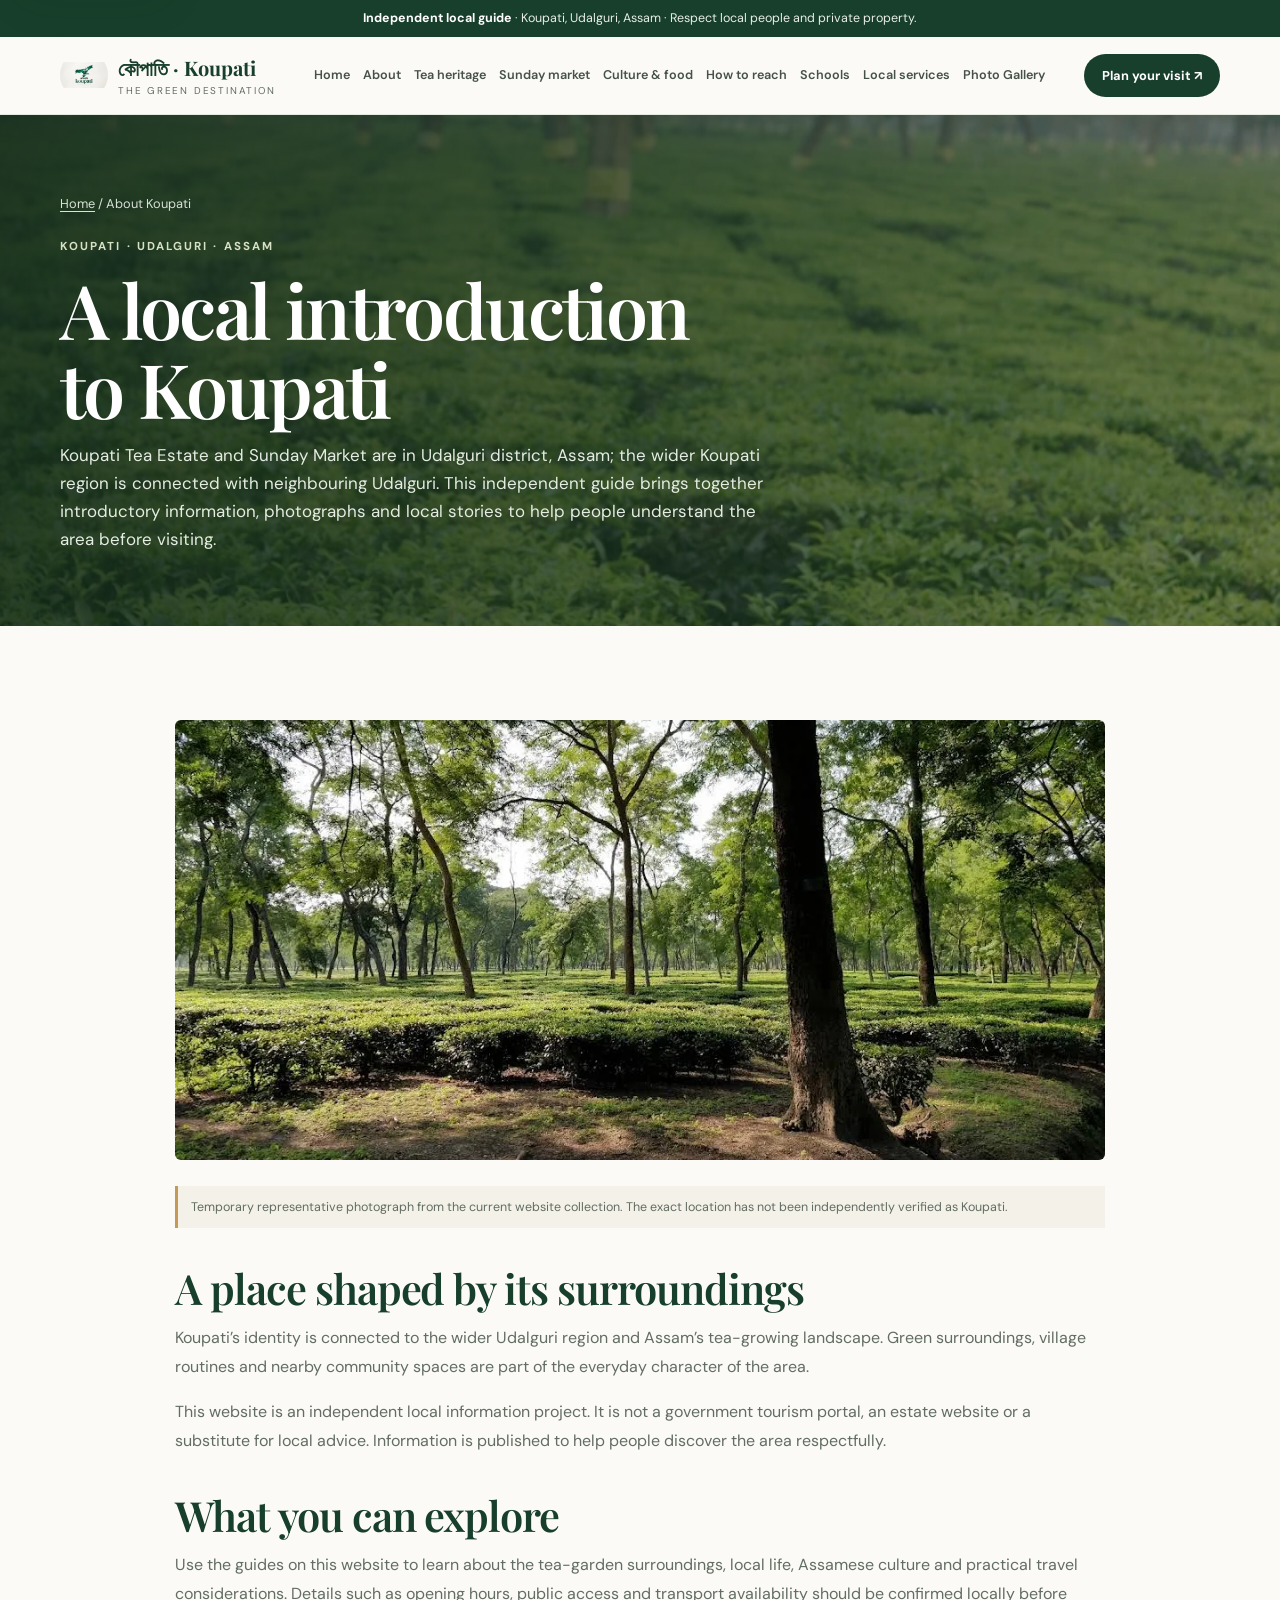
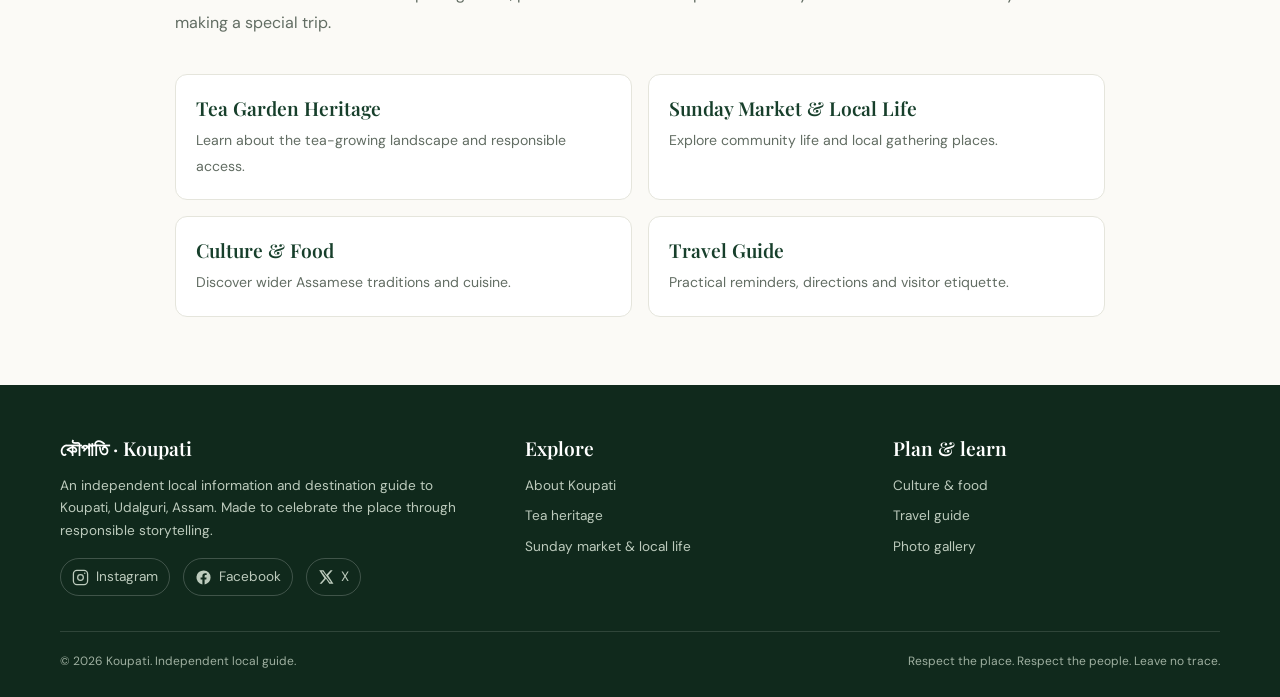
==== about-koupati.html @ e292c375 "Fix gallery footer destination" ====
<!doctype html><html lang="en" class="scroll-smooth"><head><meta charset="utf-8"><meta name="viewport" content="width=device-width, initial-scale=1"><meta name="theme-color" content="#173f2b"><title>About Koupati, Udalguri, Assam</title><meta name="description" content="Learn about Koupati in Udalguri, Assam, its tea-garden surroundings, community life and connections to nearby communities."><meta name="robots" content="index,follow"><link rel="canonical" href="https://koupati.vercel.app/about-koupati.html"><meta property="og:type" content="website"><meta property="og:url" content="https://koupati.vercel.app/about-koupati.html"><meta property="og:title" content="About Koupati, Udalguri, Assam"><meta property="og:description" content="Learn about Koupati in Udalguri, Assam, its tea-garden surroundings, community life and connections to the wider Udalguri district."><meta property="og:image" content="https://koupati.vercel.app/7.webp"><link rel="preconnect" href="https://fonts.googleapis.com"><link rel="preconnect" href="https://fonts.gstatic.com" crossorigin><link href="https://fonts.googleapis.com/css2?family=DM+Sans:wght@400;500;600;700&family=Playfair+Display:wght@500;600;700&family=Noto+Sans+Assamese:wght@400;500;600;700&display=swap" rel="stylesheet"><style>
    :root{--forest:#173f2b;--forest2:#24583c;--leaf:#6f8f61;--cream:#f4f1e8;--paper:#fbfaf6;--gold:#c49a56;--ink:#202820;--muted:#687269;--line:#e5e5dc;--white:#fff;--shadow:0 18px 55px rgba(25,48,33,.10)}
    *{box-sizing:border-box}html{scroll-behavior:smooth;scroll-padding-top:88px}body{margin:0;background:var(--paper);color:var(--ink);font-family:'DM Sans','Noto Sans Assamese',sans-serif;line-height:1.65}img{display:block;max-width:100%}a{color:inherit;text-decoration:none}button{font:inherit}.container{width:min(1160px,calc(100% - 40px));margin-inline:auto}.eyebrow{font-size:.72rem;text-transform:uppercase;letter-spacing:.18em;font-weight:700;color:var(--leaf)}.section{padding:92px 0}.section-head{max-width:700px;margin:0 auto 42px;text-align:center}.section-head h2{font:600 clamp(2rem,4vw,3.15rem)/1.13 'Playfair Display',serif;color:var(--forest);margin:10px 0 14px}.section-head p{color:var(--muted);margin:0}.btn{display:inline-flex;align-items:center;justify-content:center;gap:9px;border-radius:999px;padding:13px 21px;font-size:.9rem;font-weight:700;transition:.2s ease;border:1px solid transparent}.btn-primary{background:var(--forest);color:#fff}.btn-primary:hover{background:var(--forest2);transform:translateY(-2px)}.btn-light{background:rgba(255,255,255,.12);border-color:rgba(255,255,255,.55);color:#fff;backdrop-filter:blur(8px)}.btn-light:hover{background:#fff;color:var(--forest)}.topline{background:var(--forest);color:#e8eee6;font-size:.78rem;text-align:center;padding:8px 16px}.topline strong{color:#fff}.site-header{height:78px;position:sticky;top:0;z-index:1000;background:rgba(251,250,246,.94);backdrop-filter:blur(14px);border-bottom:1px solid rgba(23,63,43,.1)}.nav-wrap{height:100%;display:flex;align-items:center;justify-content:space-between;gap:24px}.brand{display:flex;align-items:center;gap:10px;min-width:160px}.brand img{width:48px;height:48px;object-fit:contain;border-radius:50%}.brand-name{display:flex;flex-direction:column;line-height:1.05}.brand-name strong{font:700 1.25rem 'Playfair Display',serif;color:var(--forest)}.brand-name span{font-size:.62rem;letter-spacing:.18em;text-transform:uppercase;color:var(--muted);margin-top:5px}.nav-links{display:flex;align-items:center;gap:22px;font-size:.83rem;font-weight:600;color:#465249}.nav-links a:hover,.nav-links button:hover{color:var(--leaf)}.nav-links button{border:0;background:none;color:inherit;cursor:pointer;font-weight:600}.nav-cta{white-space:nowrap;padding:10px 17px;font-size:.8rem}.menu-toggle{display:none;background:none;border:1px solid var(--line);border-radius:12px;padding:9px;color:var(--forest);font-size:1.25rem}.mobile-nav{display:none;background:var(--paper);border-top:1px solid var(--line);padding:12px 20px 20px;box-shadow:var(--shadow)}.mobile-nav.open{display:grid;gap:3px}.mobile-nav a,.mobile-nav button{padding:11px 4px;border:0;border-bottom:1px solid var(--line);background:none;text-align:left;font-weight:600;color:var(--forest)}
    .hero{min-height:690px;position:relative;display:flex;align-items:center;overflow:hidden;background:#14291e;color:white}.hero:before{content:"";position:absolute;inset:0;background:linear-gradient(90deg,rgba(9,28,17,.82),rgba(9,28,17,.47) 55%,rgba(9,28,17,.12)),linear-gradient(0deg,rgba(9,28,17,.35),transparent 55%);z-index:1}.hero-bg{position:absolute;inset:0;width:100%;height:100%;object-fit:cover;object-position:center 48%;animation:slowzoom 18s ease-in-out infinite alternate}.hero-content{position:relative;z-index:2;padding:100px 0 110px;max-width:760px}.hero-kicker{display:inline-flex;align-items:center;gap:9px;padding:7px 13px;border:1px solid rgba(255,255,255,.35);border-radius:999px;background:rgba(255,255,255,.1);font-size:.75rem;letter-spacing:.06em;color:#f1f3eb}.hero-kicker i{width:7px;height:7px;border-radius:50%;background:#c7d7a2}.hero h1{font:600 clamp(3.1rem,7.4vw,6.4rem)/.99 'Playfair Display',serif;letter-spacing:-.035em;margin:25px 0 10px}.hero h1 span{display:block;color:#e4d6b7;font:500 clamp(1.65rem,3vw,2.45rem)/1.3 'Noto Sans Assamese','Playfair Display',serif;letter-spacing:0;margin-top:14px}.hero-copy{font-size:clamp(1rem,1.7vw,1.17rem);color:#e7ece5;max-width:620px;margin:23px 0 30px}.hero-actions{display:flex;flex-wrap:wrap;gap:12px}.hero-note{margin-top:48px;color:#e4e9e1;font-size:.8rem;display:flex;align-items:center;gap:12px}.hero-note:before{content:"";width:42px;height:1px;background:var(--gold)}@keyframes slowzoom{to{transform:scale(1.06)}}
    .intro{background:var(--cream);padding:30px 0}.intro-grid{display:grid;grid-template-columns:repeat(3,1fr);gap:24px}.intro-item{padding:12px 20px;border-right:1px solid #d8d9ce}.intro-item:last-child{border:0}.intro-item b{display:block;color:var(--forest);font:600 1.25rem 'Playfair Display',serif}.intro-item span{font-size:.82rem;color:var(--muted)}
    .about-grid{display:grid;grid-template-columns:1fr 1fr;gap:62px;align-items:center}.about-photo{position:relative}.about-photo img{width:100%;height:470px;object-fit:cover;border-radius:5px 90px 5px 5px;box-shadow:var(--shadow)}.photo-label{position:absolute;right:-18px;bottom:25px;background:var(--forest);color:white;padding:18px 22px;max-width:210px;font:500 1.05rem 'Playfair Display',serif;box-shadow:var(--shadow)}.about-copy h2{font:600 clamp(2.1rem,4vw,3.4rem)/1.12 'Playfair Display',serif;color:var(--forest);margin:12px 0 20px}.about-copy p{color:var(--muted);margin:0 0 15px}.text-link{display:inline-flex;align-items:center;gap:8px;color:var(--forest);font-weight:700;margin-top:12px;border-bottom:1px solid var(--gold);padding-bottom:5px}
    .highlights{background:#eef0e8}.cards{display:grid;grid-template-columns:repeat(3,1fr);gap:22px}.feature-card{background:white;border-radius:6px;overflow:hidden;box-shadow:0 8px 30px rgba(28,54,36,.06);transition:.25s}.feature-card:hover{transform:translateY(-5px);box-shadow:var(--shadow)}.feature-card img{width:100%;height:235px;object-fit:cover}.feature-card .card-body{padding:22px}.feature-card h3{font:600 1.35rem 'Playfair Display',serif;color:var(--forest);margin:0 0 8px}.feature-card p{font-size:.9rem;color:var(--muted);margin:0}.heritage{background:var(--forest);color:#fff;position:relative;overflow:hidden}.heritage:after{content:"কৌপাতি";position:absolute;right:-20px;bottom:-75px;font:700 13rem 'Noto Sans Assamese',sans-serif;color:rgba(255,255,255,.035);pointer-events:none}.heritage .section-head h2{color:#fff}.heritage .section-head p{color:#d0ddcf}.heritage-grid{display:grid;grid-template-columns:1.05fr .95fr;gap:44px;align-items:center;position:relative;z-index:1}.heritage-grid img{width:100%;height:430px;object-fit:cover;border-radius:5px 70px 5px 5px}.heritage-copy h3{font:600 2rem 'Playfair Display',serif;margin:0 0 16px}.heritage-copy p{color:#d7e2d6}.heritage-note{border-left:3px solid var(--gold);padding:12px 16px;margin-top:24px;background:rgba(255,255,255,.07);font-size:.86rem;color:#e3eadf}
    .local{background:var(--paper)}.local-grid{display:grid;grid-template-columns:repeat(2,1fr);gap:22px}.local-card{display:grid;grid-template-columns:42% 1fr;background:white;border:1px solid var(--line);min-height:210px}.local-card img{width:100%;height:100%;min-height:210px;object-fit:cover}.local-card div{padding:24px}.local-card h3{font:600 1.3rem 'Playfair Display',serif;color:var(--forest);margin:0 0 8px}.local-card p{color:var(--muted);font-size:.88rem;margin:0}
    .travel{background:var(--cream)}.travel-grid{display:grid;grid-template-columns:repeat(3,1fr);gap:18px}.travel-card{padding:27px;background:#fff;border:1px solid #e7e5db}.travel-icon{width:44px;height:44px;border-radius:50%;display:grid;place-items:center;background:#eaf0e6;color:var(--forest);font-size:1.2rem;margin-bottom:17px}.travel-card h3{font:600 1.25rem 'Playfair Display',serif;color:var(--forest);margin:0 0 8px}.travel-card p{font-size:.88rem;color:var(--muted);margin:0}.travel-disclaimer{font-size:.8rem;color:#687269;background:#fff;border-left:3px solid var(--gold);padding:13px 16px;margin-top:20px}
    .gallery{background:var(--paper)}.gallery-grid{display:grid;grid-template-columns:repeat(4,1fr);grid-auto-rows:210px;gap:12px}.gallery-item{border:0;padding:0;position:relative;overflow:hidden;cursor:zoom-in;background:#dfe5da}.gallery-item:first-child{grid-column:span 2;grid-row:span 2}.gallery-item:nth-child(6){grid-column:span 2}.gallery-item img{width:100%;height:100%;object-fit:cover;transition:transform .5s}.gallery-item:hover img{transform:scale(1.06)}.gallery-item:after{content:"View photo ↗";position:absolute;left:14px;bottom:13px;background:rgba(17,45,29,.78);color:#fff;font-size:.72rem;padding:6px 10px;border-radius:99px;opacity:0;transition:.2s}.gallery-item:hover:after,.gallery-item:focus-visible:after{opacity:1}.gallery-caption{text-align:center;color:var(--muted);font-size:.78rem;margin-top:17px}
    .map-section{background:#eef0e8}.map-layout{display:grid;grid-template-columns:.8fr 1.2fr;gap:34px;align-items:stretch}.map-copy{padding:24px 0}.map-copy h2{font:600 2.7rem/1.1 'Playfair Display',serif;color:var(--forest);margin:10px 0 18px}.map-copy p{color:var(--muted)}#leafletMap{height:390px;border-radius:5px;z-index:1;box-shadow:var(--shadow);border:5px solid #fff}.map-actions{display:flex;flex-wrap:wrap;gap:10px;margin-top:22px}.map-actions .btn{font-size:.8rem;padding:11px 15px}.map-caveat{font-size:.76rem;color:#6b746b;margin-top:14px}
    .faq{background:var(--paper)}.faq-list{max-width:820px;margin:auto}.faq details{background:#fff;border:1px solid var(--line);margin:10px 0;padding:0 20px}.faq summary{cursor:pointer;list-style:none;padding:18px 30px 18px 0;font-weight:700;color:var(--forest);position:relative}.faq summary::-webkit-details-marker{display:none}.faq summary:after{content:"+";position:absolute;right:0;top:15px;font-size:1.4rem;color:var(--leaf)}.faq details[open] summary:after{content:"−"}.faq details p{color:var(--muted);font-size:.9rem;margin:0;padding:0 0 18px}
    .cta-band{background:var(--forest);color:#fff;padding:68px 0;text-align:center}.cta-band h2{font:600 clamp(2.1rem,4vw,3.3rem) 'Playfair Display',serif;margin:0 0 12px}.cta-band p{color:#dce5d9;margin:0 auto 24px;max-width:600px}.cta-band .btn{background:var(--cream);color:var(--forest)}.footer{background:#10291c;color:#d9e2d7;padding:50px 0 25px}.footer-grid{display:grid;grid-template-columns:1.3fr 1fr 1fr;gap:40px}.footer h3{font:600 1.2rem 'Playfair Display',serif;color:#fff;margin:0 0 14px}.footer p,.footer a{font-size:.85rem;color:#bdcbbd}.footer a:hover{color:#fff}.footer-links{display:grid;gap:8px}.footer-bottom{border-top:1px solid rgba(255,255,255,.13);margin-top:35px;padding-top:20px;display:flex;justify-content:space-between;gap:15px;font-size:.75rem;color:#9eafa0}.socials{display:flex;gap:13px;margin-top:16px}.socials a{border:1px solid rgba(255,255,255,.2);padding:7px 11px;border-radius:99px}.modal{position:fixed;inset:0;z-index:2000;background:rgba(7,20,12,.86);display:none;align-items:center;justify-content:center;padding:20px}.modal.open{display:flex}.modal img{max-width:min(100%,1100px);max-height:85vh;object-fit:contain;box-shadow:0 20px 80px #000}.modal-close{position:absolute;top:20px;right:22px;background:#fff;color:#173f2b;border:0;border-radius:50%;width:42px;height:42px;font-size:1.5rem;cursor:pointer}.about-modal-card{background:#fff;color:var(--ink);max-width:480px;padding:34px;border-radius:8px;text-align:center;position:relative}.about-modal-card img{width:116px;height:116px;object-fit:cover;border-radius:50%;margin:0 auto 18px}.about-modal-card h2{font:600 1.8rem 'Playfair Display',serif;color:var(--forest);margin:0}.about-modal-card p{color:var(--muted);font-size:.9rem}.to-top{position:fixed;right:18px;bottom:18px;z-index:900;background:var(--forest);color:white;width:44px;height:44px;border-radius:50%;display:grid;place-items:center;box-shadow:var(--shadow);opacity:0;pointer-events:none;transition:.2s}.to-top.show{opacity:1;pointer-events:auto}
    @media(max-width:980px){.nav-links{gap:13px;font-size:.77rem}.nav-cta{display:none}.about-grid{gap:35px}.gallery-grid{grid-template-columns:repeat(3,1fr)}}
    @media(max-width:760px){.container{width:min(100% - 32px,600px)}.section{padding:68px 0}.site-header{height:70px}.nav-links,.nav-wrap>.nav-cta{display:none}.menu-toggle{display:block}.brand img{width:42px;height:42px}.hero{min-height:650px}.hero-content{padding:90px 0}.hero:before{background:linear-gradient(90deg,rgba(9,28,17,.78),rgba(9,28,17,.34)),linear-gradient(0deg,rgba(9,28,17,.4),transparent)}.intro-grid{grid-template-columns:1fr;gap:8px}.intro-item{border-right:0;border-bottom:1px solid #d8d9ce;padding:12px 5px}.intro-item:last-child{border:0}.about-grid,.heritage-grid,.map-layout{grid-template-columns:1fr;gap:30px}.about-photo img{height:360px}.photo-label{right:0}.cards,.travel-grid{grid-template-columns:1fr}.feature-card img{height:220px}.heritage-grid img{height:310px}.local-grid{grid-template-columns:1fr}.local-card{grid-template-columns:38% 1fr;min-height:175px}.local-card img{min-height:175px}.local-card div{padding:17px}.gallery-grid{grid-template-columns:repeat(2,1fr);grid-auto-rows:165px;gap:8px}.gallery-item:first-child{grid-column:span 2;grid-row:span 2}.gallery-item:nth-child(6){grid-column:span 1}.map-copy{padding:0}#leafletMap{height:330px}.footer-grid{grid-template-columns:1fr 1fr;gap:28px}.footer-grid>div:first-child{grid-column:span 2}.footer-bottom{flex-direction:column}.section-head{margin-bottom:32px}}
    @media(max-width:390px){.hero h1{font-size:2.8rem}.local-card{grid-template-columns:1fr}.local-card img{height:170px}.footer-grid{grid-template-columns:1fr}.footer-grid>div:first-child{grid-column:auto}}
    @media(prefers-reduced-motion:reduce){*,*:before,*:after{scroll-behavior:auto!important;animation:none!important;transition:none!important}}
  

.page-hero{background:linear-gradient(110deg,rgba(12,37,23,.88),rgba(12,37,23,.48)),url('7.webp') center/cover;color:#fff;padding:78px 0 72px}.page-hero .container{max-width:1160px}.page-hero h1{font:600 clamp(2.6rem,6vw,4.7rem)/1.05 'Playfair Display',serif;margin:12px 0 14px;max-width:850px}.page-hero p{max-width:720px;color:#e5ece3;font-size:1.06rem;margin:0}.breadcrumb{font-size:.8rem;color:#d8e2d6;margin-bottom:18px}.breadcrumb a{text-decoration:underline;text-underline-offset:3px}.page-content{padding:68px 0}.content-wrap{max-width:900px;margin:auto}.content-wrap h2{font:600 clamp(1.8rem,3.5vw,2.6rem)/1.15 'Playfair Display',serif;color:var(--forest);margin:36px 0 12px}.content-wrap h3{font:600 1.35rem 'Playfair Display',serif;color:var(--forest);margin:24px 0 8px}.content-wrap p,.content-wrap li{color:var(--muted)}.content-wrap p{margin:0 0 16px}.content-wrap ul{padding-left:22px}.content-image{width:100%;max-height:440px;object-fit:cover;margin:26px 0;border-radius:6px}.note-box{padding:18px 20px;background:var(--cream);border-left:3px solid var(--gold);margin:24px 0;color:#526052}.page-links{display:grid;grid-template-columns:repeat(2,1fr);gap:16px;margin-top:36px}.page-link{background:#fff;border:1px solid var(--line);padding:20px}.page-link strong{display:block;color:var(--forest);font:600 1.2rem 'Playfair Display',serif;margin-bottom:6px}.page-link span{color:var(--muted);font-size:.88rem}.page-nav-active{color:var(--leaf)!important}.page-content .btn{margin-top:8px}.site-header{z-index:1000}.nav-links{gap:15px}.nav-links a{white-space:nowrap}@media(max-width:980px){.nav-links,.nav-cta{display:none}.menu-toggle{display:block}.page-links{grid-template-columns:1fr}}@media(max-width:640px){.page-hero{padding:58px 0}.page-content{padding:48px 0}.container{width:min(100% - 32px,1160px)}}
.skip-link{position:absolute;left:16px;top:-60px;z-index:3000;background:#fff;color:var(--forest);padding:10px 16px;border-radius:0 0 10px 10px;font-weight:700;box-shadow:var(--shadow)}.skip-link:focus{top:0}:focus-visible{outline:3px solid var(--gold);outline-offset:3px}.image-note{font-size:.78rem;color:var(--muted);margin:-14px 0 28px;padding:10px 13px;background:var(--cream);border-left:3px solid var(--gold)}

/* Koupati Premium Nature & Heritage design system */
:root{--forest:#173f2b;--forest2:#24583c;--leaf:#71906b;--gold:#c49a56;--paper:#fbfaf6;--cream:#f4f1e8;--ink:#252b25;--muted:#626d63;--line:#e5e5dc;--shadow:0 16px 44px rgba(25,48,33,.09)}
body{background:#fbfaf6;color:#252b25;-webkit-font-smoothing:antialiased}a,button{touch-action:manipulation}a:focus-visible,button:focus-visible{outline:3px solid #c49a56;outline-offset:3px}img{max-width:100%;height:auto}h1,h2,h3{text-wrap:balance}.site-header{background:rgba(251,250,246,.97);backdrop-filter:blur(12px);-webkit-backdrop-filter:blur(12px);border-bottom:1px solid #e4e9de}.nav-wrap{gap:14px}.nav-links{gap:13px!important}.nav-links a{font-size:.79rem;white-space:nowrap}.nav-links a:hover,.nav-links a:focus-visible{color:#176b45}.brand-name strong{color:#173f2b}.btn,.page-link,.feature-card,.local-card,.card{transition:transform .2s ease,box-shadow .2s ease}.btn:hover{transform:translateY(-2px)}.section-head{max-width:780px}.section-head h2,.content-wrap h2{letter-spacing:-.025em}.page-hero{background-position:center;position:relative}.page-hero h1{letter-spacing:-.035em}.content-wrap{max-width:930px}.content-wrap p{line-height:1.8}.page-link,.feature-card{border-radius:12px;overflow:hidden}.page-link:hover,.feature-card:hover{box-shadow:0 16px 40px rgba(23,63,43,.1);transform:translateY(-3px)}.mobile-nav{max-height:calc(100dvh - 70px);overflow-y:auto}.mobile-nav a{min-height:44px;display:flex;align-items:center}.menu-toggle{min-width:44px;min-height:44px}@media(max-width:1180px){.nav-links,.nav-cta{display:none!important}.menu-toggle{display:block!important}}@media(max-width:760px){.container{width:min(100% - 32px,600px)}.page-hero h1{font-size:clamp(2.4rem,10vw,4rem)}.section{padding:64px 0}.btn{min-height:44px}}@media(prefers-reduced-motion:reduce){.btn,.page-link,.feature-card,.local-card,.card{transition:none!important}}

/* Phase 2: stable image geometry, keyboard focus and reduced motion */
.content-image{aspect-ratio:16/10;height:auto;object-fit:cover}
.gallery-item{aspect-ratio:4/3}
.gallery-item img{display:block}
:where(a,button,[role="button"],[tabindex]):focus-visible{outline:3px solid #d8c89b;outline-offset:3px}
@media(prefers-reduced-motion:reduce){html{scroll-behavior:auto!important}*,*::before,*::after{animation-duration:.01ms!important;animation-iteration-count:1!important;transition-duration:.01ms!important}}

</style><script type="application/ld+json">{"@context":"https://schema.org","@type":"WebPage","name":"About Koupati, Udalguri, Assam","description":"Learn about Koupati in Udalguri, Assam, its tea-garden surroundings, community life and connections to the wider Udalguri region.","url":"https://koupati.vercel.app/about-koupati.html","isPartOf":{"@type":"WebSite","name":"Koupati","url":"https://koupati.vercel.app/"}}</script><meta name="twitter:card" content="summary_large_image"><meta name="twitter:title" content="About Koupati, Udalguri, Assam"><meta name="twitter:description" content="Learn about Koupati in Udalguri, Assam, its tea-garden surroundings, community life and connections to the wider Udalguri region."><meta name="twitter:image" content="https://koupati.vercel.app/7.webp"></head><body><a class="skip-link" href="#main-content">Skip to content</a><div class="topline"><strong>Independent local guide</strong> · Koupati, Udalguri, Assam · Respect local people and private property.</div>
<header class="site-header"><div class="container nav-wrap"><a class="brand" href="/" aria-label="Koupati home"><img src="images/koupati_logo-optimized.webp" alt="Koupati logo" decoding="async" fetchpriority="high" width="320" height="175"><span class="brand-name"><strong>কৌপাতি · Koupati</strong><span>The green destination</span></span></a><nav class="nav-links" aria-label="Main navigation"><a href="/">Home</a><a href="about-koupati.html">About</a><a href="tea-garden.html">Tea heritage</a><a href="local-life.html">Sunday market</a><a href="culture-food.html">Culture & food</a><a href="travel-guide.html#transport-options">How to reach</a><a href="education.html">Schools</a><a href="nearby-villages-hospitals.html">Local services</a><a href="gallery.html">Photo Gallery</a></nav><a class="btn btn-primary nav-cta" href="travel-guide.html">Plan your visit ↗</a><button class="menu-toggle" id="menuToggle" aria-label="Open navigation" aria-expanded="false" aria-controls="mobileNav">☰</button></div><nav class="mobile-nav" id="mobileNav" aria-label="Mobile navigation"><a href="/">Home</a><a href="about-koupati.html">About</a><a href="tea-garden.html">Tea heritage</a><a href="local-life.html">Sunday market</a><a href="culture-food.html">Culture & food</a><a href="travel-guide.html#transport-options">How to reach</a><a href="education.html">Schools</a><a href="nearby-villages-hospitals.html">Local services</a><a href="gallery.html">Photo Gallery</a></nav></header><main id="main-content"><section class="page-hero"><div class="container"><div class="breadcrumb"><a href="/">Home</a> / About Koupati</div><span class="eyebrow" style="color:#d7e2c5">Koupati · Udalguri · Assam</span><h1>A local introduction to Koupati</h1><p>Koupati Tea Estate and Sunday Market are in Udalguri district, Assam; the wider Koupati region is connected with neighbouring Udalguri. This independent guide brings together introductory information, photographs and local stories to help people understand the area before visiting.</p></div></section><section class="page-content"><div class="container content-wrap"><img class="content-image" src="12-optimized.webp" alt="Representative green rural landscape; exact location not verified" loading="lazy" decoding="async" fetchpriority="low" width="1045" height="608"><p class="image-note">Temporary representative photograph from the current website collection. The exact location has not been independently verified as Koupati.</p><h2>A place shaped by its surroundings</h2><p>Koupati’s identity is connected to the wider Udalguri region and Assam’s tea-growing landscape. Green surroundings, village routines and nearby community spaces are part of the everyday character of the area.</p><p>This website is an independent local information project. It is not a government tourism portal, an estate website or a substitute for local advice. Information is published to help people discover the area respectfully.</p><h2>What you can explore</h2><p>Use the guides on this website to learn about the tea-garden surroundings, local life, Assamese culture and practical travel considerations. Details such as opening hours, public access and transport availability should be confirmed locally before making a special trip.</p><div class="page-links"><a class="page-link" href="tea-garden.html"><strong>Tea Garden Heritage</strong><span>Learn about the tea-growing landscape and responsible access.</span></a><a class="page-link" href="local-life.html"><strong>Sunday Market & Local Life</strong><span>Explore community life and local gathering places.</span></a><a class="page-link" href="culture-food.html"><strong>Culture & Food</strong><span>Discover wider Assamese traditions and cuisine.</span></a><a class="page-link" href="travel-guide.html"><strong>Travel Guide</strong><span>Practical reminders, directions and visitor etiquette.</span></a></div></div></section></main><footer class="footer"><div class="container"><div class="footer-grid"><div><h3>কৌপাতি · Koupati</h3><p>An independent local information and destination guide to Koupati, Udalguri, Assam. Made to celebrate the place through responsible storytelling.</p><div class="socials" style="flex-wrap:wrap"><a href="https://www.instagram.com/koupati_official/" target="_blank" rel="noopener noreferrer" aria-label="Koupati on Instagram" style="display:inline-flex;align-items:center;gap:7px"><svg aria-hidden="true" width="17" height="17" viewBox="0 0 24 24" fill="none" stroke="currentColor" stroke-width="1.8" stroke-linecap="round" stroke-linejoin="round"><rect x="2" y="2" width="20" height="20" rx="5"/><circle cx="12" cy="12" r="4"/><circle cx="18" cy="6" r="1" fill="currentColor" stroke="none"/></svg><span>Instagram</span></a><a href="https://www.facebook.com/infokoupati" target="_blank" rel="noopener noreferrer" aria-label="Koupati on Facebook" style="display:inline-flex;align-items:center;gap:7px"><svg aria-hidden="true" width="17" height="17" viewBox="0 0 24 24" fill="currentColor"><path d="M22 12a10 10 0 1 0-11.56 9.88v-6.99H7.9V12h2.54V9.8c0-2.5 1.49-3.89 3.78-3.89 1.09 0 2.23.2 2.23.2v2.46H15.2c-1.24 0-1.63.77-1.63 1.56V12h2.77l-.44 2.89h-2.33v6.99A10 10 0 0 0 22 12Z"/></svg><span>Facebook</span></a><a href="https://x.com/KoupatiOfficial" target="_blank" rel="noopener noreferrer" aria-label="Koupati on X" style="display:inline-flex;align-items:center;gap:7px"><svg aria-hidden="true" width="16" height="16" viewBox="0 0 24 24" fill="currentColor"><path d="M18.9 2H22l-6.8 7.77L23.2 22h-6.26l-4.9-7.43L5.54 22H2.4l7.27-8.31L1.8 2h6.42l4.43 6.77L18.9 2Zm-1.1 18h1.73L7.28 3.89H5.42L17.8 20Z"/></svg><span>X</span></a></div></div><div><h3>Explore</h3><div class="footer-links"><a href="about-koupati.html">About Koupati</a><a href="tea-garden.html">Tea heritage</a><a href="local-life.html">Sunday market & local life</a></div></div><div><h3>Plan & learn</h3><div class="footer-links"><a href="culture-food.html">Culture & food</a><a href="travel-guide.html">Travel guide</a><a href="gallery.html">Photo gallery</a></div></div></div><div class="footer-bottom"><span>© <span id="year"></span> Koupati. Independent local guide.</span><span>Respect the place. Respect the people. Leave no trace.</span></div></div></footer>
<script>const t=document.getElementById('menuToggle'),m=document.getElementById('mobileNav');if(t&&m){t.addEventListener('click',()=>{const o=m.classList.toggle('open');t.setAttribute('aria-expanded',String(o));t.setAttribute('aria-label',o?'Close navigation':'Open navigation')});m.querySelectorAll('a').forEach(a=>a.addEventListener('click',()=>{m.classList.remove('open');t.setAttribute('aria-expanded','false');t.setAttribute('aria-label','Open navigation')}))}document.getElementById('year').textContent=new Date().getFullYear();</script></body></html>
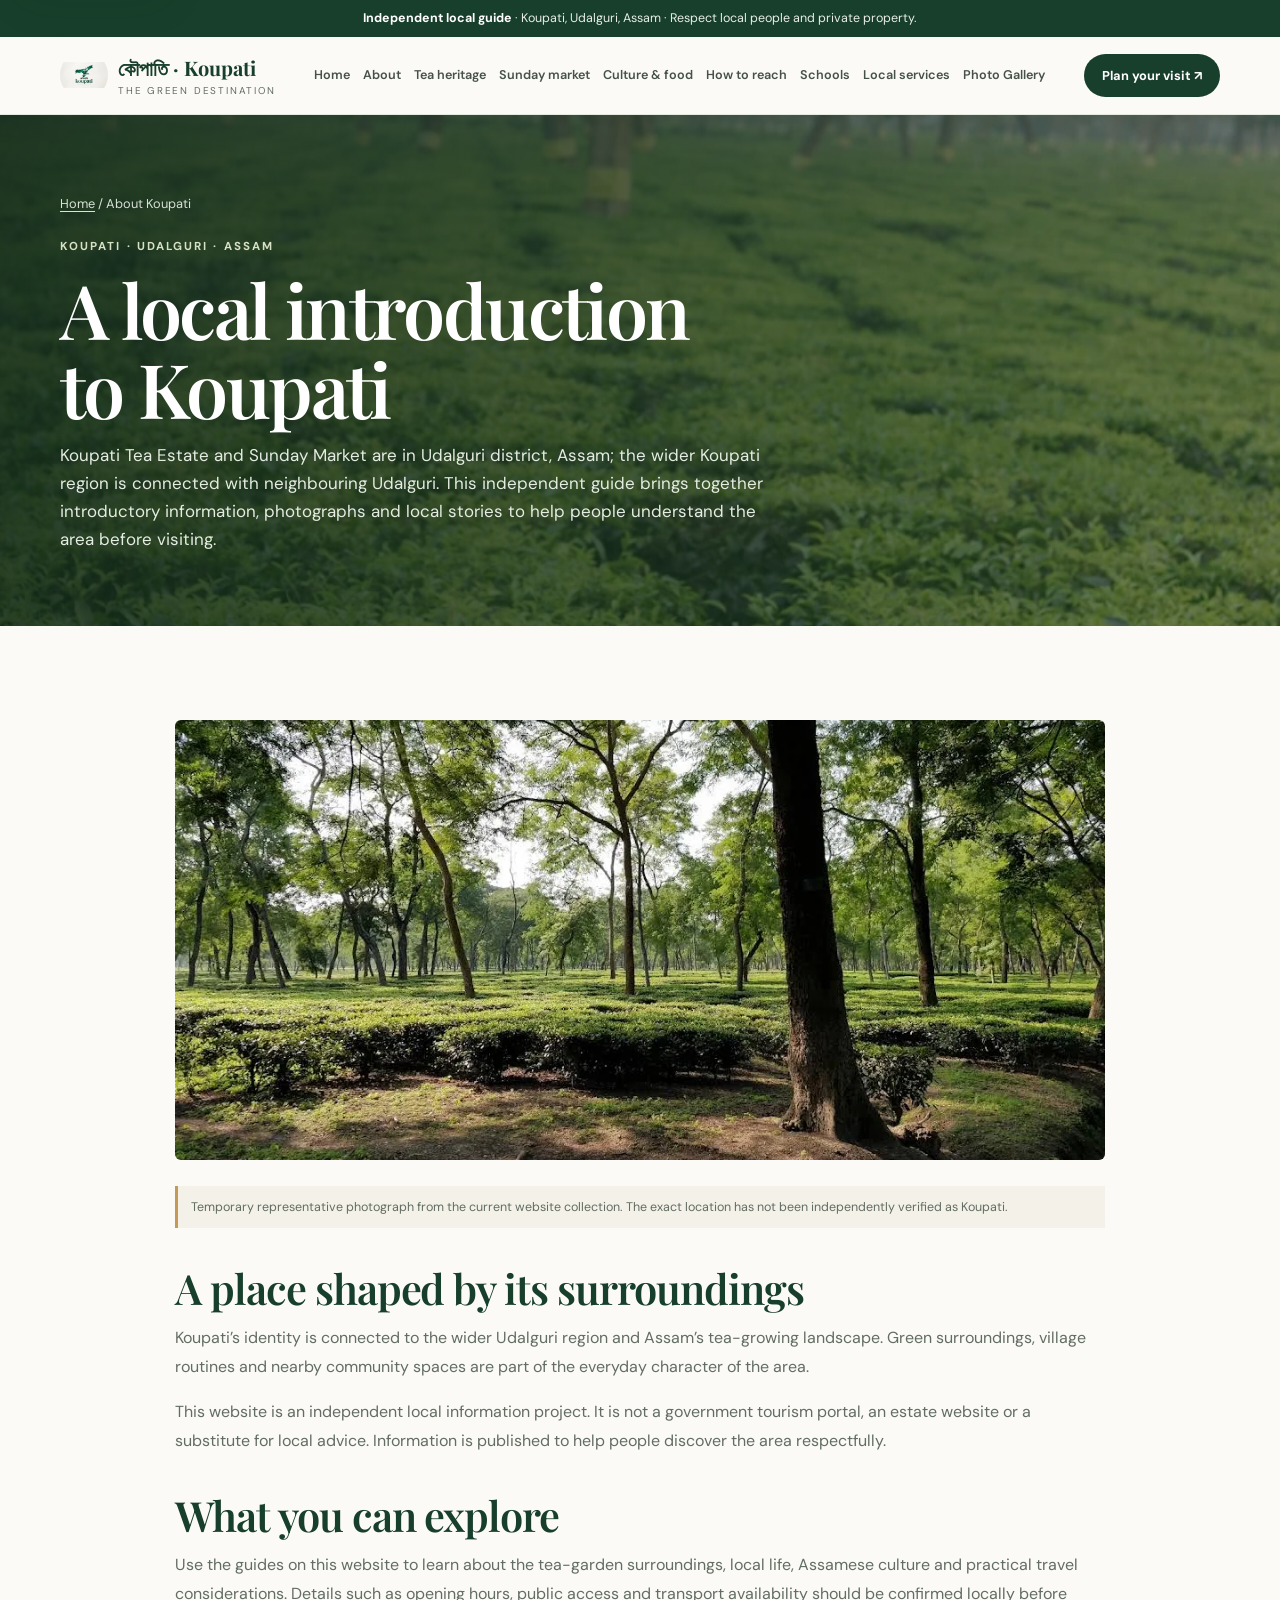
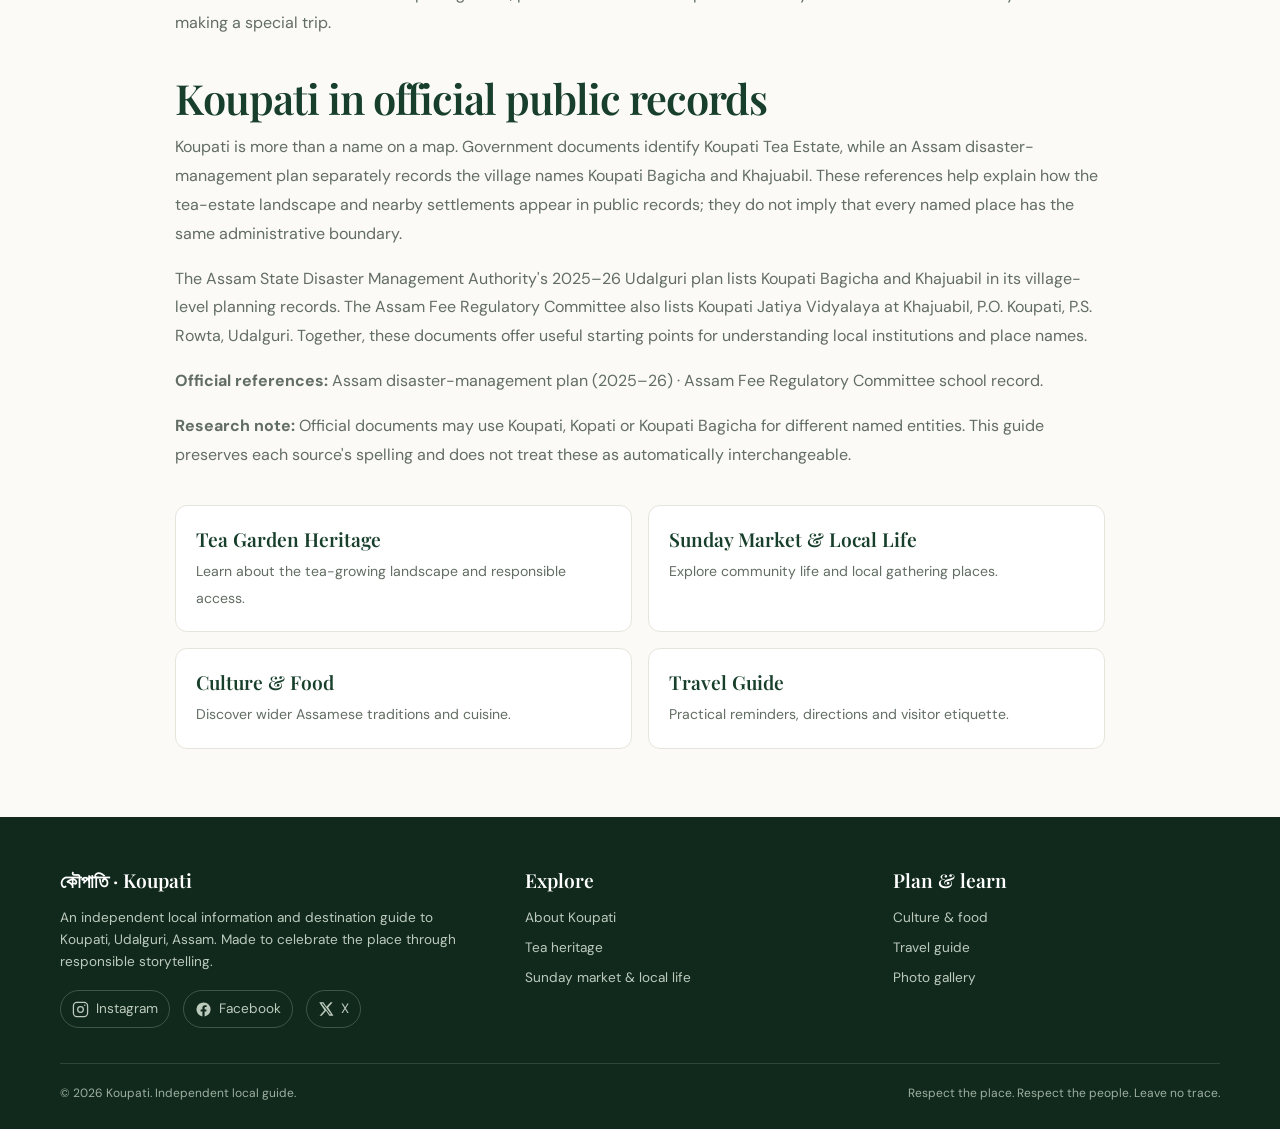
==== commit 2f7dbdab: "Add independently sourced Koupati public-record context" ====
--- a/about-koupati.html
+++ b/about-koupati.html
@@ -32,5 +32,5 @@
 @media(prefers-reduced-motion:reduce){html{scroll-behavior:auto!important}*,*::before,*::after{animation-duration:.01ms!important;animation-iteration-count:1!important;transition-duration:.01ms!important}}
 
 </style><script type="application/ld+json">{"@context":"https://schema.org","@type":"WebPage","name":"About Koupati, Udalguri, Assam","description":"Learn about Koupati in Udalguri, Assam, its tea-garden surroundings, community life and connections to the wider Udalguri region.","url":"https://koupati.vercel.app/about-koupati.html","isPartOf":{"@type":"WebSite","name":"Koupati","url":"https://koupati.vercel.app/"}}</script><meta name="twitter:card" content="summary_large_image"><meta name="twitter:title" content="About Koupati, Udalguri, Assam"><meta name="twitter:description" content="Learn about Koupati in Udalguri, Assam, its tea-garden surroundings, community life and connections to the wider Udalguri region."><meta name="twitter:image" content="https://koupati.vercel.app/7.webp"></head><body><a class="skip-link" href="#main-content">Skip to content</a><div class="topline"><strong>Independent local guide</strong> · Koupati, Udalguri, Assam · Respect local people and private property.</div>
-<header class="site-header"><div class="container nav-wrap"><a class="brand" href="/" aria-label="Koupati home"><img src="images/koupati_logo-optimized.webp" alt="Koupati logo" decoding="async" fetchpriority="high" width="320" height="175"><span class="brand-name"><strong>কৌপাতি · Koupati</strong><span>The green destination</span></span></a><nav class="nav-links" aria-label="Main navigation"><a href="/">Home</a><a href="about-koupati.html">About</a><a href="tea-garden.html">Tea heritage</a><a href="local-life.html">Sunday market</a><a href="culture-food.html">Culture & food</a><a href="travel-guide.html#transport-options">How to reach</a><a href="education.html">Schools</a><a href="nearby-villages-hospitals.html">Local services</a><a href="gallery.html">Photo Gallery</a></nav><a class="btn btn-primary nav-cta" href="travel-guide.html">Plan your visit ↗</a><button class="menu-toggle" id="menuToggle" aria-label="Open navigation" aria-expanded="false" aria-controls="mobileNav">☰</button></div><nav class="mobile-nav" id="mobileNav" aria-label="Mobile navigation"><a href="/">Home</a><a href="about-koupati.html">About</a><a href="tea-garden.html">Tea heritage</a><a href="local-life.html">Sunday market</a><a href="culture-food.html">Culture & food</a><a href="travel-guide.html#transport-options">How to reach</a><a href="education.html">Schools</a><a href="nearby-villages-hospitals.html">Local services</a><a href="gallery.html">Photo Gallery</a></nav></header><main id="main-content"><section class="page-hero"><div class="container"><div class="breadcrumb"><a href="/">Home</a> / About Koupati</div><span class="eyebrow" style="color:#d7e2c5">Koupati · Udalguri · Assam</span><h1>A local introduction to Koupati</h1><p>Koupati Tea Estate and Sunday Market are in Udalguri district, Assam; the wider Koupati region is connected with neighbouring Udalguri. This independent guide brings together introductory information, photographs and local stories to help people understand the area before visiting.</p></div></section><section class="page-content"><div class="container content-wrap"><img class="content-image" src="12-optimized.webp" alt="Representative green rural landscape; exact location not verified" loading="lazy" decoding="async" fetchpriority="low" width="1045" height="608"><p class="image-note">Temporary representative photograph from the current website collection. The exact location has not been independently verified as Koupati.</p><h2>A place shaped by its surroundings</h2><p>Koupati’s identity is connected to the wider Udalguri region and Assam’s tea-growing landscape. Green surroundings, village routines and nearby community spaces are part of the everyday character of the area.</p><p>This website is an independent local information project. It is not a government tourism portal, an estate website or a substitute for local advice. Information is published to help people discover the area respectfully.</p><h2>What you can explore</h2><p>Use the guides on this website to learn about the tea-garden surroundings, local life, Assamese culture and practical travel considerations. Details such as opening hours, public access and transport availability should be confirmed locally before making a special trip.</p><div class="page-links"><a class="page-link" href="tea-garden.html"><strong>Tea Garden Heritage</strong><span>Learn about the tea-growing landscape and responsible access.</span></a><a class="page-link" href="local-life.html"><strong>Sunday Market & Local Life</strong><span>Explore community life and local gathering places.</span></a><a class="page-link" href="culture-food.html"><strong>Culture & Food</strong><span>Discover wider Assamese traditions and cuisine.</span></a><a class="page-link" href="travel-guide.html"><strong>Travel Guide</strong><span>Practical reminders, directions and visitor etiquette.</span></a></div></div></section></main><footer class="footer"><div class="container"><div class="footer-grid"><div><h3>কৌপাতি · Koupati</h3><p>An independent local information and destination guide to Koupati, Udalguri, Assam. Made to celebrate the place through responsible storytelling.</p><div class="socials" style="flex-wrap:wrap"><a href="https://www.instagram.com/koupati_official/" target="_blank" rel="noopener noreferrer" aria-label="Koupati on Instagram" style="display:inline-flex;align-items:center;gap:7px"><svg aria-hidden="true" width="17" height="17" viewBox="0 0 24 24" fill="none" stroke="currentColor" stroke-width="1.8" stroke-linecap="round" stroke-linejoin="round"><rect x="2" y="2" width="20" height="20" rx="5"/><circle cx="12" cy="12" r="4"/><circle cx="18" cy="6" r="1" fill="currentColor" stroke="none"/></svg><span>Instagram</span></a><a href="https://www.facebook.com/infokoupati" target="_blank" rel="noopener noreferrer" aria-label="Koupati on Facebook" style="display:inline-flex;align-items:center;gap:7px"><svg aria-hidden="true" width="17" height="17" viewBox="0 0 24 24" fill="currentColor"><path d="M22 12a10 10 0 1 0-11.56 9.88v-6.99H7.9V12h2.54V9.8c0-2.5 1.49-3.89 3.78-3.89 1.09 0 2.23.2 2.23.2v2.46H15.2c-1.24 0-1.63.77-1.63 1.56V12h2.77l-.44 2.89h-2.33v6.99A10 10 0 0 0 22 12Z"/></svg><span>Facebook</span></a><a href="https://x.com/KoupatiOfficial" target="_blank" rel="noopener noreferrer" aria-label="Koupati on X" style="display:inline-flex;align-items:center;gap:7px"><svg aria-hidden="true" width="16" height="16" viewBox="0 0 24 24" fill="currentColor"><path d="M18.9 2H22l-6.8 7.77L23.2 22h-6.26l-4.9-7.43L5.54 22H2.4l7.27-8.31L1.8 2h6.42l4.43 6.77L18.9 2Zm-1.1 18h1.73L7.28 3.89H5.42L17.8 20Z"/></svg><span>X</span></a></div></div><div><h3>Explore</h3><div class="footer-links"><a href="about-koupati.html">About Koupati</a><a href="tea-garden.html">Tea heritage</a><a href="local-life.html">Sunday market & local life</a></div></div><div><h3>Plan & learn</h3><div class="footer-links"><a href="culture-food.html">Culture & food</a><a href="travel-guide.html">Travel guide</a><a href="gallery.html">Photo gallery</a></div></div></div><div class="footer-bottom"><span>© <span id="year"></span> Koupati. Independent local guide.</span><span>Respect the place. Respect the people. Leave no trace.</span></div></div></footer>
+<header class="site-header"><div class="container nav-wrap"><a class="brand" href="/" aria-label="Koupati home"><img src="images/koupati_logo-optimized.webp" alt="Koupati logo" decoding="async" fetchpriority="high" width="320" height="175"><span class="brand-name"><strong>কৌপাতি · Koupati</strong><span>The green destination</span></span></a><nav class="nav-links" aria-label="Main navigation"><a href="/">Home</a><a href="about-koupati.html">About</a><a href="tea-garden.html">Tea heritage</a><a href="local-life.html">Sunday market</a><a href="culture-food.html">Culture & food</a><a href="travel-guide.html#transport-options">How to reach</a><a href="education.html">Schools</a><a href="nearby-villages-hospitals.html">Local services</a><a href="gallery.html">Photo Gallery</a></nav><a class="btn btn-primary nav-cta" href="travel-guide.html">Plan your visit ↗</a><button class="menu-toggle" id="menuToggle" aria-label="Open navigation" aria-expanded="false" aria-controls="mobileNav">☰</button></div><nav class="mobile-nav" id="mobileNav" aria-label="Mobile navigation"><a href="/">Home</a><a href="about-koupati.html">About</a><a href="tea-garden.html">Tea heritage</a><a href="local-life.html">Sunday market</a><a href="culture-food.html">Culture & food</a><a href="travel-guide.html#transport-options">How to reach</a><a href="education.html">Schools</a><a href="nearby-villages-hospitals.html">Local services</a><a href="gallery.html">Photo Gallery</a></nav></header><main id="main-content"><section class="page-hero"><div class="container"><div class="breadcrumb"><a href="/">Home</a> / About Koupati</div><span class="eyebrow" style="color:#d7e2c5">Koupati · Udalguri · Assam</span><h1>A local introduction to Koupati</h1><p>Koupati Tea Estate and Sunday Market are in Udalguri district, Assam; the wider Koupati region is connected with neighbouring Udalguri. This independent guide brings together introductory information, photographs and local stories to help people understand the area before visiting.</p></div></section><section class="page-content"><div class="container content-wrap"><img class="content-image" src="12-optimized.webp" alt="Representative green rural landscape; exact location not verified" loading="lazy" decoding="async" fetchpriority="low" width="1045" height="608"><p class="image-note">Temporary representative photograph from the current website collection. The exact location has not been independently verified as Koupati.</p><h2>A place shaped by its surroundings</h2><p>Koupati’s identity is connected to the wider Udalguri region and Assam’s tea-growing landscape. Green surroundings, village routines and nearby community spaces are part of the everyday character of the area.</p><p>This website is an independent local information project. It is not a government tourism portal, an estate website or a substitute for local advice. Information is published to help people discover the area respectfully.</p><h2>What you can explore</h2><p>Use the guides on this website to learn about the tea-garden surroundings, local life, Assamese culture and practical travel considerations. Details such as opening hours, public access and transport availability should be confirmed locally before making a special trip.</p><h2>Koupati in official public records</h2><p>Koupati is more than a name on a map. Government documents identify Koupati Tea Estate, while an Assam disaster-management plan separately records the village names Koupati Bagicha and Khajuabil. These references help explain how the tea-estate landscape and nearby settlements appear in public records; they do not imply that every named place has the same administrative boundary.</p><p>The Assam State Disaster Management Authority's 2025–26 Udalguri plan lists Koupati Bagicha and Khajuabil in its village-level planning records. The Assam Fee Regulatory Committee also lists Koupati Jatiya Vidyalaya at Khajuabil, P.O. Koupati, P.S. Rowta, Udalguri. Together, these documents offer useful starting points for understanding local institutions and place names.</p><p><strong>Official references:</strong> <a href="https://asdma.assam.gov.in/sites/default/files/swf_utility_folder/departments/asdma_revenue_uneecopscloud_com_oid_70/menu/document/udalguri_2025_26.pdf" target="_blank" rel="noopener noreferrer">Assam disaster-management plan (2025–26)</a> · <a href="https://www.feeregulatoryassam.com/schools/koupati-jatiya-vidyalaya-udalguri" target="_blank" rel="noopener noreferrer">Assam Fee Regulatory Committee school record</a>.</p><p><strong>Research note:</strong> Official documents may use Koupati, Kopati or Koupati Bagicha for different named entities. This guide preserves each source's spelling and does not treat these as automatically interchangeable.</p><div class="page-links"><a class="page-link" href="tea-garden.html"><strong>Tea Garden Heritage</strong><span>Learn about the tea-growing landscape and responsible access.</span></a><a class="page-link" href="local-life.html"><strong>Sunday Market & Local Life</strong><span>Explore community life and local gathering places.</span></a><a class="page-link" href="culture-food.html"><strong>Culture & Food</strong><span>Discover wider Assamese traditions and cuisine.</span></a><a class="page-link" href="travel-guide.html"><strong>Travel Guide</strong><span>Practical reminders, directions and visitor etiquette.</span></a></div></div></section></main><footer class="footer"><div class="container"><div class="footer-grid"><div><h3>কৌপাতি · Koupati</h3><p>An independent local information and destination guide to Koupati, Udalguri, Assam. Made to celebrate the place through responsible storytelling.</p><div class="socials" style="flex-wrap:wrap"><a href="https://www.instagram.com/koupati_official/" target="_blank" rel="noopener noreferrer" aria-label="Koupati on Instagram" style="display:inline-flex;align-items:center;gap:7px"><svg aria-hidden="true" width="17" height="17" viewBox="0 0 24 24" fill="none" stroke="currentColor" stroke-width="1.8" stroke-linecap="round" stroke-linejoin="round"><rect x="2" y="2" width="20" height="20" rx="5"/><circle cx="12" cy="12" r="4"/><circle cx="18" cy="6" r="1" fill="currentColor" stroke="none"/></svg><span>Instagram</span></a><a href="https://www.facebook.com/infokoupati" target="_blank" rel="noopener noreferrer" aria-label="Koupati on Facebook" style="display:inline-flex;align-items:center;gap:7px"><svg aria-hidden="true" width="17" height="17" viewBox="0 0 24 24" fill="currentColor"><path d="M22 12a10 10 0 1 0-11.56 9.88v-6.99H7.9V12h2.54V9.8c0-2.5 1.49-3.89 3.78-3.89 1.09 0 2.23.2 2.23.2v2.46H15.2c-1.24 0-1.63.77-1.63 1.56V12h2.77l-.44 2.89h-2.33v6.99A10 10 0 0 0 22 12Z"/></svg><span>Facebook</span></a><a href="https://x.com/KoupatiOfficial" target="_blank" rel="noopener noreferrer" aria-label="Koupati on X" style="display:inline-flex;align-items:center;gap:7px"><svg aria-hidden="true" width="16" height="16" viewBox="0 0 24 24" fill="currentColor"><path d="M18.9 2H22l-6.8 7.77L23.2 22h-6.26l-4.9-7.43L5.54 22H2.4l7.27-8.31L1.8 2h6.42l4.43 6.77L18.9 2Zm-1.1 18h1.73L7.28 3.89H5.42L17.8 20Z"/></svg><span>X</span></a></div></div><div><h3>Explore</h3><div class="footer-links"><a href="about-koupati.html">About Koupati</a><a href="tea-garden.html">Tea heritage</a><a href="local-life.html">Sunday market & local life</a></div></div><div><h3>Plan & learn</h3><div class="footer-links"><a href="culture-food.html">Culture & food</a><a href="travel-guide.html">Travel guide</a><a href="gallery.html">Photo gallery</a></div></div></div><div class="footer-bottom"><span>© <span id="year"></span> Koupati. Independent local guide.</span><span>Respect the place. Respect the people. Leave no trace.</span></div></div></footer>
 <script>const t=document.getElementById('menuToggle'),m=document.getElementById('mobileNav');if(t&&m){t.addEventListener('click',()=>{const o=m.classList.toggle('open');t.setAttribute('aria-expanded',String(o));t.setAttribute('aria-label',o?'Close navigation':'Open navigation')});m.querySelectorAll('a').forEach(a=>a.addEventListener('click',()=>{m.classList.remove('open');t.setAttribute('aria-expanded','false');t.setAttribute('aria-label','Open navigation')}))}document.getElementById('year').textContent=new Date().getFullYear();</script></body></html>
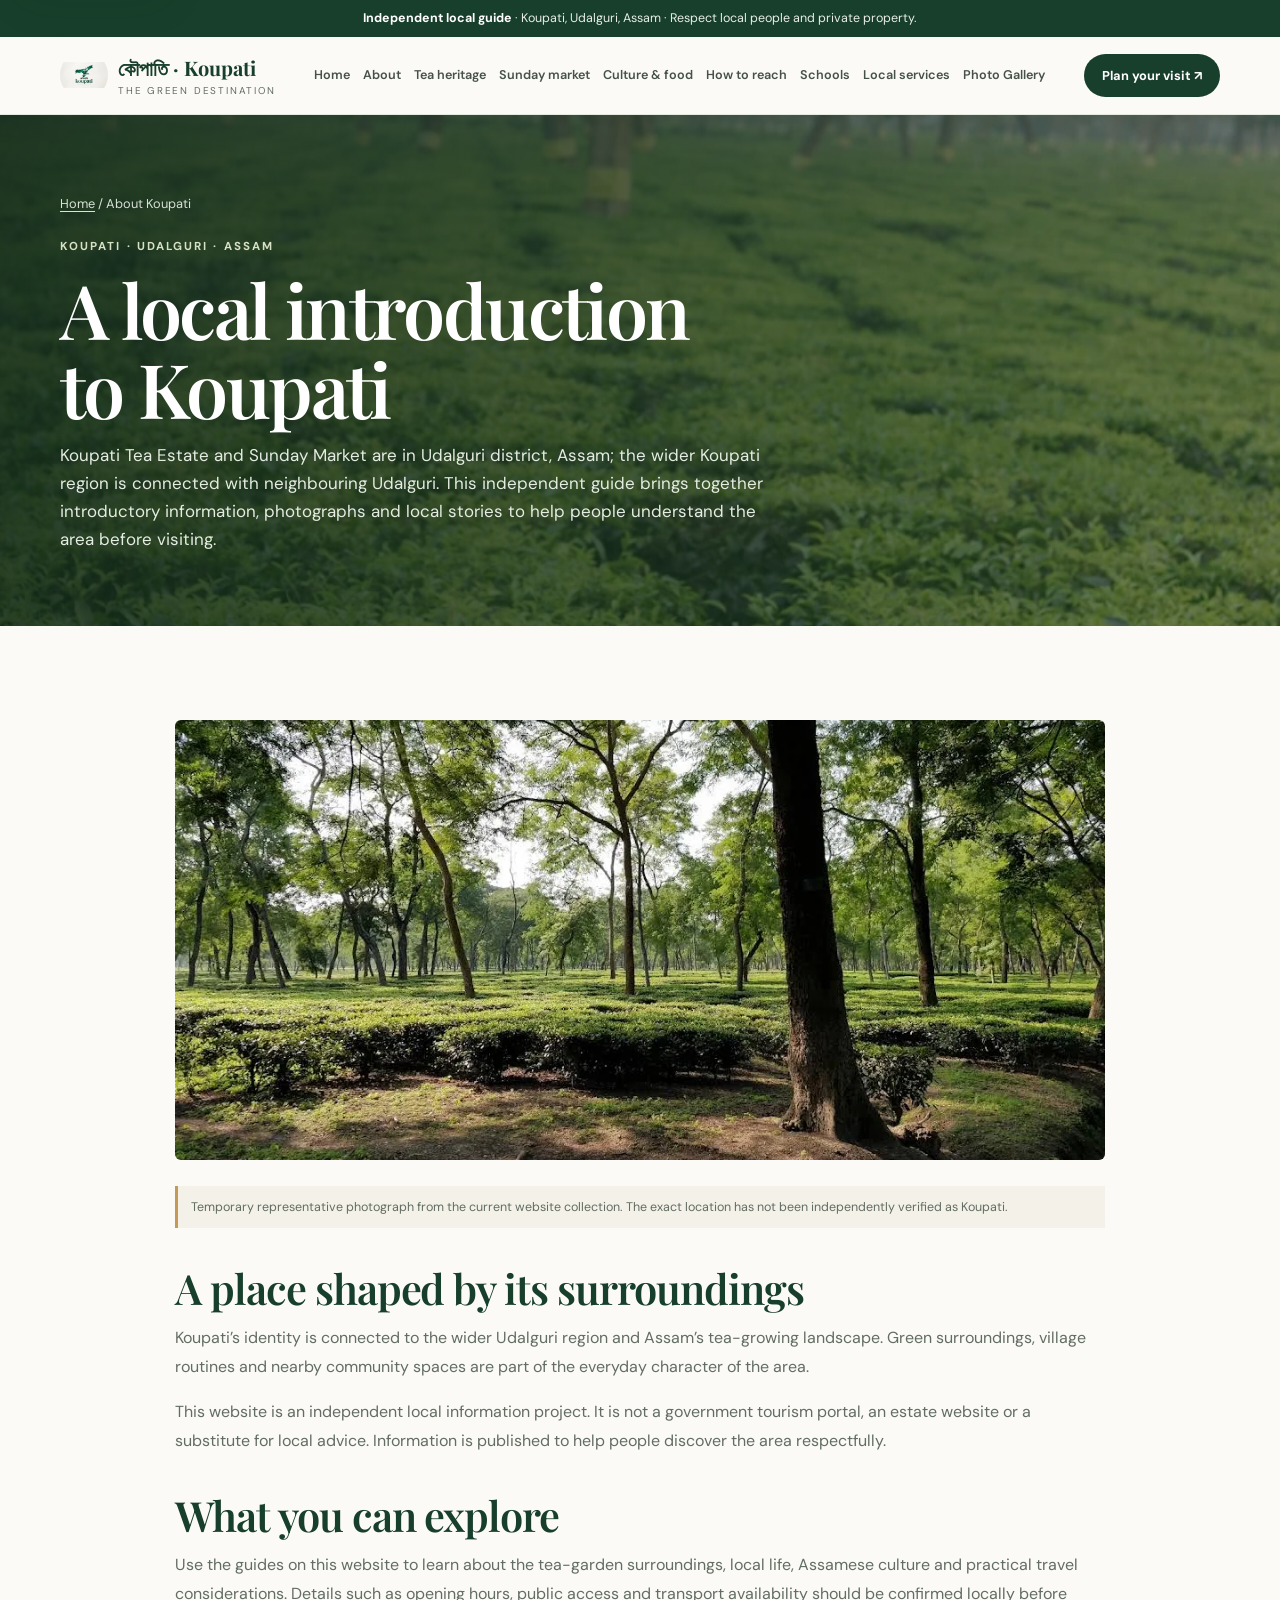
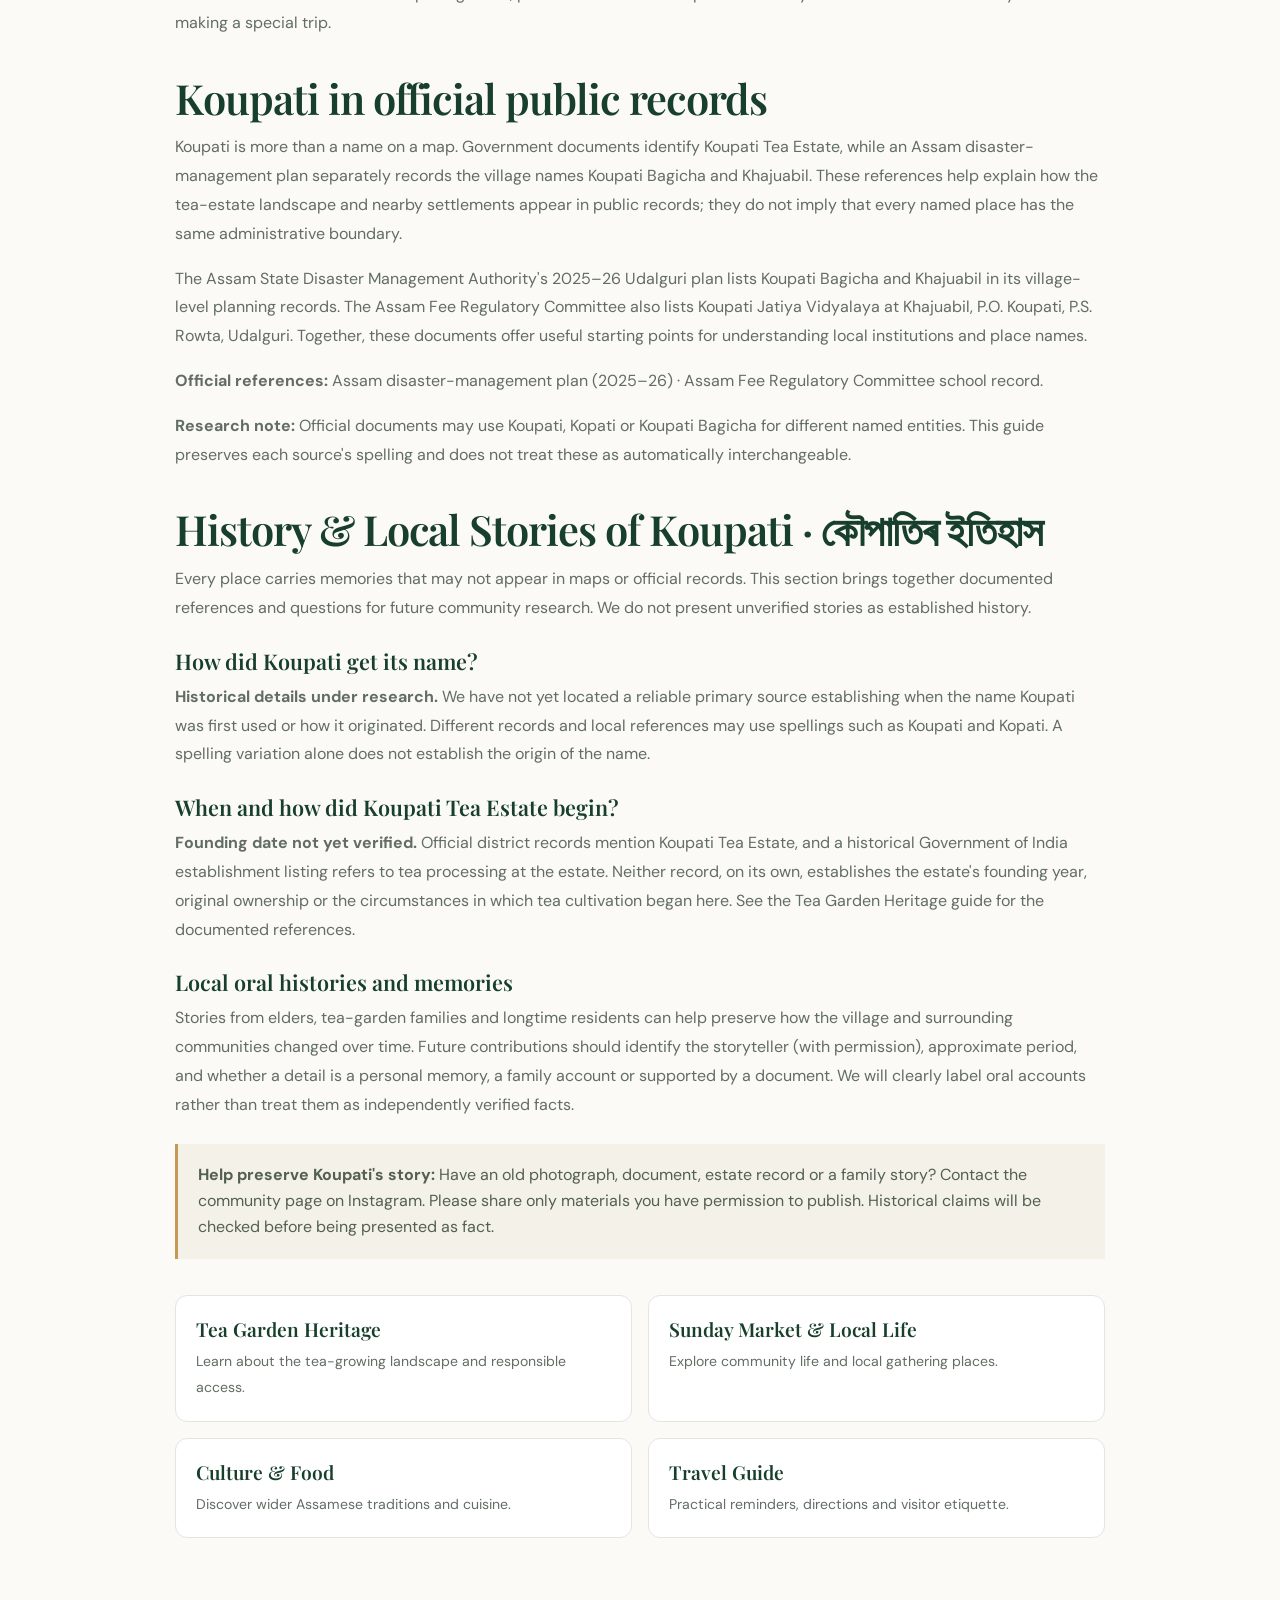
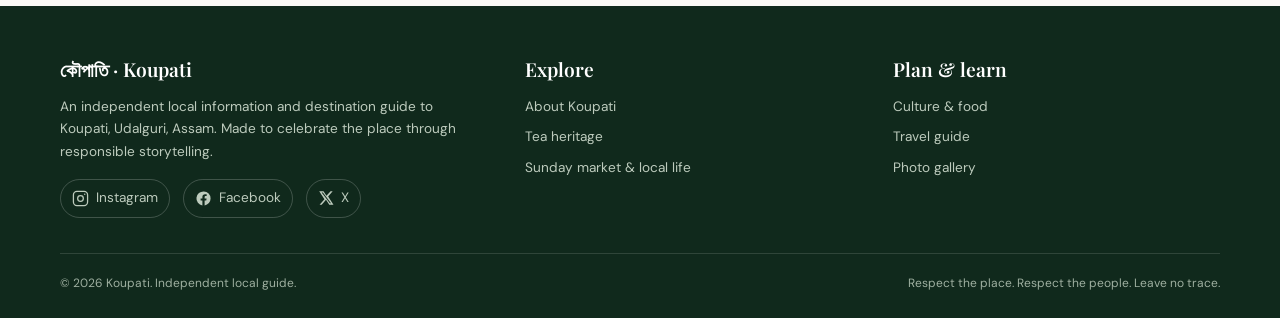
==== commit 925c9569: "Add careful Koupati history and oral stories section" ====
--- a/about-koupati.html
+++ b/about-koupati.html
@@ -32,5 +32,5 @@
 @media(prefers-reduced-motion:reduce){html{scroll-behavior:auto!important}*,*::before,*::after{animation-duration:.01ms!important;animation-iteration-count:1!important;transition-duration:.01ms!important}}
 
 </style><script type="application/ld+json">{"@context":"https://schema.org","@type":"WebPage","name":"About Koupati, Udalguri, Assam","description":"Learn about Koupati in Udalguri, Assam, its tea-garden surroundings, community life and connections to the wider Udalguri region.","url":"https://koupati.vercel.app/about-koupati.html","isPartOf":{"@type":"WebSite","name":"Koupati","url":"https://koupati.vercel.app/"}}</script><meta name="twitter:card" content="summary_large_image"><meta name="twitter:title" content="About Koupati, Udalguri, Assam"><meta name="twitter:description" content="Learn about Koupati in Udalguri, Assam, its tea-garden surroundings, community life and connections to the wider Udalguri region."><meta name="twitter:image" content="https://koupati.vercel.app/7.webp"></head><body><a class="skip-link" href="#main-content">Skip to content</a><div class="topline"><strong>Independent local guide</strong> · Koupati, Udalguri, Assam · Respect local people and private property.</div>
-<header class="site-header"><div class="container nav-wrap"><a class="brand" href="/" aria-label="Koupati home"><img src="images/koupati_logo-optimized.webp" alt="Koupati logo" decoding="async" fetchpriority="high" width="320" height="175"><span class="brand-name"><strong>কৌপাতি · Koupati</strong><span>The green destination</span></span></a><nav class="nav-links" aria-label="Main navigation"><a href="/">Home</a><a href="about-koupati.html">About</a><a href="tea-garden.html">Tea heritage</a><a href="local-life.html">Sunday market</a><a href="culture-food.html">Culture & food</a><a href="travel-guide.html#transport-options">How to reach</a><a href="education.html">Schools</a><a href="nearby-villages-hospitals.html">Local services</a><a href="gallery.html">Photo Gallery</a></nav><a class="btn btn-primary nav-cta" href="travel-guide.html">Plan your visit ↗</a><button class="menu-toggle" id="menuToggle" aria-label="Open navigation" aria-expanded="false" aria-controls="mobileNav">☰</button></div><nav class="mobile-nav" id="mobileNav" aria-label="Mobile navigation"><a href="/">Home</a><a href="about-koupati.html">About</a><a href="tea-garden.html">Tea heritage</a><a href="local-life.html">Sunday market</a><a href="culture-food.html">Culture & food</a><a href="travel-guide.html#transport-options">How to reach</a><a href="education.html">Schools</a><a href="nearby-villages-hospitals.html">Local services</a><a href="gallery.html">Photo Gallery</a></nav></header><main id="main-content"><section class="page-hero"><div class="container"><div class="breadcrumb"><a href="/">Home</a> / About Koupati</div><span class="eyebrow" style="color:#d7e2c5">Koupati · Udalguri · Assam</span><h1>A local introduction to Koupati</h1><p>Koupati Tea Estate and Sunday Market are in Udalguri district, Assam; the wider Koupati region is connected with neighbouring Udalguri. This independent guide brings together introductory information, photographs and local stories to help people understand the area before visiting.</p></div></section><section class="page-content"><div class="container content-wrap"><img class="content-image" src="12-optimized.webp" alt="Representative green rural landscape; exact location not verified" loading="lazy" decoding="async" fetchpriority="low" width="1045" height="608"><p class="image-note">Temporary representative photograph from the current website collection. The exact location has not been independently verified as Koupati.</p><h2>A place shaped by its surroundings</h2><p>Koupati’s identity is connected to the wider Udalguri region and Assam’s tea-growing landscape. Green surroundings, village routines and nearby community spaces are part of the everyday character of the area.</p><p>This website is an independent local information project. It is not a government tourism portal, an estate website or a substitute for local advice. Information is published to help people discover the area respectfully.</p><h2>What you can explore</h2><p>Use the guides on this website to learn about the tea-garden surroundings, local life, Assamese culture and practical travel considerations. Details such as opening hours, public access and transport availability should be confirmed locally before making a special trip.</p><h2>Koupati in official public records</h2><p>Koupati is more than a name on a map. Government documents identify Koupati Tea Estate, while an Assam disaster-management plan separately records the village names Koupati Bagicha and Khajuabil. These references help explain how the tea-estate landscape and nearby settlements appear in public records; they do not imply that every named place has the same administrative boundary.</p><p>The Assam State Disaster Management Authority's 2025–26 Udalguri plan lists Koupati Bagicha and Khajuabil in its village-level planning records. The Assam Fee Regulatory Committee also lists Koupati Jatiya Vidyalaya at Khajuabil, P.O. Koupati, P.S. Rowta, Udalguri. Together, these documents offer useful starting points for understanding local institutions and place names.</p><p><strong>Official references:</strong> <a href="https://asdma.assam.gov.in/sites/default/files/swf_utility_folder/departments/asdma_revenue_uneecopscloud_com_oid_70/menu/document/udalguri_2025_26.pdf" target="_blank" rel="noopener noreferrer">Assam disaster-management plan (2025–26)</a> · <a href="https://www.feeregulatoryassam.com/schools/koupati-jatiya-vidyalaya-udalguri" target="_blank" rel="noopener noreferrer">Assam Fee Regulatory Committee school record</a>.</p><p><strong>Research note:</strong> Official documents may use Koupati, Kopati or Koupati Bagicha for different named entities. This guide preserves each source's spelling and does not treat these as automatically interchangeable.</p><div class="page-links"><a class="page-link" href="tea-garden.html"><strong>Tea Garden Heritage</strong><span>Learn about the tea-growing landscape and responsible access.</span></a><a class="page-link" href="local-life.html"><strong>Sunday Market & Local Life</strong><span>Explore community life and local gathering places.</span></a><a class="page-link" href="culture-food.html"><strong>Culture & Food</strong><span>Discover wider Assamese traditions and cuisine.</span></a><a class="page-link" href="travel-guide.html"><strong>Travel Guide</strong><span>Practical reminders, directions and visitor etiquette.</span></a></div></div></section></main><footer class="footer"><div class="container"><div class="footer-grid"><div><h3>কৌপাতি · Koupati</h3><p>An independent local information and destination guide to Koupati, Udalguri, Assam. Made to celebrate the place through responsible storytelling.</p><div class="socials" style="flex-wrap:wrap"><a href="https://www.instagram.com/koupati_official/" target="_blank" rel="noopener noreferrer" aria-label="Koupati on Instagram" style="display:inline-flex;align-items:center;gap:7px"><svg aria-hidden="true" width="17" height="17" viewBox="0 0 24 24" fill="none" stroke="currentColor" stroke-width="1.8" stroke-linecap="round" stroke-linejoin="round"><rect x="2" y="2" width="20" height="20" rx="5"/><circle cx="12" cy="12" r="4"/><circle cx="18" cy="6" r="1" fill="currentColor" stroke="none"/></svg><span>Instagram</span></a><a href="https://www.facebook.com/infokoupati" target="_blank" rel="noopener noreferrer" aria-label="Koupati on Facebook" style="display:inline-flex;align-items:center;gap:7px"><svg aria-hidden="true" width="17" height="17" viewBox="0 0 24 24" fill="currentColor"><path d="M22 12a10 10 0 1 0-11.56 9.88v-6.99H7.9V12h2.54V9.8c0-2.5 1.49-3.89 3.78-3.89 1.09 0 2.23.2 2.23.2v2.46H15.2c-1.24 0-1.63.77-1.63 1.56V12h2.77l-.44 2.89h-2.33v6.99A10 10 0 0 0 22 12Z"/></svg><span>Facebook</span></a><a href="https://x.com/KoupatiOfficial" target="_blank" rel="noopener noreferrer" aria-label="Koupati on X" style="display:inline-flex;align-items:center;gap:7px"><svg aria-hidden="true" width="16" height="16" viewBox="0 0 24 24" fill="currentColor"><path d="M18.9 2H22l-6.8 7.77L23.2 22h-6.26l-4.9-7.43L5.54 22H2.4l7.27-8.31L1.8 2h6.42l4.43 6.77L18.9 2Zm-1.1 18h1.73L7.28 3.89H5.42L17.8 20Z"/></svg><span>X</span></a></div></div><div><h3>Explore</h3><div class="footer-links"><a href="about-koupati.html">About Koupati</a><a href="tea-garden.html">Tea heritage</a><a href="local-life.html">Sunday market & local life</a></div></div><div><h3>Plan & learn</h3><div class="footer-links"><a href="culture-food.html">Culture & food</a><a href="travel-guide.html">Travel guide</a><a href="gallery.html">Photo gallery</a></div></div></div><div class="footer-bottom"><span>© <span id="year"></span> Koupati. Independent local guide.</span><span>Respect the place. Respect the people. Leave no trace.</span></div></div></footer>
+<header class="site-header"><div class="container nav-wrap"><a class="brand" href="/" aria-label="Koupati home"><img src="images/koupati_logo-optimized.webp" alt="Koupati logo" decoding="async" fetchpriority="high" width="320" height="175"><span class="brand-name"><strong>কৌপাতি · Koupati</strong><span>The green destination</span></span></a><nav class="nav-links" aria-label="Main navigation"><a href="/">Home</a><a href="about-koupati.html">About</a><a href="tea-garden.html">Tea heritage</a><a href="local-life.html">Sunday market</a><a href="culture-food.html">Culture & food</a><a href="travel-guide.html#transport-options">How to reach</a><a href="education.html">Schools</a><a href="nearby-villages-hospitals.html">Local services</a><a href="gallery.html">Photo Gallery</a></nav><a class="btn btn-primary nav-cta" href="travel-guide.html">Plan your visit ↗</a><button class="menu-toggle" id="menuToggle" aria-label="Open navigation" aria-expanded="false" aria-controls="mobileNav">☰</button></div><nav class="mobile-nav" id="mobileNav" aria-label="Mobile navigation"><a href="/">Home</a><a href="about-koupati.html">About</a><a href="tea-garden.html">Tea heritage</a><a href="local-life.html">Sunday market</a><a href="culture-food.html">Culture & food</a><a href="travel-guide.html#transport-options">How to reach</a><a href="education.html">Schools</a><a href="nearby-villages-hospitals.html">Local services</a><a href="gallery.html">Photo Gallery</a></nav></header><main id="main-content"><section class="page-hero"><div class="container"><div class="breadcrumb"><a href="/">Home</a> / About Koupati</div><span class="eyebrow" style="color:#d7e2c5">Koupati · Udalguri · Assam</span><h1>A local introduction to Koupati</h1><p>Koupati Tea Estate and Sunday Market are in Udalguri district, Assam; the wider Koupati region is connected with neighbouring Udalguri. This independent guide brings together introductory information, photographs and local stories to help people understand the area before visiting.</p></div></section><section class="page-content"><div class="container content-wrap"><img class="content-image" src="12-optimized.webp" alt="Representative green rural landscape; exact location not verified" loading="lazy" decoding="async" fetchpriority="low" width="1045" height="608"><p class="image-note">Temporary representative photograph from the current website collection. The exact location has not been independently verified as Koupati.</p><h2>A place shaped by its surroundings</h2><p>Koupati’s identity is connected to the wider Udalguri region and Assam’s tea-growing landscape. Green surroundings, village routines and nearby community spaces are part of the everyday character of the area.</p><p>This website is an independent local information project. It is not a government tourism portal, an estate website or a substitute for local advice. Information is published to help people discover the area respectfully.</p><h2>What you can explore</h2><p>Use the guides on this website to learn about the tea-garden surroundings, local life, Assamese culture and practical travel considerations. Details such as opening hours, public access and transport availability should be confirmed locally before making a special trip.</p><h2>Koupati in official public records</h2><p>Koupati is more than a name on a map. Government documents identify Koupati Tea Estate, while an Assam disaster-management plan separately records the village names Koupati Bagicha and Khajuabil. These references help explain how the tea-estate landscape and nearby settlements appear in public records; they do not imply that every named place has the same administrative boundary.</p><p>The Assam State Disaster Management Authority's 2025–26 Udalguri plan lists Koupati Bagicha and Khajuabil in its village-level planning records. The Assam Fee Regulatory Committee also lists Koupati Jatiya Vidyalaya at Khajuabil, P.O. Koupati, P.S. Rowta, Udalguri. Together, these documents offer useful starting points for understanding local institutions and place names.</p><p><strong>Official references:</strong> <a href="https://asdma.assam.gov.in/sites/default/files/swf_utility_folder/departments/asdma_revenue_uneecopscloud_com_oid_70/menu/document/udalguri_2025_26.pdf" target="_blank" rel="noopener noreferrer">Assam disaster-management plan (2025–26)</a> · <a href="https://www.feeregulatoryassam.com/schools/koupati-jatiya-vidyalaya-udalguri" target="_blank" rel="noopener noreferrer">Assam Fee Regulatory Committee school record</a>.</p><p><strong>Research note:</strong> Official documents may use Koupati, Kopati or Koupati Bagicha for different named entities. This guide preserves each source's spelling and does not treat these as automatically interchangeable.</p><section aria-labelledby="history-stories-title"><h2 id="history-stories-title">History &amp; Local Stories of Koupati · কৌপাতিৰ ইতিহাস</h2><p>Every place carries memories that may not appear in maps or official records. This section brings together documented references and questions for future community research. We do not present unverified stories as established history.</p><h3>How did Koupati get its name?</h3><p><strong>Historical details under research.</strong> We have not yet located a reliable primary source establishing when the name Koupati was first used or how it originated. Different records and local references may use spellings such as Koupati and Kopati. A spelling variation alone does not establish the origin of the name.</p><h3>When and how did Koupati Tea Estate begin?</h3><p><strong>Founding date not yet verified.</strong> Official district records mention Koupati Tea Estate, and a historical Government of India establishment listing refers to tea processing at the estate. Neither record, on its own, establishes the estate's founding year, original ownership or the circumstances in which tea cultivation began here. See the <a href="tea-garden.html">Tea Garden Heritage guide</a> for the documented references.</p><h3>Local oral histories and memories</h3><p>Stories from elders, tea-garden families and longtime residents can help preserve how the village and surrounding communities changed over time. Future contributions should identify the storyteller (with permission), approximate period, and whether a detail is a personal memory, a family account or supported by a document. We will clearly label oral accounts rather than treat them as independently verified facts.</p><div class="note-box"><strong>Help preserve Koupati's story:</strong> Have an old photograph, document, estate record or a family story? Contact the community page on <a href="https://www.instagram.com/koupati_official/" target="_blank" rel="noopener noreferrer">Instagram</a>. Please share only materials you have permission to publish. Historical claims will be checked before being presented as fact.</div></section><div class="page-links"><a class="page-link" href="tea-garden.html"><strong>Tea Garden Heritage</strong><span>Learn about the tea-growing landscape and responsible access.</span></a><a class="page-link" href="local-life.html"><strong>Sunday Market & Local Life</strong><span>Explore community life and local gathering places.</span></a><a class="page-link" href="culture-food.html"><strong>Culture & Food</strong><span>Discover wider Assamese traditions and cuisine.</span></a><a class="page-link" href="travel-guide.html"><strong>Travel Guide</strong><span>Practical reminders, directions and visitor etiquette.</span></a></div></div></section></main><footer class="footer"><div class="container"><div class="footer-grid"><div><h3>কৌপাতি · Koupati</h3><p>An independent local information and destination guide to Koupati, Udalguri, Assam. Made to celebrate the place through responsible storytelling.</p><div class="socials" style="flex-wrap:wrap"><a href="https://www.instagram.com/koupati_official/" target="_blank" rel="noopener noreferrer" aria-label="Koupati on Instagram" style="display:inline-flex;align-items:center;gap:7px"><svg aria-hidden="true" width="17" height="17" viewBox="0 0 24 24" fill="none" stroke="currentColor" stroke-width="1.8" stroke-linecap="round" stroke-linejoin="round"><rect x="2" y="2" width="20" height="20" rx="5"/><circle cx="12" cy="12" r="4"/><circle cx="18" cy="6" r="1" fill="currentColor" stroke="none"/></svg><span>Instagram</span></a><a href="https://www.facebook.com/infokoupati" target="_blank" rel="noopener noreferrer" aria-label="Koupati on Facebook" style="display:inline-flex;align-items:center;gap:7px"><svg aria-hidden="true" width="17" height="17" viewBox="0 0 24 24" fill="currentColor"><path d="M22 12a10 10 0 1 0-11.56 9.88v-6.99H7.9V12h2.54V9.8c0-2.5 1.49-3.89 3.78-3.89 1.09 0 2.23.2 2.23.2v2.46H15.2c-1.24 0-1.63.77-1.63 1.56V12h2.77l-.44 2.89h-2.33v6.99A10 10 0 0 0 22 12Z"/></svg><span>Facebook</span></a><a href="https://x.com/KoupatiOfficial" target="_blank" rel="noopener noreferrer" aria-label="Koupati on X" style="display:inline-flex;align-items:center;gap:7px"><svg aria-hidden="true" width="16" height="16" viewBox="0 0 24 24" fill="currentColor"><path d="M18.9 2H22l-6.8 7.77L23.2 22h-6.26l-4.9-7.43L5.54 22H2.4l7.27-8.31L1.8 2h6.42l4.43 6.77L18.9 2Zm-1.1 18h1.73L7.28 3.89H5.42L17.8 20Z"/></svg><span>X</span></a></div></div><div><h3>Explore</h3><div class="footer-links"><a href="about-koupati.html">About Koupati</a><a href="tea-garden.html">Tea heritage</a><a href="local-life.html">Sunday market & local life</a></div></div><div><h3>Plan & learn</h3><div class="footer-links"><a href="culture-food.html">Culture & food</a><a href="travel-guide.html">Travel guide</a><a href="gallery.html">Photo gallery</a></div></div></div><div class="footer-bottom"><span>© <span id="year"></span> Koupati. Independent local guide.</span><span>Respect the place. Respect the people. Leave no trace.</span></div></div></footer>
 <script>const t=document.getElementById('menuToggle'),m=document.getElementById('mobileNav');if(t&&m){t.addEventListener('click',()=>{const o=m.classList.toggle('open');t.setAttribute('aria-expanded',String(o));t.setAttribute('aria-label',o?'Close navigation':'Open navigation')});m.querySelectorAll('a').forEach(a=>a.addEventListener('click',()=>{m.classList.remove('open');t.setAttribute('aria-expanded','false');t.setAttribute('aria-label','Open navigation')}))}document.getElementById('year').textContent=new Date().getFullYear();</script></body></html>
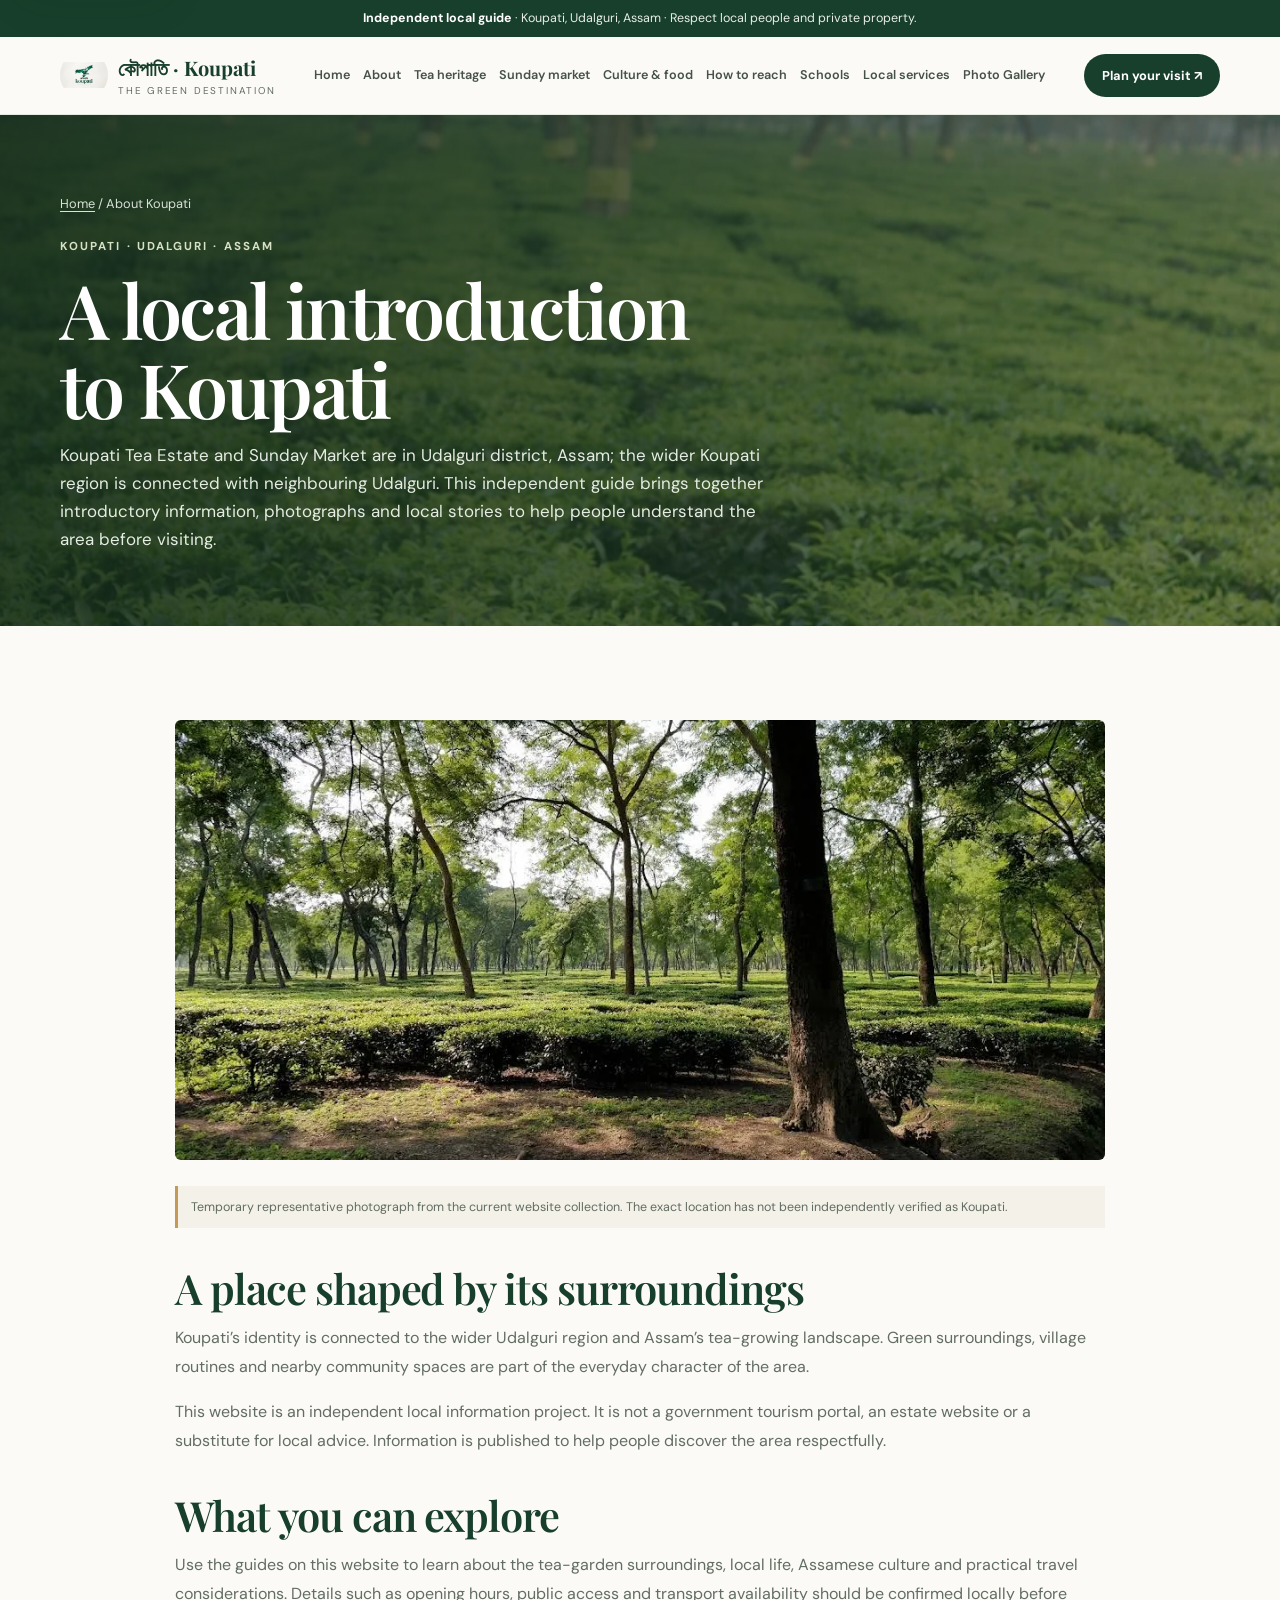
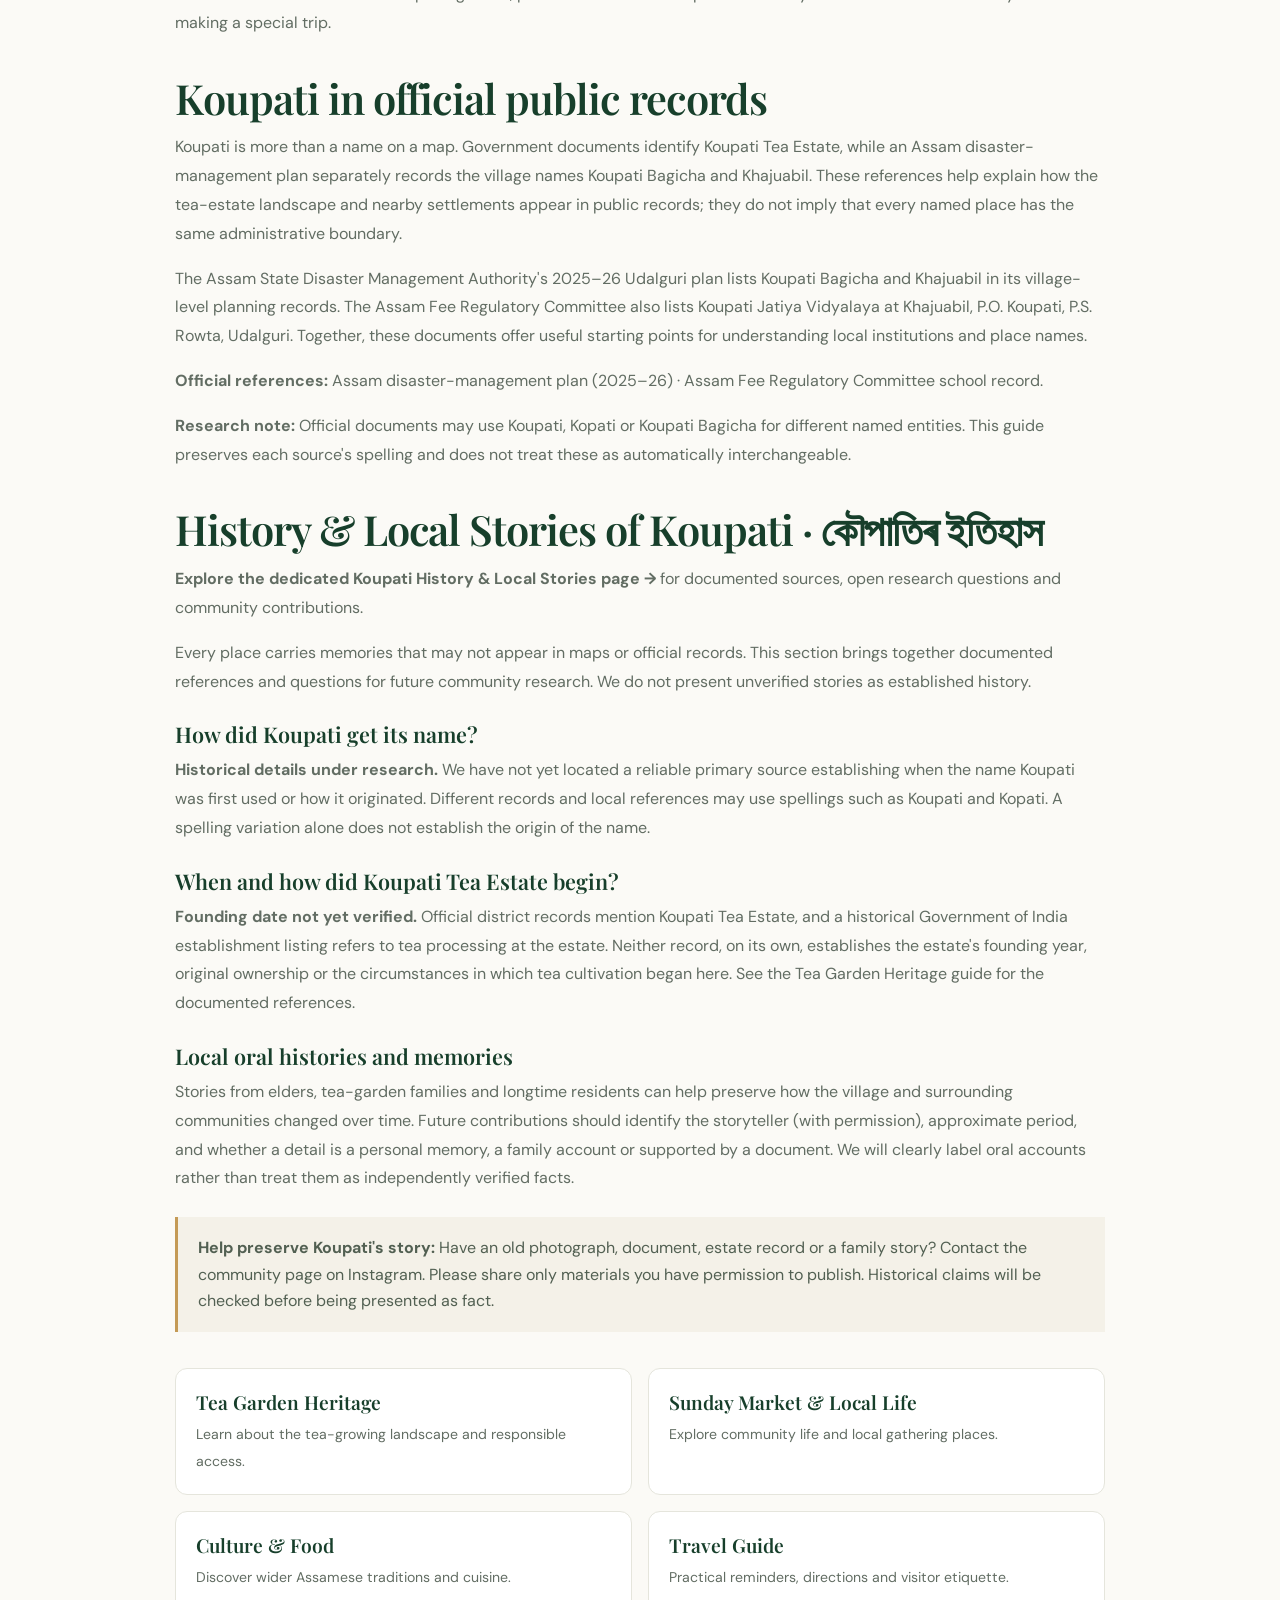
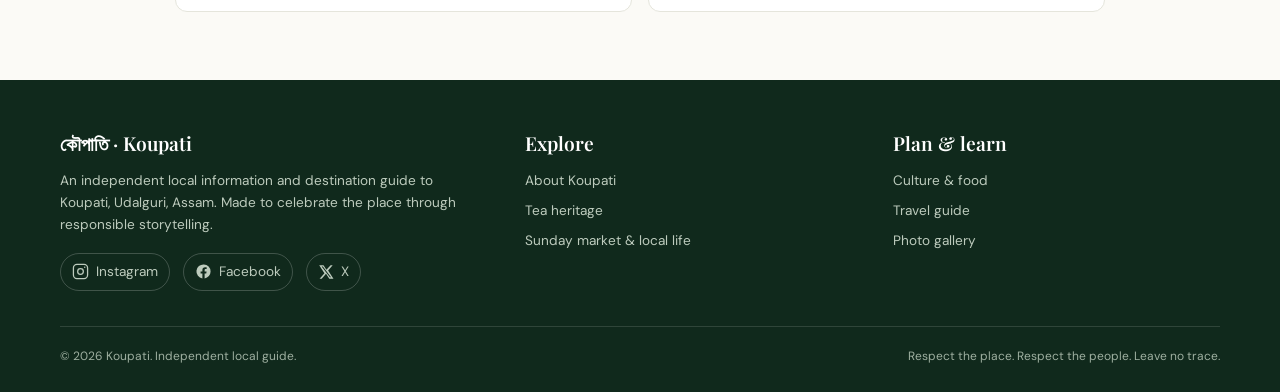
==== commit ff68d194: "Link About page to dedicated history archive" ====
--- a/about-koupati.html
+++ b/about-koupati.html
@@ -32,5 +32,5 @@
 @media(prefers-reduced-motion:reduce){html{scroll-behavior:auto!important}*,*::before,*::after{animation-duration:.01ms!important;animation-iteration-count:1!important;transition-duration:.01ms!important}}
 
 </style><script type="application/ld+json">{"@context":"https://schema.org","@type":"WebPage","name":"About Koupati, Udalguri, Assam","description":"Learn about Koupati in Udalguri, Assam, its tea-garden surroundings, community life and connections to the wider Udalguri region.","url":"https://koupati.vercel.app/about-koupati.html","isPartOf":{"@type":"WebSite","name":"Koupati","url":"https://koupati.vercel.app/"}}</script><meta name="twitter:card" content="summary_large_image"><meta name="twitter:title" content="About Koupati, Udalguri, Assam"><meta name="twitter:description" content="Learn about Koupati in Udalguri, Assam, its tea-garden surroundings, community life and connections to the wider Udalguri region."><meta name="twitter:image" content="https://koupati.vercel.app/7.webp"></head><body><a class="skip-link" href="#main-content">Skip to content</a><div class="topline"><strong>Independent local guide</strong> · Koupati, Udalguri, Assam · Respect local people and private property.</div>
-<header class="site-header"><div class="container nav-wrap"><a class="brand" href="/" aria-label="Koupati home"><img src="images/koupati_logo-optimized.webp" alt="Koupati logo" decoding="async" fetchpriority="high" width="320" height="175"><span class="brand-name"><strong>কৌপাতি · Koupati</strong><span>The green destination</span></span></a><nav class="nav-links" aria-label="Main navigation"><a href="/">Home</a><a href="about-koupati.html">About</a><a href="tea-garden.html">Tea heritage</a><a href="local-life.html">Sunday market</a><a href="culture-food.html">Culture & food</a><a href="travel-guide.html#transport-options">How to reach</a><a href="education.html">Schools</a><a href="nearby-villages-hospitals.html">Local services</a><a href="gallery.html">Photo Gallery</a></nav><a class="btn btn-primary nav-cta" href="travel-guide.html">Plan your visit ↗</a><button class="menu-toggle" id="menuToggle" aria-label="Open navigation" aria-expanded="false" aria-controls="mobileNav">☰</button></div><nav class="mobile-nav" id="mobileNav" aria-label="Mobile navigation"><a href="/">Home</a><a href="about-koupati.html">About</a><a href="tea-garden.html">Tea heritage</a><a href="local-life.html">Sunday market</a><a href="culture-food.html">Culture & food</a><a href="travel-guide.html#transport-options">How to reach</a><a href="education.html">Schools</a><a href="nearby-villages-hospitals.html">Local services</a><a href="gallery.html">Photo Gallery</a></nav></header><main id="main-content"><section class="page-hero"><div class="container"><div class="breadcrumb"><a href="/">Home</a> / About Koupati</div><span class="eyebrow" style="color:#d7e2c5">Koupati · Udalguri · Assam</span><h1>A local introduction to Koupati</h1><p>Koupati Tea Estate and Sunday Market are in Udalguri district, Assam; the wider Koupati region is connected with neighbouring Udalguri. This independent guide brings together introductory information, photographs and local stories to help people understand the area before visiting.</p></div></section><section class="page-content"><div class="container content-wrap"><img class="content-image" src="12-optimized.webp" alt="Representative green rural landscape; exact location not verified" loading="lazy" decoding="async" fetchpriority="low" width="1045" height="608"><p class="image-note">Temporary representative photograph from the current website collection. The exact location has not been independently verified as Koupati.</p><h2>A place shaped by its surroundings</h2><p>Koupati’s identity is connected to the wider Udalguri region and Assam’s tea-growing landscape. Green surroundings, village routines and nearby community spaces are part of the everyday character of the area.</p><p>This website is an independent local information project. It is not a government tourism portal, an estate website or a substitute for local advice. Information is published to help people discover the area respectfully.</p><h2>What you can explore</h2><p>Use the guides on this website to learn about the tea-garden surroundings, local life, Assamese culture and practical travel considerations. Details such as opening hours, public access and transport availability should be confirmed locally before making a special trip.</p><h2>Koupati in official public records</h2><p>Koupati is more than a name on a map. Government documents identify Koupati Tea Estate, while an Assam disaster-management plan separately records the village names Koupati Bagicha and Khajuabil. These references help explain how the tea-estate landscape and nearby settlements appear in public records; they do not imply that every named place has the same administrative boundary.</p><p>The Assam State Disaster Management Authority's 2025–26 Udalguri plan lists Koupati Bagicha and Khajuabil in its village-level planning records. The Assam Fee Regulatory Committee also lists Koupati Jatiya Vidyalaya at Khajuabil, P.O. Koupati, P.S. Rowta, Udalguri. Together, these documents offer useful starting points for understanding local institutions and place names.</p><p><strong>Official references:</strong> <a href="https://asdma.assam.gov.in/sites/default/files/swf_utility_folder/departments/asdma_revenue_uneecopscloud_com_oid_70/menu/document/udalguri_2025_26.pdf" target="_blank" rel="noopener noreferrer">Assam disaster-management plan (2025–26)</a> · <a href="https://www.feeregulatoryassam.com/schools/koupati-jatiya-vidyalaya-udalguri" target="_blank" rel="noopener noreferrer">Assam Fee Regulatory Committee school record</a>.</p><p><strong>Research note:</strong> Official documents may use Koupati, Kopati or Koupati Bagicha for different named entities. This guide preserves each source's spelling and does not treat these as automatically interchangeable.</p><section aria-labelledby="history-stories-title"><h2 id="history-stories-title">History &amp; Local Stories of Koupati · কৌপাতিৰ ইতিহাস</h2><p>Every place carries memories that may not appear in maps or official records. This section brings together documented references and questions for future community research. We do not present unverified stories as established history.</p><h3>How did Koupati get its name?</h3><p><strong>Historical details under research.</strong> We have not yet located a reliable primary source establishing when the name Koupati was first used or how it originated. Different records and local references may use spellings such as Koupati and Kopati. A spelling variation alone does not establish the origin of the name.</p><h3>When and how did Koupati Tea Estate begin?</h3><p><strong>Founding date not yet verified.</strong> Official district records mention Koupati Tea Estate, and a historical Government of India establishment listing refers to tea processing at the estate. Neither record, on its own, establishes the estate's founding year, original ownership or the circumstances in which tea cultivation began here. See the <a href="tea-garden.html">Tea Garden Heritage guide</a> for the documented references.</p><h3>Local oral histories and memories</h3><p>Stories from elders, tea-garden families and longtime residents can help preserve how the village and surrounding communities changed over time. Future contributions should identify the storyteller (with permission), approximate period, and whether a detail is a personal memory, a family account or supported by a document. We will clearly label oral accounts rather than treat them as independently verified facts.</p><div class="note-box"><strong>Help preserve Koupati's story:</strong> Have an old photograph, document, estate record or a family story? Contact the community page on <a href="https://www.instagram.com/koupati_official/" target="_blank" rel="noopener noreferrer">Instagram</a>. Please share only materials you have permission to publish. Historical claims will be checked before being presented as fact.</div></section><div class="page-links"><a class="page-link" href="tea-garden.html"><strong>Tea Garden Heritage</strong><span>Learn about the tea-growing landscape and responsible access.</span></a><a class="page-link" href="local-life.html"><strong>Sunday Market & Local Life</strong><span>Explore community life and local gathering places.</span></a><a class="page-link" href="culture-food.html"><strong>Culture & Food</strong><span>Discover wider Assamese traditions and cuisine.</span></a><a class="page-link" href="travel-guide.html"><strong>Travel Guide</strong><span>Practical reminders, directions and visitor etiquette.</span></a></div></div></section></main><footer class="footer"><div class="container"><div class="footer-grid"><div><h3>কৌপাতি · Koupati</h3><p>An independent local information and destination guide to Koupati, Udalguri, Assam. Made to celebrate the place through responsible storytelling.</p><div class="socials" style="flex-wrap:wrap"><a href="https://www.instagram.com/koupati_official/" target="_blank" rel="noopener noreferrer" aria-label="Koupati on Instagram" style="display:inline-flex;align-items:center;gap:7px"><svg aria-hidden="true" width="17" height="17" viewBox="0 0 24 24" fill="none" stroke="currentColor" stroke-width="1.8" stroke-linecap="round" stroke-linejoin="round"><rect x="2" y="2" width="20" height="20" rx="5"/><circle cx="12" cy="12" r="4"/><circle cx="18" cy="6" r="1" fill="currentColor" stroke="none"/></svg><span>Instagram</span></a><a href="https://www.facebook.com/infokoupati" target="_blank" rel="noopener noreferrer" aria-label="Koupati on Facebook" style="display:inline-flex;align-items:center;gap:7px"><svg aria-hidden="true" width="17" height="17" viewBox="0 0 24 24" fill="currentColor"><path d="M22 12a10 10 0 1 0-11.56 9.88v-6.99H7.9V12h2.54V9.8c0-2.5 1.49-3.89 3.78-3.89 1.09 0 2.23.2 2.23.2v2.46H15.2c-1.24 0-1.63.77-1.63 1.56V12h2.77l-.44 2.89h-2.33v6.99A10 10 0 0 0 22 12Z"/></svg><span>Facebook</span></a><a href="https://x.com/KoupatiOfficial" target="_blank" rel="noopener noreferrer" aria-label="Koupati on X" style="display:inline-flex;align-items:center;gap:7px"><svg aria-hidden="true" width="16" height="16" viewBox="0 0 24 24" fill="currentColor"><path d="M18.9 2H22l-6.8 7.77L23.2 22h-6.26l-4.9-7.43L5.54 22H2.4l7.27-8.31L1.8 2h6.42l4.43 6.77L18.9 2Zm-1.1 18h1.73L7.28 3.89H5.42L17.8 20Z"/></svg><span>X</span></a></div></div><div><h3>Explore</h3><div class="footer-links"><a href="about-koupati.html">About Koupati</a><a href="tea-garden.html">Tea heritage</a><a href="local-life.html">Sunday market & local life</a></div></div><div><h3>Plan & learn</h3><div class="footer-links"><a href="culture-food.html">Culture & food</a><a href="travel-guide.html">Travel guide</a><a href="gallery.html">Photo gallery</a></div></div></div><div class="footer-bottom"><span>© <span id="year"></span> Koupati. Independent local guide.</span><span>Respect the place. Respect the people. Leave no trace.</span></div></div></footer>
+<header class="site-header"><div class="container nav-wrap"><a class="brand" href="/" aria-label="Koupati home"><img src="images/koupati_logo-optimized.webp" alt="Koupati logo" decoding="async" fetchpriority="high" width="320" height="175"><span class="brand-name"><strong>কৌপাতি · Koupati</strong><span>The green destination</span></span></a><nav class="nav-links" aria-label="Main navigation"><a href="/">Home</a><a href="about-koupati.html">About</a><a href="tea-garden.html">Tea heritage</a><a href="local-life.html">Sunday market</a><a href="culture-food.html">Culture & food</a><a href="travel-guide.html#transport-options">How to reach</a><a href="education.html">Schools</a><a href="nearby-villages-hospitals.html">Local services</a><a href="gallery.html">Photo Gallery</a></nav><a class="btn btn-primary nav-cta" href="travel-guide.html">Plan your visit ↗</a><button class="menu-toggle" id="menuToggle" aria-label="Open navigation" aria-expanded="false" aria-controls="mobileNav">☰</button></div><nav class="mobile-nav" id="mobileNav" aria-label="Mobile navigation"><a href="/">Home</a><a href="about-koupati.html">About</a><a href="tea-garden.html">Tea heritage</a><a href="local-life.html">Sunday market</a><a href="culture-food.html">Culture & food</a><a href="travel-guide.html#transport-options">How to reach</a><a href="education.html">Schools</a><a href="nearby-villages-hospitals.html">Local services</a><a href="gallery.html">Photo Gallery</a></nav></header><main id="main-content"><section class="page-hero"><div class="container"><div class="breadcrumb"><a href="/">Home</a> / About Koupati</div><span class="eyebrow" style="color:#d7e2c5">Koupati · Udalguri · Assam</span><h1>A local introduction to Koupati</h1><p>Koupati Tea Estate and Sunday Market are in Udalguri district, Assam; the wider Koupati region is connected with neighbouring Udalguri. This independent guide brings together introductory information, photographs and local stories to help people understand the area before visiting.</p></div></section><section class="page-content"><div class="container content-wrap"><img class="content-image" src="12-optimized.webp" alt="Representative green rural landscape; exact location not verified" loading="lazy" decoding="async" fetchpriority="low" width="1045" height="608"><p class="image-note">Temporary representative photograph from the current website collection. The exact location has not been independently verified as Koupati.</p><h2>A place shaped by its surroundings</h2><p>Koupati’s identity is connected to the wider Udalguri region and Assam’s tea-growing landscape. Green surroundings, village routines and nearby community spaces are part of the everyday character of the area.</p><p>This website is an independent local information project. It is not a government tourism portal, an estate website or a substitute for local advice. Information is published to help people discover the area respectfully.</p><h2>What you can explore</h2><p>Use the guides on this website to learn about the tea-garden surroundings, local life, Assamese culture and practical travel considerations. Details such as opening hours, public access and transport availability should be confirmed locally before making a special trip.</p><h2>Koupati in official public records</h2><p>Koupati is more than a name on a map. Government documents identify Koupati Tea Estate, while an Assam disaster-management plan separately records the village names Koupati Bagicha and Khajuabil. These references help explain how the tea-estate landscape and nearby settlements appear in public records; they do not imply that every named place has the same administrative boundary.</p><p>The Assam State Disaster Management Authority's 2025–26 Udalguri plan lists Koupati Bagicha and Khajuabil in its village-level planning records. The Assam Fee Regulatory Committee also lists Koupati Jatiya Vidyalaya at Khajuabil, P.O. Koupati, P.S. Rowta, Udalguri. Together, these documents offer useful starting points for understanding local institutions and place names.</p><p><strong>Official references:</strong> <a href="https://asdma.assam.gov.in/sites/default/files/swf_utility_folder/departments/asdma_revenue_uneecopscloud_com_oid_70/menu/document/udalguri_2025_26.pdf" target="_blank" rel="noopener noreferrer">Assam disaster-management plan (2025–26)</a> · <a href="https://www.feeregulatoryassam.com/schools/koupati-jatiya-vidyalaya-udalguri" target="_blank" rel="noopener noreferrer">Assam Fee Regulatory Committee school record</a>.</p><p><strong>Research note:</strong> Official documents may use Koupati, Kopati or Koupati Bagicha for different named entities. This guide preserves each source's spelling and does not treat these as automatically interchangeable.</p><section aria-labelledby="history-stories-title"><h2 id="history-stories-title">History &amp; Local Stories of Koupati · কৌপাতিৰ ইতিহাস</h2><p><a href="history-local-stories.html"><strong>Explore the dedicated Koupati History &amp; Local Stories page →</strong></a> for documented sources, open research questions and community contributions.</p><p>Every place carries memories that may not appear in maps or official records. This section brings together documented references and questions for future community research. We do not present unverified stories as established history.</p><h3>How did Koupati get its name?</h3><p><strong>Historical details under research.</strong> We have not yet located a reliable primary source establishing when the name Koupati was first used or how it originated. Different records and local references may use spellings such as Koupati and Kopati. A spelling variation alone does not establish the origin of the name.</p><h3>When and how did Koupati Tea Estate begin?</h3><p><strong>Founding date not yet verified.</strong> Official district records mention Koupati Tea Estate, and a historical Government of India establishment listing refers to tea processing at the estate. Neither record, on its own, establishes the estate's founding year, original ownership or the circumstances in which tea cultivation began here. See the <a href="tea-garden.html">Tea Garden Heritage guide</a> for the documented references.</p><h3>Local oral histories and memories</h3><p>Stories from elders, tea-garden families and longtime residents can help preserve how the village and surrounding communities changed over time. Future contributions should identify the storyteller (with permission), approximate period, and whether a detail is a personal memory, a family account or supported by a document. We will clearly label oral accounts rather than treat them as independently verified facts.</p><div class="note-box"><strong>Help preserve Koupati's story:</strong> Have an old photograph, document, estate record or a family story? Contact the community page on <a href="https://www.instagram.com/koupati_official/" target="_blank" rel="noopener noreferrer">Instagram</a>. Please share only materials you have permission to publish. Historical claims will be checked before being presented as fact.</div></section><div class="page-links"><a class="page-link" href="tea-garden.html"><strong>Tea Garden Heritage</strong><span>Learn about the tea-growing landscape and responsible access.</span></a><a class="page-link" href="local-life.html"><strong>Sunday Market & Local Life</strong><span>Explore community life and local gathering places.</span></a><a class="page-link" href="culture-food.html"><strong>Culture & Food</strong><span>Discover wider Assamese traditions and cuisine.</span></a><a class="page-link" href="travel-guide.html"><strong>Travel Guide</strong><span>Practical reminders, directions and visitor etiquette.</span></a></div></div></section></main><footer class="footer"><div class="container"><div class="footer-grid"><div><h3>কৌপাতি · Koupati</h3><p>An independent local information and destination guide to Koupati, Udalguri, Assam. Made to celebrate the place through responsible storytelling.</p><div class="socials" style="flex-wrap:wrap"><a href="https://www.instagram.com/koupati_official/" target="_blank" rel="noopener noreferrer" aria-label="Koupati on Instagram" style="display:inline-flex;align-items:center;gap:7px"><svg aria-hidden="true" width="17" height="17" viewBox="0 0 24 24" fill="none" stroke="currentColor" stroke-width="1.8" stroke-linecap="round" stroke-linejoin="round"><rect x="2" y="2" width="20" height="20" rx="5"/><circle cx="12" cy="12" r="4"/><circle cx="18" cy="6" r="1" fill="currentColor" stroke="none"/></svg><span>Instagram</span></a><a href="https://www.facebook.com/infokoupati" target="_blank" rel="noopener noreferrer" aria-label="Koupati on Facebook" style="display:inline-flex;align-items:center;gap:7px"><svg aria-hidden="true" width="17" height="17" viewBox="0 0 24 24" fill="currentColor"><path d="M22 12a10 10 0 1 0-11.56 9.88v-6.99H7.9V12h2.54V9.8c0-2.5 1.49-3.89 3.78-3.89 1.09 0 2.23.2 2.23.2v2.46H15.2c-1.24 0-1.63.77-1.63 1.56V12h2.77l-.44 2.89h-2.33v6.99A10 10 0 0 0 22 12Z"/></svg><span>Facebook</span></a><a href="https://x.com/KoupatiOfficial" target="_blank" rel="noopener noreferrer" aria-label="Koupati on X" style="display:inline-flex;align-items:center;gap:7px"><svg aria-hidden="true" width="16" height="16" viewBox="0 0 24 24" fill="currentColor"><path d="M18.9 2H22l-6.8 7.77L23.2 22h-6.26l-4.9-7.43L5.54 22H2.4l7.27-8.31L1.8 2h6.42l4.43 6.77L18.9 2Zm-1.1 18h1.73L7.28 3.89H5.42L17.8 20Z"/></svg><span>X</span></a></div></div><div><h3>Explore</h3><div class="footer-links"><a href="about-koupati.html">About Koupati</a><a href="tea-garden.html">Tea heritage</a><a href="local-life.html">Sunday market & local life</a></div></div><div><h3>Plan & learn</h3><div class="footer-links"><a href="culture-food.html">Culture & food</a><a href="travel-guide.html">Travel guide</a><a href="gallery.html">Photo gallery</a></div></div></div><div class="footer-bottom"><span>© <span id="year"></span> Koupati. Independent local guide.</span><span>Respect the place. Respect the people. Leave no trace.</span></div></div></footer>
 <script>const t=document.getElementById('menuToggle'),m=document.getElementById('mobileNav');if(t&&m){t.addEventListener('click',()=>{const o=m.classList.toggle('open');t.setAttribute('aria-expanded',String(o));t.setAttribute('aria-label',o?'Close navigation':'Open navigation')});m.querySelectorAll('a').forEach(a=>a.addEventListener('click',()=>{m.classList.remove('open');t.setAttribute('aria-expanded','false');t.setAttribute('aria-label','Open navigation')}))}document.getElementById('year').textContent=new Date().getFullYear();</script></body></html>
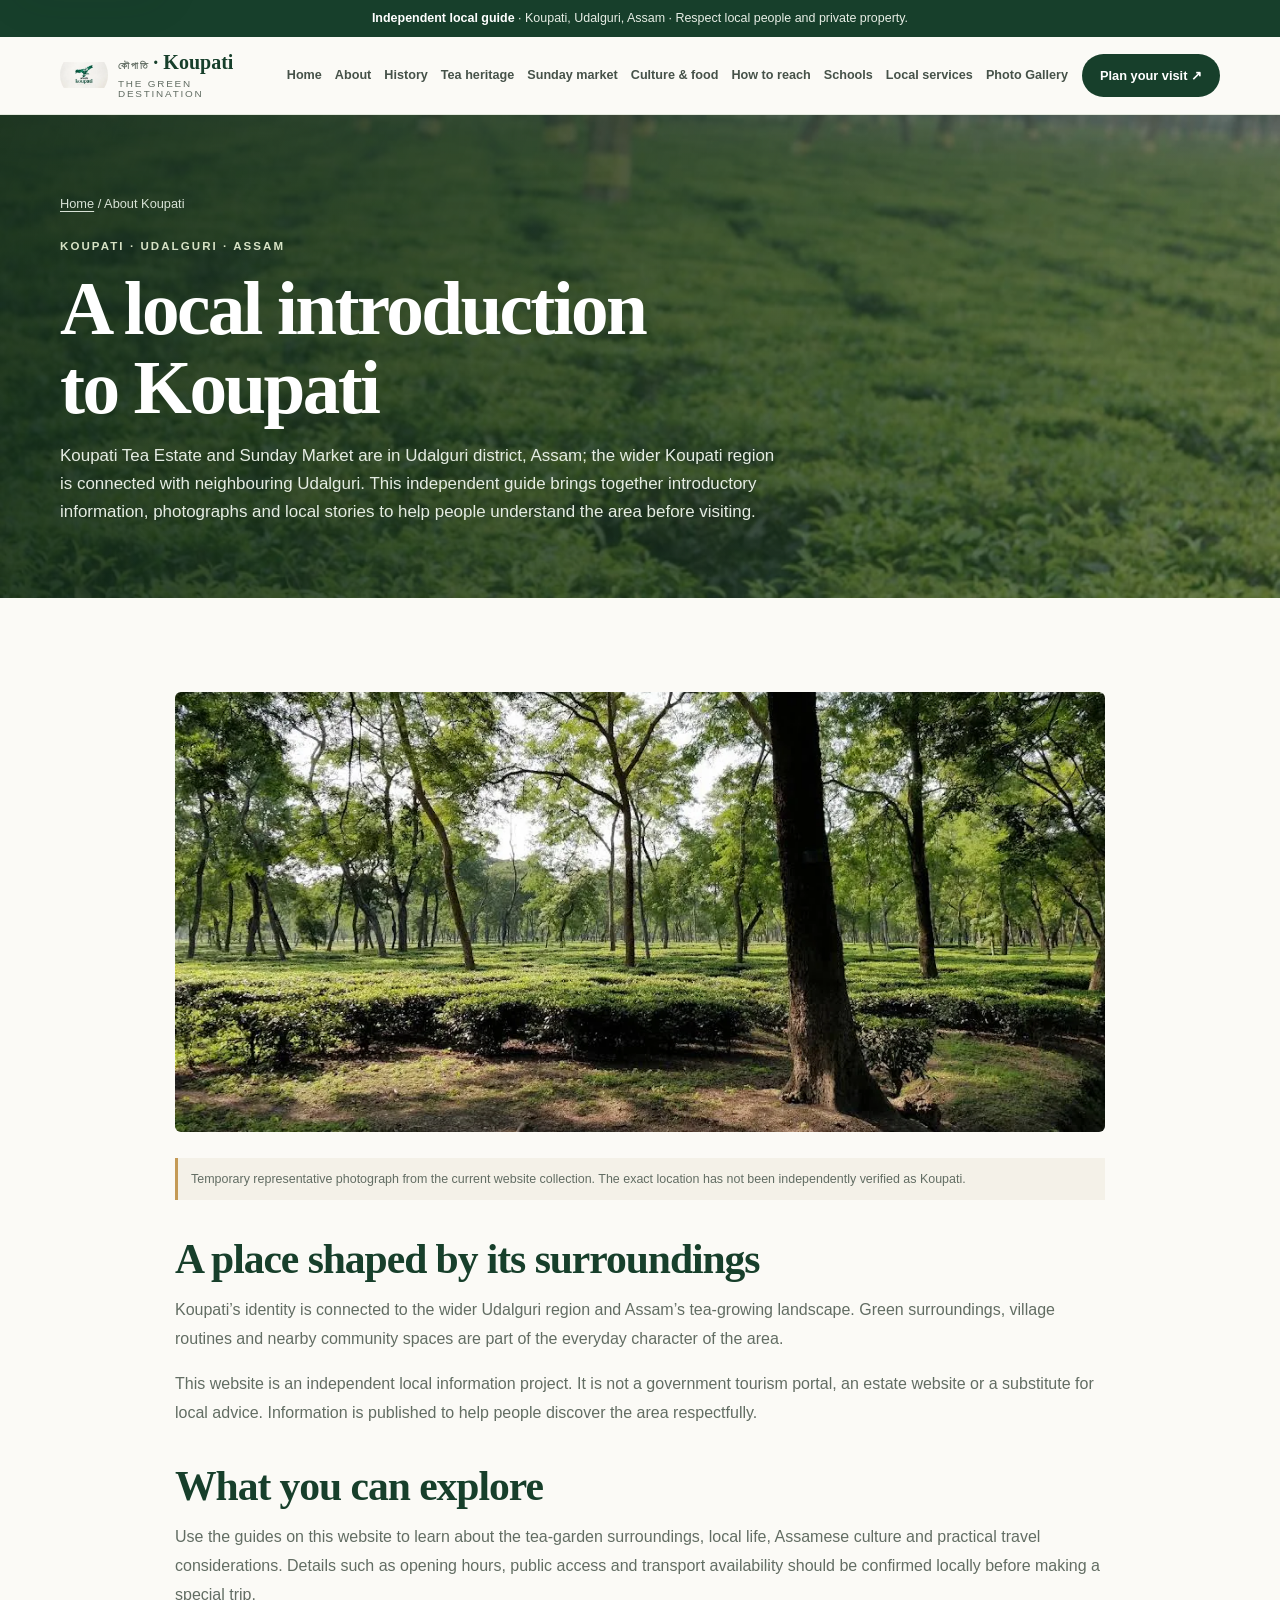
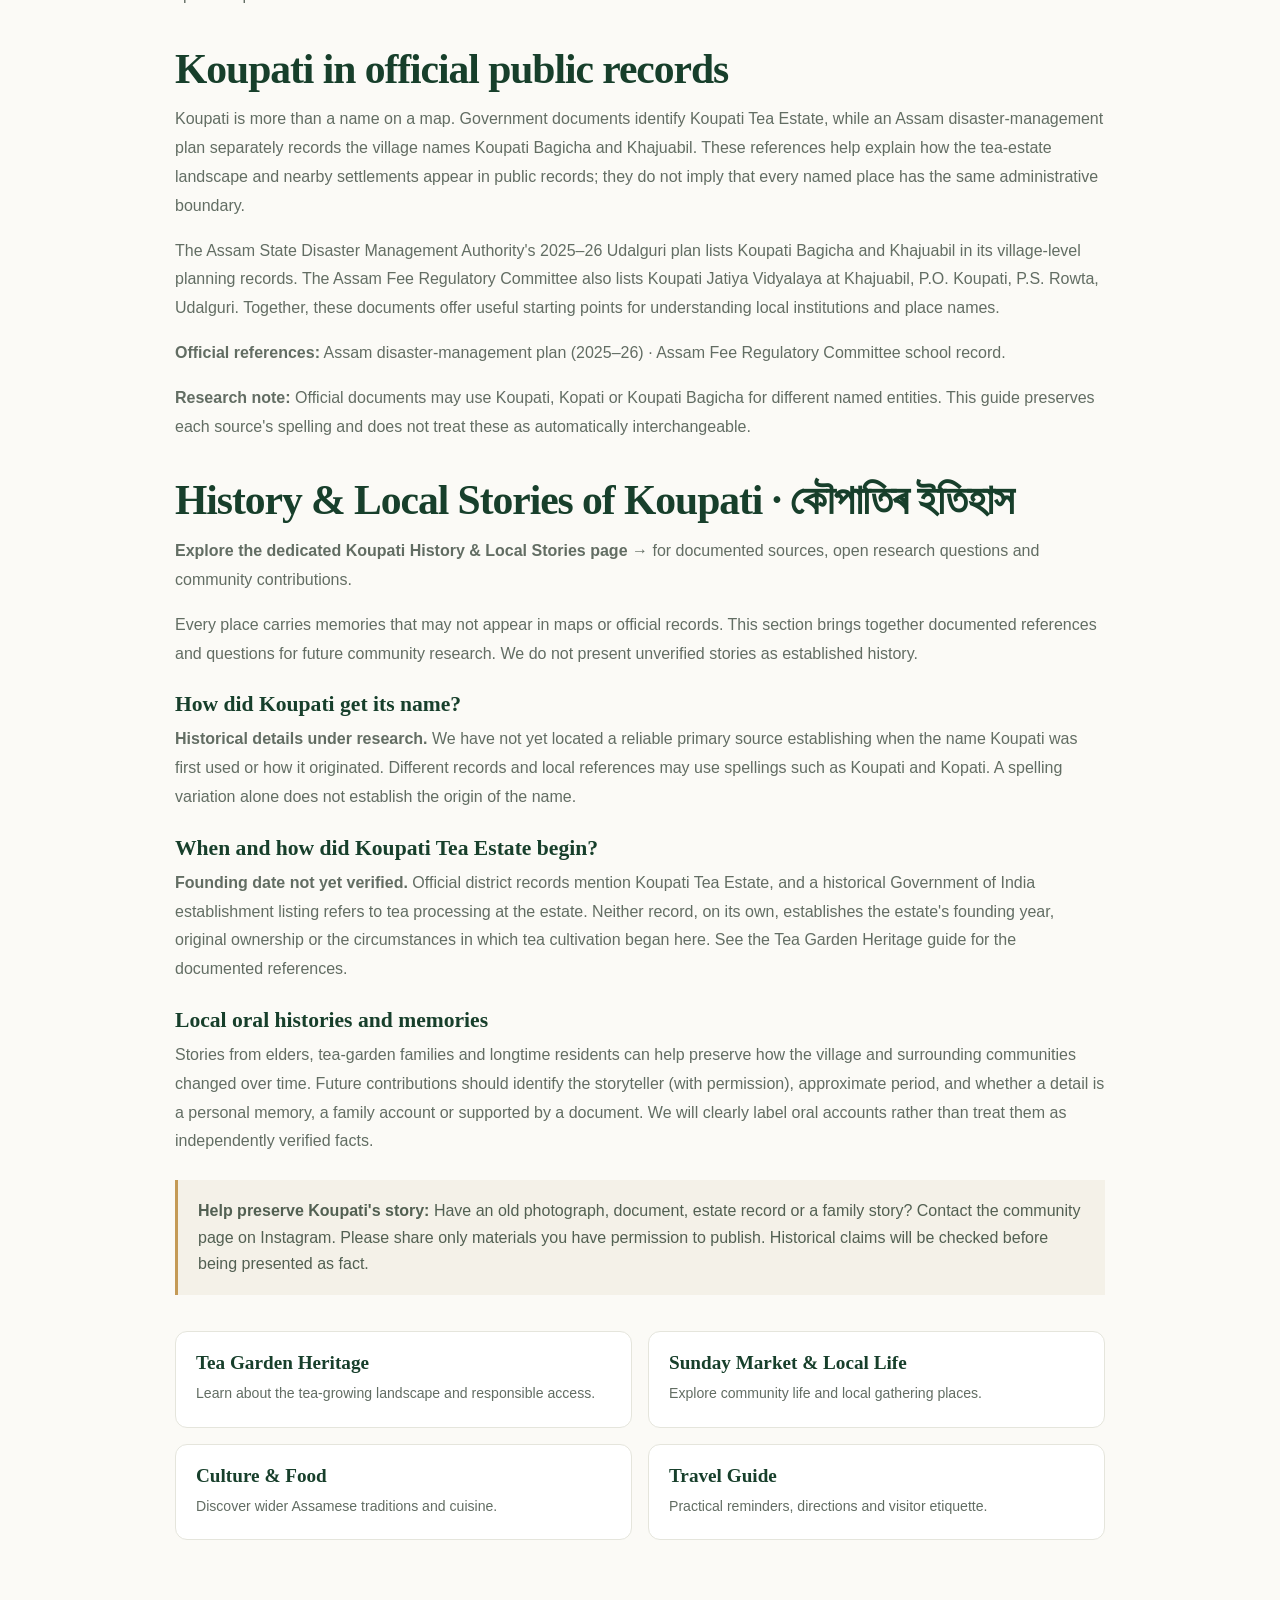
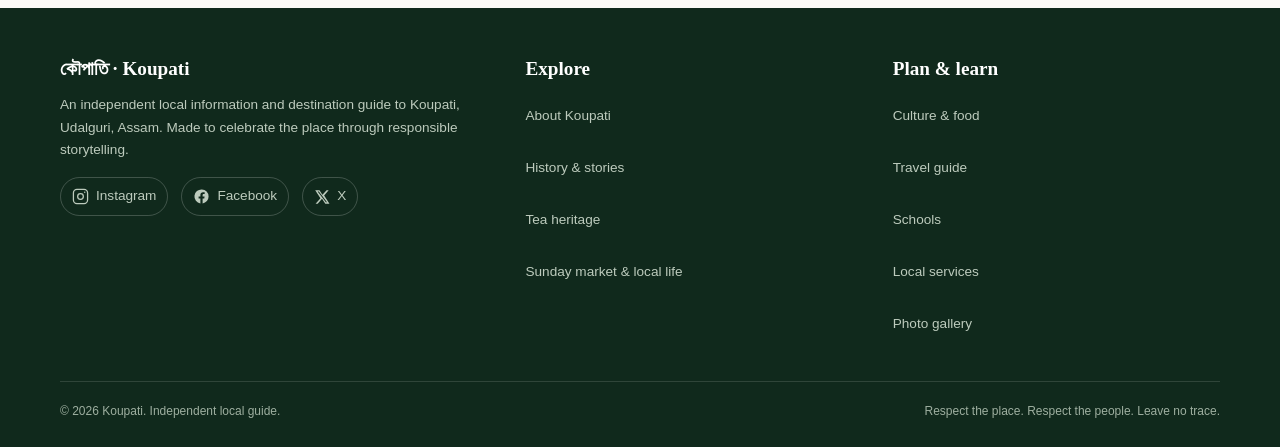
==== commit 2e5557d4: "Align about-koupati.html with approved navigation and accessibility rules" ====
--- a/about-koupati.html
+++ b/about-koupati.html
@@ -1,5 +1,5 @@
-<!doctype html><html lang="en" class="scroll-smooth"><head><meta charset="utf-8"><meta name="viewport" content="width=device-width, initial-scale=1"><meta name="theme-color" content="#173f2b"><title>About Koupati, Udalguri, Assam</title><meta name="description" content="Learn about Koupati in Udalguri, Assam, its tea-garden surroundings, community life and connections to nearby communities."><meta name="robots" content="index,follow"><link rel="canonical" href="https://koupati.vercel.app/about-koupati.html"><meta property="og:type" content="website"><meta property="og:url" content="https://koupati.vercel.app/about-koupati.html"><meta property="og:title" content="About Koupati, Udalguri, Assam"><meta property="og:description" content="Learn about Koupati in Udalguri, Assam, its tea-garden surroundings, community life and connections to the wider Udalguri district."><meta property="og:image" content="https://koupati.vercel.app/7.webp"><link rel="preconnect" href="https://fonts.googleapis.com"><link rel="preconnect" href="https://fonts.gstatic.com" crossorigin><link href="https://fonts.googleapis.com/css2?family=DM+Sans:wght@400;500;600;700&family=Playfair+Display:wght@500;600;700&family=Noto+Sans+Assamese:wght@400;500;600;700&display=swap" rel="stylesheet"><style>
-    :root{--forest:#173f2b;--forest2:#24583c;--leaf:#6f8f61;--cream:#f4f1e8;--paper:#fbfaf6;--gold:#c49a56;--ink:#202820;--muted:#687269;--line:#e5e5dc;--white:#fff;--shadow:0 18px 55px rgba(25,48,33,.10)}
+<!doctype html><html lang="en" class="scroll-smooth"><head><meta charset="utf-8"><meta name="viewport" content="width=device-width, initial-scale=1"><meta name="theme-color" content="#173f2b"><title>About Koupati, Udalguri, Assam</title><meta name="description" content="Learn about Koupati in Udalguri, Assam, its tea-garden surroundings, community life and connections to nearby communities."><meta name="robots" content="index,follow"><link rel="canonical" href="https://koupati.vercel.app/about-koupati.html"><meta property="og:type" content="website"><meta property="og:url" content="https://koupati.vercel.app/about-koupati.html"><meta property="og:title" content="About Koupati, Udalguri, Assam"><meta property="og:description" content="Learn about Koupati in Udalguri, Assam, its tea-garden surroundings, community life and connections to the wider Udalguri district."><meta property="og:image" content="https://koupati.vercel.app/7.webp"><link rel="preconnect" href="https://fonts.googleapis.com"><link rel="preconnect" href="https://fonts.gstatic.com" crossorigin><link href="https://fonts.googleapis.com/css2?family=DM+Sans:wght@400;500;600;700&family=Playfair+Display:wght@500;600;700&family=Noto+Sans+Assamese:wght@400;500;600;700&display=swap" rel="stylesheet" media="print" onload="this.media=\'all\'"><noscript><link rel="stylesheet" href="https://fonts.googleapis.com/css2?family=DM+Sans:wght@400;500;600;700&amp;family=Playfair+Display:wght@500;600;700&amp;family=Noto+Sans+Assamese:wght@400;500;600;700&amp;display=swap"></noscript><style>
+    :root{--forest:#173f2b;--forest2:#24583c;--leaf:#486c3e;--cream:#f4f1e8;--paper:#fbfaf6;--gold:#c49a56;--ink:#202820;--muted:#687269;--line:#e5e5dc;--white:#fff;--shadow:0 18px 55px rgba(25,48,33,.10)}
     *{box-sizing:border-box}html{scroll-behavior:smooth;scroll-padding-top:88px}body{margin:0;background:var(--paper);color:var(--ink);font-family:'DM Sans','Noto Sans Assamese',sans-serif;line-height:1.65}img{display:block;max-width:100%}a{color:inherit;text-decoration:none}button{font:inherit}.container{width:min(1160px,calc(100% - 40px));margin-inline:auto}.eyebrow{font-size:.72rem;text-transform:uppercase;letter-spacing:.18em;font-weight:700;color:var(--leaf)}.section{padding:92px 0}.section-head{max-width:700px;margin:0 auto 42px;text-align:center}.section-head h2{font:600 clamp(2rem,4vw,3.15rem)/1.13 'Playfair Display',serif;color:var(--forest);margin:10px 0 14px}.section-head p{color:var(--muted);margin:0}.btn{display:inline-flex;align-items:center;justify-content:center;gap:9px;border-radius:999px;padding:13px 21px;font-size:.9rem;font-weight:700;transition:.2s ease;border:1px solid transparent}.btn-primary{background:var(--forest);color:#fff}.btn-primary:hover{background:var(--forest2);transform:translateY(-2px)}.btn-light{background:rgba(255,255,255,.12);border-color:rgba(255,255,255,.55);color:#fff;backdrop-filter:blur(8px)}.btn-light:hover{background:#fff;color:var(--forest)}.topline{background:var(--forest);color:#e8eee6;font-size:.78rem;text-align:center;padding:8px 16px}.topline strong{color:#fff}.site-header{height:78px;position:sticky;top:0;z-index:1000;background:rgba(251,250,246,.94);backdrop-filter:blur(14px);border-bottom:1px solid rgba(23,63,43,.1)}.nav-wrap{height:100%;display:flex;align-items:center;justify-content:space-between;gap:24px}.brand{display:flex;align-items:center;gap:10px;min-width:160px}.brand img{width:48px;height:48px;object-fit:contain;border-radius:50%}.brand-name{display:flex;flex-direction:column;line-height:1.05}.brand-name strong{font:700 1.25rem 'Playfair Display',serif;color:var(--forest)}.brand-name span{font-size:.62rem;letter-spacing:.18em;text-transform:uppercase;color:var(--muted);margin-top:5px}.nav-links{display:flex;align-items:center;gap:22px;font-size:.83rem;font-weight:600;color:#465249}.nav-links a:hover,.nav-links button:hover{color:var(--leaf)}.nav-links button{border:0;background:none;color:inherit;cursor:pointer;font-weight:600}.nav-cta{white-space:nowrap;padding:10px 17px;font-size:.8rem}.menu-toggle{display:none;background:none;border:1px solid var(--line);border-radius:12px;padding:9px;color:var(--forest);font-size:1.25rem}.mobile-nav{display:none;background:var(--paper);border-top:1px solid var(--line);padding:12px 20px 20px;box-shadow:var(--shadow)}.mobile-nav.open{display:grid;gap:3px}.mobile-nav a,.mobile-nav button{padding:11px 4px;border:0;border-bottom:1px solid var(--line);background:none;text-align:left;font-weight:600;color:var(--forest)}
     .hero{min-height:690px;position:relative;display:flex;align-items:center;overflow:hidden;background:#14291e;color:white}.hero:before{content:"";position:absolute;inset:0;background:linear-gradient(90deg,rgba(9,28,17,.82),rgba(9,28,17,.47) 55%,rgba(9,28,17,.12)),linear-gradient(0deg,rgba(9,28,17,.35),transparent 55%);z-index:1}.hero-bg{position:absolute;inset:0;width:100%;height:100%;object-fit:cover;object-position:center 48%;animation:slowzoom 18s ease-in-out infinite alternate}.hero-content{position:relative;z-index:2;padding:100px 0 110px;max-width:760px}.hero-kicker{display:inline-flex;align-items:center;gap:9px;padding:7px 13px;border:1px solid rgba(255,255,255,.35);border-radius:999px;background:rgba(255,255,255,.1);font-size:.75rem;letter-spacing:.06em;color:#f1f3eb}.hero-kicker i{width:7px;height:7px;border-radius:50%;background:#c7d7a2}.hero h1{font:600 clamp(3.1rem,7.4vw,6.4rem)/.99 'Playfair Display',serif;letter-spacing:-.035em;margin:25px 0 10px}.hero h1 span{display:block;color:#e4d6b7;font:500 clamp(1.65rem,3vw,2.45rem)/1.3 'Noto Sans Assamese','Playfair Display',serif;letter-spacing:0;margin-top:14px}.hero-copy{font-size:clamp(1rem,1.7vw,1.17rem);color:#e7ece5;max-width:620px;margin:23px 0 30px}.hero-actions{display:flex;flex-wrap:wrap;gap:12px}.hero-note{margin-top:48px;color:#e4e9e1;font-size:.8rem;display:flex;align-items:center;gap:12px}.hero-note:before{content:"";width:42px;height:1px;background:var(--gold)}@keyframes slowzoom{to{transform:scale(1.06)}}
     .intro{background:var(--cream);padding:30px 0}.intro-grid{display:grid;grid-template-columns:repeat(3,1fr);gap:24px}.intro-item{padding:12px 20px;border-right:1px solid #d8d9ce}.intro-item:last-child{border:0}.intro-item b{display:block;color:var(--forest);font:600 1.25rem 'Playfair Display',serif}.intro-item span{font-size:.82rem;color:var(--muted)}
@@ -31,6 +31,9 @@
 :where(a,button,[role="button"],[tabindex]):focus-visible{outline:3px solid #d8c89b;outline-offset:3px}
 @media(prefers-reduced-motion:reduce){html{scroll-behavior:auto!important}*,*::before,*::after{animation-duration:.01ms!important;animation-iteration-count:1!important;transition-duration:.01ms!important}}
 
+
+/* Site-wide DESIGN.md consistency and touch-target rules */
+.menu-toggle{min-width:44px;min-height:44px}.mobile-nav a{min-height:44px;display:flex;align-items:center}.footer-links a{min-height:44px;display:flex;align-items:center}.nav-links a{white-space:nowrap}@media(max-width:760px){.mobile-nav{max-height:calc(100dvh - 70px);overflow-y:auto}}@media(prefers-reduced-motion:reduce){.mobile-nav{scroll-behavior:auto}}
 </style><script type="application/ld+json">{"@context":"https://schema.org","@type":"WebPage","name":"About Koupati, Udalguri, Assam","description":"Learn about Koupati in Udalguri, Assam, its tea-garden surroundings, community life and connections to the wider Udalguri region.","url":"https://koupati.vercel.app/about-koupati.html","isPartOf":{"@type":"WebSite","name":"Koupati","url":"https://koupati.vercel.app/"}}</script><meta name="twitter:card" content="summary_large_image"><meta name="twitter:title" content="About Koupati, Udalguri, Assam"><meta name="twitter:description" content="Learn about Koupati in Udalguri, Assam, its tea-garden surroundings, community life and connections to the wider Udalguri region."><meta name="twitter:image" content="https://koupati.vercel.app/7.webp"></head><body><a class="skip-link" href="#main-content">Skip to content</a><div class="topline"><strong>Independent local guide</strong> · Koupati, Udalguri, Assam · Respect local people and private property.</div>
-<header class="site-header"><div class="container nav-wrap"><a class="brand" href="/" aria-label="Koupati home"><img src="images/koupati_logo-optimized.webp" alt="Koupati logo" decoding="async" fetchpriority="high" width="320" height="175"><span class="brand-name"><strong>কৌপাতি · Koupati</strong><span>The green destination</span></span></a><nav class="nav-links" aria-label="Main navigation"><a href="/">Home</a><a href="about-koupati.html">About</a><a href="tea-garden.html">Tea heritage</a><a href="local-life.html">Sunday market</a><a href="culture-food.html">Culture & food</a><a href="travel-guide.html#transport-options">How to reach</a><a href="education.html">Schools</a><a href="nearby-villages-hospitals.html">Local services</a><a href="gallery.html">Photo Gallery</a></nav><a class="btn btn-primary nav-cta" href="travel-guide.html">Plan your visit ↗</a><button class="menu-toggle" id="menuToggle" aria-label="Open navigation" aria-expanded="false" aria-controls="mobileNav">☰</button></div><nav class="mobile-nav" id="mobileNav" aria-label="Mobile navigation"><a href="/">Home</a><a href="about-koupati.html">About</a><a href="tea-garden.html">Tea heritage</a><a href="local-life.html">Sunday market</a><a href="culture-food.html">Culture & food</a><a href="travel-guide.html#transport-options">How to reach</a><a href="education.html">Schools</a><a href="nearby-villages-hospitals.html">Local services</a><a href="gallery.html">Photo Gallery</a></nav></header><main id="main-content"><section class="page-hero"><div class="container"><div class="breadcrumb"><a href="/">Home</a> / About Koupati</div><span class="eyebrow" style="color:#d7e2c5">Koupati · Udalguri · Assam</span><h1>A local introduction to Koupati</h1><p>Koupati Tea Estate and Sunday Market are in Udalguri district, Assam; the wider Koupati region is connected with neighbouring Udalguri. This independent guide brings together introductory information, photographs and local stories to help people understand the area before visiting.</p></div></section><section class="page-content"><div class="container content-wrap"><img class="content-image" src="12-optimized.webp" alt="Representative green rural landscape; exact location not verified" loading="lazy" decoding="async" fetchpriority="low" width="1045" height="608"><p class="image-note">Temporary representative photograph from the current website collection. The exact location has not been independently verified as Koupati.</p><h2>A place shaped by its surroundings</h2><p>Koupati’s identity is connected to the wider Udalguri region and Assam’s tea-growing landscape. Green surroundings, village routines and nearby community spaces are part of the everyday character of the area.</p><p>This website is an independent local information project. It is not a government tourism portal, an estate website or a substitute for local advice. Information is published to help people discover the area respectfully.</p><h2>What you can explore</h2><p>Use the guides on this website to learn about the tea-garden surroundings, local life, Assamese culture and practical travel considerations. Details such as opening hours, public access and transport availability should be confirmed locally before making a special trip.</p><h2>Koupati in official public records</h2><p>Koupati is more than a name on a map. Government documents identify Koupati Tea Estate, while an Assam disaster-management plan separately records the village names Koupati Bagicha and Khajuabil. These references help explain how the tea-estate landscape and nearby settlements appear in public records; they do not imply that every named place has the same administrative boundary.</p><p>The Assam State Disaster Management Authority's 2025–26 Udalguri plan lists Koupati Bagicha and Khajuabil in its village-level planning records. The Assam Fee Regulatory Committee also lists Koupati Jatiya Vidyalaya at Khajuabil, P.O. Koupati, P.S. Rowta, Udalguri. Together, these documents offer useful starting points for understanding local institutions and place names.</p><p><strong>Official references:</strong> <a href="https://asdma.assam.gov.in/sites/default/files/swf_utility_folder/departments/asdma_revenue_uneecopscloud_com_oid_70/menu/document/udalguri_2025_26.pdf" target="_blank" rel="noopener noreferrer">Assam disaster-management plan (2025–26)</a> · <a href="https://www.feeregulatoryassam.com/schools/koupati-jatiya-vidyalaya-udalguri" target="_blank" rel="noopener noreferrer">Assam Fee Regulatory Committee school record</a>.</p><p><strong>Research note:</strong> Official documents may use Koupati, Kopati or Koupati Bagicha for different named entities. This guide preserves each source's spelling and does not treat these as automatically interchangeable.</p><section aria-labelledby="history-stories-title"><h2 id="history-stories-title">History &amp; Local Stories of Koupati · কৌপাতিৰ ইতিহাস</h2><p><a href="history-local-stories.html"><strong>Explore the dedicated Koupati History &amp; Local Stories page →</strong></a> for documented sources, open research questions and community contributions.</p><p>Every place carries memories that may not appear in maps or official records. This section brings together documented references and questions for future community research. We do not present unverified stories as established history.</p><h3>How did Koupati get its name?</h3><p><strong>Historical details under research.</strong> We have not yet located a reliable primary source establishing when the name Koupati was first used or how it originated. Different records and local references may use spellings such as Koupati and Kopati. A spelling variation alone does not establish the origin of the name.</p><h3>When and how did Koupati Tea Estate begin?</h3><p><strong>Founding date not yet verified.</strong> Official district records mention Koupati Tea Estate, and a historical Government of India establishment listing refers to tea processing at the estate. Neither record, on its own, establishes the estate's founding year, original ownership or the circumstances in which tea cultivation began here. See the <a href="tea-garden.html">Tea Garden Heritage guide</a> for the documented references.</p><h3>Local oral histories and memories</h3><p>Stories from elders, tea-garden families and longtime residents can help preserve how the village and surrounding communities changed over time. Future contributions should identify the storyteller (with permission), approximate period, and whether a detail is a personal memory, a family account or supported by a document. We will clearly label oral accounts rather than treat them as independently verified facts.</p><div class="note-box"><strong>Help preserve Koupati's story:</strong> Have an old photograph, document, estate record or a family story? Contact the community page on <a href="https://www.instagram.com/koupati_official/" target="_blank" rel="noopener noreferrer">Instagram</a>. Please share only materials you have permission to publish. Historical claims will be checked before being presented as fact.</div></section><div class="page-links"><a class="page-link" href="tea-garden.html"><strong>Tea Garden Heritage</strong><span>Learn about the tea-growing landscape and responsible access.</span></a><a class="page-link" href="local-life.html"><strong>Sunday Market & Local Life</strong><span>Explore community life and local gathering places.</span></a><a class="page-link" href="culture-food.html"><strong>Culture & Food</strong><span>Discover wider Assamese traditions and cuisine.</span></a><a class="page-link" href="travel-guide.html"><strong>Travel Guide</strong><span>Practical reminders, directions and visitor etiquette.</span></a></div></div></section></main><footer class="footer"><div class="container"><div class="footer-grid"><div><h3>কৌপাতি · Koupati</h3><p>An independent local information and destination guide to Koupati, Udalguri, Assam. Made to celebrate the place through responsible storytelling.</p><div class="socials" style="flex-wrap:wrap"><a href="https://www.instagram.com/koupati_official/" target="_blank" rel="noopener noreferrer" aria-label="Koupati on Instagram" style="display:inline-flex;align-items:center;gap:7px"><svg aria-hidden="true" width="17" height="17" viewBox="0 0 24 24" fill="none" stroke="currentColor" stroke-width="1.8" stroke-linecap="round" stroke-linejoin="round"><rect x="2" y="2" width="20" height="20" rx="5"/><circle cx="12" cy="12" r="4"/><circle cx="18" cy="6" r="1" fill="currentColor" stroke="none"/></svg><span>Instagram</span></a><a href="https://www.facebook.com/infokoupati" target="_blank" rel="noopener noreferrer" aria-label="Koupati on Facebook" style="display:inline-flex;align-items:center;gap:7px"><svg aria-hidden="true" width="17" height="17" viewBox="0 0 24 24" fill="currentColor"><path d="M22 12a10 10 0 1 0-11.56 9.88v-6.99H7.9V12h2.54V9.8c0-2.5 1.49-3.89 3.78-3.89 1.09 0 2.23.2 2.23.2v2.46H15.2c-1.24 0-1.63.77-1.63 1.56V12h2.77l-.44 2.89h-2.33v6.99A10 10 0 0 0 22 12Z"/></svg><span>Facebook</span></a><a href="https://x.com/KoupatiOfficial" target="_blank" rel="noopener noreferrer" aria-label="Koupati on X" style="display:inline-flex;align-items:center;gap:7px"><svg aria-hidden="true" width="16" height="16" viewBox="0 0 24 24" fill="currentColor"><path d="M18.9 2H22l-6.8 7.77L23.2 22h-6.26l-4.9-7.43L5.54 22H2.4l7.27-8.31L1.8 2h6.42l4.43 6.77L18.9 2Zm-1.1 18h1.73L7.28 3.89H5.42L17.8 20Z"/></svg><span>X</span></a></div></div><div><h3>Explore</h3><div class="footer-links"><a href="about-koupati.html">About Koupati</a><a href="tea-garden.html">Tea heritage</a><a href="local-life.html">Sunday market & local life</a></div></div><div><h3>Plan & learn</h3><div class="footer-links"><a href="culture-food.html">Culture & food</a><a href="travel-guide.html">Travel guide</a><a href="gallery.html">Photo gallery</a></div></div></div><div class="footer-bottom"><span>© <span id="year"></span> Koupati. Independent local guide.</span><span>Respect the place. Respect the people. Leave no trace.</span></div></div></footer>
-<script>const t=document.getElementById('menuToggle'),m=document.getElementById('mobileNav');if(t&&m){t.addEventListener('click',()=>{const o=m.classList.toggle('open');t.setAttribute('aria-expanded',String(o));t.setAttribute('aria-label',o?'Close navigation':'Open navigation')});m.querySelectorAll('a').forEach(a=>a.addEventListener('click',()=>{m.classList.remove('open');t.setAttribute('aria-expanded','false');t.setAttribute('aria-label','Open navigation')}))}document.getElementById('year').textContent=new Date().getFullYear();</script></body></html>+<header class="site-header"><div class="container nav-wrap"><a class="brand" href="/" aria-label="Koupati home"><img src="images/koupati_logo-optimized.webp" alt="Koupati logo" decoding="async" width="320" height="175"><span class="brand-name"><strong><span lang="as">কৌপাতি</span> · Koupati</strong><span>The green destination</span></span></a><nav class="nav-links" aria-label="Main navigation"><a href="/">Home</a><a href="about-koupati.html">About</a><a href="history-local-stories.html">History</a><a href="tea-garden.html">Tea heritage</a><a href="local-life.html">Sunday market</a><a href="culture-food.html">Culture & food</a><a href="travel-guide.html#transport-options">How to reach</a><a href="education.html">Schools</a><a href="nearby-villages-hospitals.html">Local services</a><a href="gallery.html">Photo Gallery</a></nav><a class="btn btn-primary nav-cta" href="travel-guide.html">Plan your visit ↗</a><button class="menu-toggle" id="menuToggle" aria-label="Open navigation" aria-expanded="false" aria-controls="mobileNav">☰</button></div><nav class="mobile-nav" id="mobileNav" aria-label="Mobile navigation"><a href="/">Home</a><a href="about-koupati.html">About</a><a href="history-local-stories.html">History &amp; Stories</a><a href="tea-garden.html">Tea heritage</a><a href="local-life.html">Sunday market</a><a href="culture-food.html">Culture & food</a><a href="travel-guide.html#transport-options">How to reach</a><a href="education.html">Schools</a><a href="nearby-villages-hospitals.html">Local services</a><a href="gallery.html">Photo Gallery</a></nav></header><main id="main-content"><section class="page-hero"><div class="container"><div class="breadcrumb"><a href="/">Home</a> / About Koupati</div><span class="eyebrow" style="color:#d7e2c5">Koupati · Udalguri · Assam</span><h1>A local introduction to Koupati</h1><p>Koupati Tea Estate and Sunday Market are in Udalguri district, Assam; the wider Koupati region is connected with neighbouring Udalguri. This independent guide brings together introductory information, photographs and local stories to help people understand the area before visiting.</p></div></section><section class="page-content"><div class="container content-wrap"><img class="content-image" src="12-optimized.webp" alt="Representative green rural landscape; exact location not verified" loading="lazy" decoding="async" fetchpriority="low" width="1045" height="608"><p class="image-note">Temporary representative photograph from the current website collection. The exact location has not been independently verified as Koupati.</p><h2>A place shaped by its surroundings</h2><p>Koupati’s identity is connected to the wider Udalguri region and Assam’s tea-growing landscape. Green surroundings, village routines and nearby community spaces are part of the everyday character of the area.</p><p>This website is an independent local information project. It is not a government tourism portal, an estate website or a substitute for local advice. Information is published to help people discover the area respectfully.</p><h2>What you can explore</h2><p>Use the guides on this website to learn about the tea-garden surroundings, local life, Assamese culture and practical travel considerations. Details such as opening hours, public access and transport availability should be confirmed locally before making a special trip.</p><h2>Koupati in official public records</h2><p>Koupati is more than a name on a map. Government documents identify Koupati Tea Estate, while an Assam disaster-management plan separately records the village names Koupati Bagicha and Khajuabil. These references help explain how the tea-estate landscape and nearby settlements appear in public records; they do not imply that every named place has the same administrative boundary.</p><p>The Assam State Disaster Management Authority's 2025–26 Udalguri plan lists Koupati Bagicha and Khajuabil in its village-level planning records. The Assam Fee Regulatory Committee also lists Koupati Jatiya Vidyalaya at Khajuabil, P.O. Koupati, P.S. Rowta, Udalguri. Together, these documents offer useful starting points for understanding local institutions and place names.</p><p><strong>Official references:</strong> <a href="https://asdma.assam.gov.in/sites/default/files/swf_utility_folder/departments/asdma_revenue_uneecopscloud_com_oid_70/menu/document/udalguri_2025_26.pdf" target="_blank" rel="noopener noreferrer">Assam disaster-management plan (2025–26)</a> · <a href="https://www.feeregulatoryassam.com/schools/koupati-jatiya-vidyalaya-udalguri" target="_blank" rel="noopener noreferrer">Assam Fee Regulatory Committee school record</a>.</p><p><strong>Research note:</strong> Official documents may use Koupati, Kopati or Koupati Bagicha for different named entities. This guide preserves each source's spelling and does not treat these as automatically interchangeable.</p><section aria-labelledby="history-stories-title"><h2 id="history-stories-title">History &amp; Local Stories of Koupati · কৌপাতিৰ ইতিহাস</h2><p><a href="history-local-stories.html"><strong>Explore the dedicated Koupati History &amp; Local Stories page →</strong></a> for documented sources, open research questions and community contributions.</p><p>Every place carries memories that may not appear in maps or official records. This section brings together documented references and questions for future community research. We do not present unverified stories as established history.</p><h3>How did Koupati get its name?</h3><p><strong>Historical details under research.</strong> We have not yet located a reliable primary source establishing when the name Koupati was first used or how it originated. Different records and local references may use spellings such as Koupati and Kopati. A spelling variation alone does not establish the origin of the name.</p><h3>When and how did Koupati Tea Estate begin?</h3><p><strong>Founding date not yet verified.</strong> Official district records mention Koupati Tea Estate, and a historical Government of India establishment listing refers to tea processing at the estate. Neither record, on its own, establishes the estate's founding year, original ownership or the circumstances in which tea cultivation began here. See the <a href="tea-garden.html">Tea Garden Heritage guide</a> for the documented references.</p><h3>Local oral histories and memories</h3><p>Stories from elders, tea-garden families and longtime residents can help preserve how the village and surrounding communities changed over time. Future contributions should identify the storyteller (with permission), approximate period, and whether a detail is a personal memory, a family account or supported by a document. We will clearly label oral accounts rather than treat them as independently verified facts.</p><div class="note-box"><strong>Help preserve Koupati's story:</strong> Have an old photograph, document, estate record or a family story? Contact the community page on <a href="https://www.instagram.com/koupati_official/" target="_blank" rel="noopener noreferrer">Instagram</a>. Please share only materials you have permission to publish. Historical claims will be checked before being presented as fact.</div></section><div class="page-links"><a class="page-link" href="tea-garden.html"><strong>Tea Garden Heritage</strong><span>Learn about the tea-growing landscape and responsible access.</span></a><a class="page-link" href="local-life.html"><strong>Sunday Market & Local Life</strong><span>Explore community life and local gathering places.</span></a><a class="page-link" href="culture-food.html"><strong>Culture & Food</strong><span>Discover wider Assamese traditions and cuisine.</span></a><a class="page-link" href="travel-guide.html"><strong>Travel Guide</strong><span>Practical reminders, directions and visitor etiquette.</span></a></div></div></section></main><footer class="footer"><div class="container"><div class="footer-grid"><div><h3><span lang="as">কৌপাতি</span> · Koupati</h3><p>An independent local information and destination guide to Koupati, Udalguri, Assam. Made to celebrate the place through responsible storytelling.</p><div class="socials" style="flex-wrap:wrap"><a href="https://www.instagram.com/koupati_official/" target="_blank" rel="noopener noreferrer" aria-label="Koupati on Instagram" style="display:inline-flex;align-items:center;gap:7px"><svg aria-hidden="true" width="17" height="17" viewBox="0 0 24 24" fill="none" stroke="currentColor" stroke-width="1.8" stroke-linecap="round" stroke-linejoin="round"><rect x="2" y="2" width="20" height="20" rx="5"/><circle cx="12" cy="12" r="4"/><circle cx="18" cy="6" r="1" fill="currentColor" stroke="none"/></svg><span>Instagram</span></a><a href="https://www.facebook.com/infokoupati" target="_blank" rel="noopener noreferrer" aria-label="Koupati on Facebook" style="display:inline-flex;align-items:center;gap:7px"><svg aria-hidden="true" width="17" height="17" viewBox="0 0 24 24" fill="currentColor"><path d="M22 12a10 10 0 1 0-11.56 9.88v-6.99H7.9V12h2.54V9.8c0-2.5 1.49-3.89 3.78-3.89 1.09 0 2.23.2 2.23.2v2.46H15.2c-1.24 0-1.63.77-1.63 1.56V12h2.77l-.44 2.89h-2.33v6.99A10 10 0 0 0 22 12Z"/></svg><span>Facebook</span></a><a href="https://x.com/KoupatiOfficial" target="_blank" rel="noopener noreferrer" aria-label="Koupati on X" style="display:inline-flex;align-items:center;gap:7px"><svg aria-hidden="true" width="16" height="16" viewBox="0 0 24 24" fill="currentColor"><path d="M18.9 2H22l-6.8 7.77L23.2 22h-6.26l-4.9-7.43L5.54 22H2.4l7.27-8.31L1.8 2h6.42l4.43 6.77L18.9 2Zm-1.1 18h1.73L7.28 3.89H5.42L17.8 20Z"/></svg><span>X</span></a></div></div><div><h3>Explore</h3><div class="footer-links"><a href="about-koupati.html">About Koupati</a><a href="history-local-stories.html">History &amp; stories</a><a href="tea-garden.html">Tea heritage</a><a href="local-life.html">Sunday market & local life</a></div></div><div><h3>Plan & learn</h3><div class="footer-links"><a href="culture-food.html">Culture & food</a><a href="travel-guide.html">Travel guide</a><a href="education.html">Schools</a><a href="nearby-villages-hospitals.html">Local services</a><a href="gallery.html">Photo gallery</a></div></div></div><div class="footer-bottom"><span>© <span id="year"></span> Koupati. Independent local guide.</span><span>Respect the place. Respect the people. Leave no trace.</span></div></div></footer>
+<script>const t=document.getElementById('menuToggle'),m=document.getElementById('mobileNav');if(t&&m){const closeMenu=(restore=false)=>{m.classList.remove('open');t.setAttribute('aria-expanded','false');t.setAttribute('aria-label','Open navigation');if(restore)t.focus()};t.addEventListener('click',()=>{if(m.classList.contains('open'))closeMenu();else{m.classList.add('open');t.setAttribute('aria-expanded','true');t.setAttribute('aria-label','Close navigation')}});m.querySelectorAll('a').forEach(a=>a.addEventListener('click',()=>closeMenu()));document.addEventListener('keydown',e=>{if(e.key==='Escape'&&m.classList.contains('open'))closeMenu(true)});document.addEventListener('pointerdown',e=>{if(m.classList.contains('open')&&!m.contains(e.target)&&!t.contains(e.target))closeMenu()})}document.getElementById('year').textContent=new Date().getFullYear();</script></body></html>
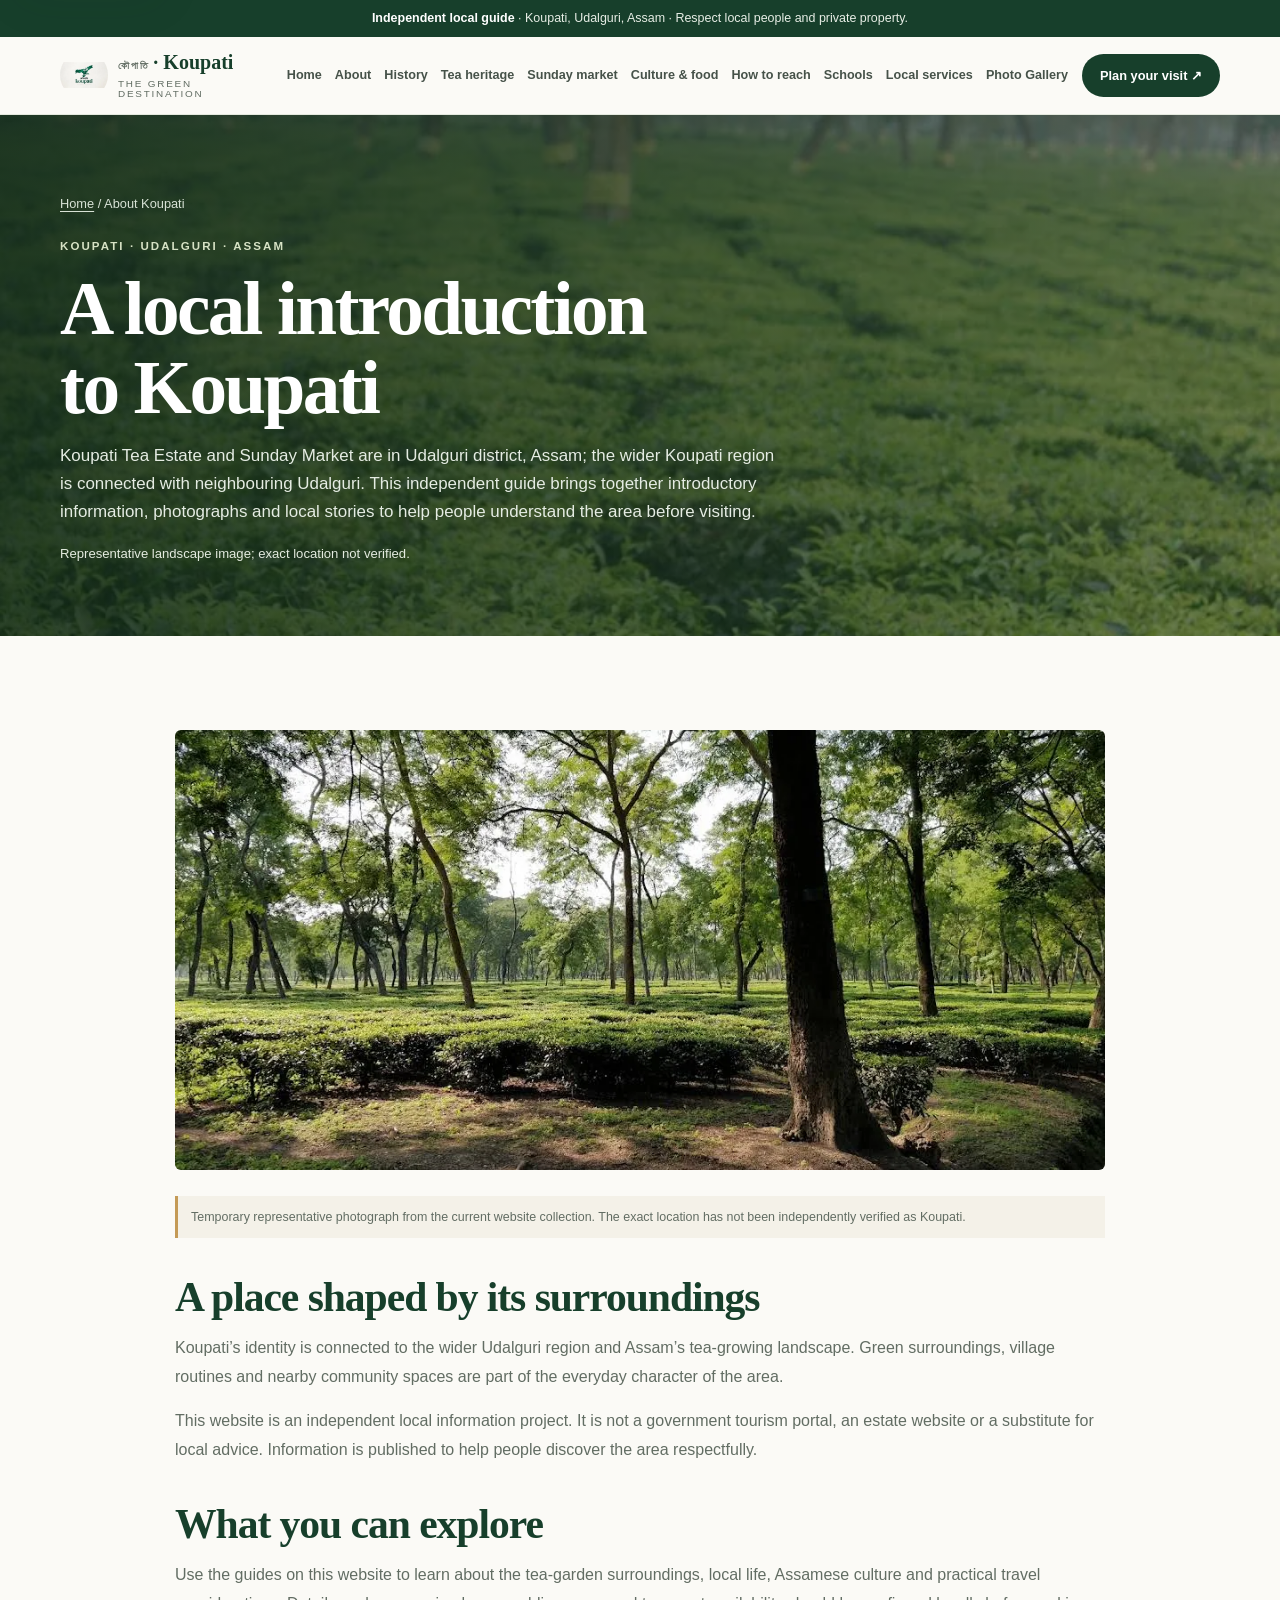
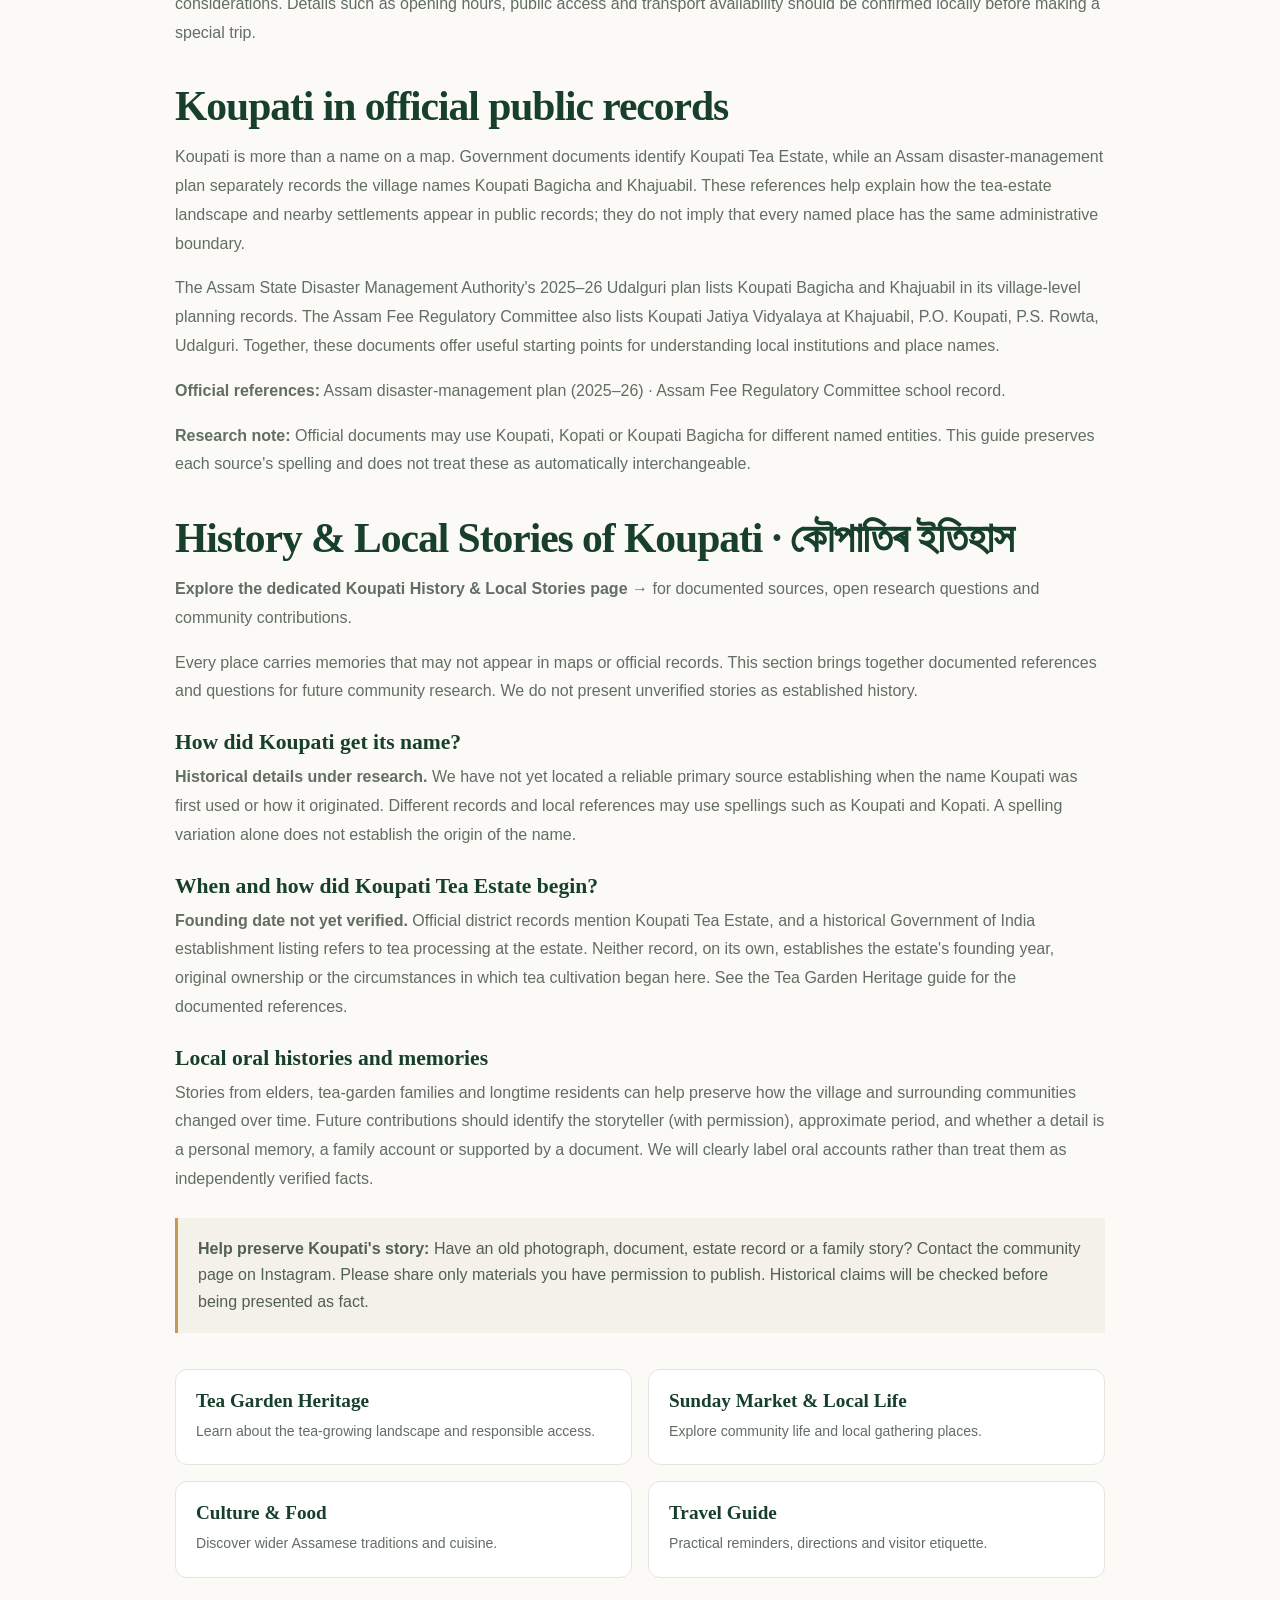
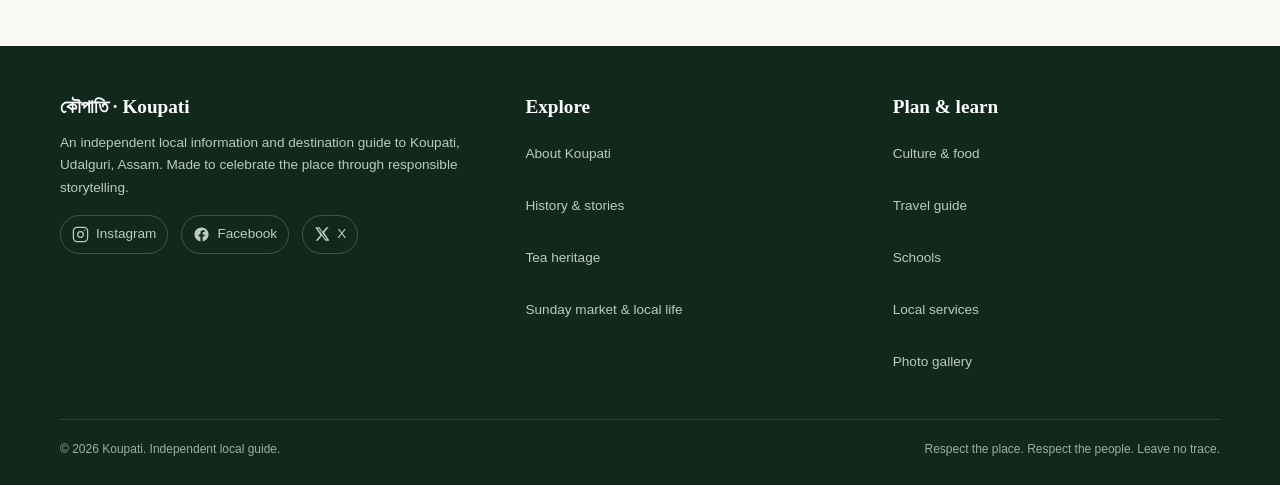
==== commit 1cccac3c: "Optimize hero imagery and breadcrumb SEO for about-koupati.html" ====
--- a/about-koupati.html
+++ b/about-koupati.html
@@ -1,4 +1,4 @@
-<!doctype html><html lang="en" class="scroll-smooth"><head><meta charset="utf-8"><meta name="viewport" content="width=device-width, initial-scale=1"><meta name="theme-color" content="#173f2b"><title>About Koupati, Udalguri, Assam</title><meta name="description" content="Learn about Koupati in Udalguri, Assam, its tea-garden surroundings, community life and connections to nearby communities."><meta name="robots" content="index,follow"><link rel="canonical" href="https://koupati.vercel.app/about-koupati.html"><meta property="og:type" content="website"><meta property="og:url" content="https://koupati.vercel.app/about-koupati.html"><meta property="og:title" content="About Koupati, Udalguri, Assam"><meta property="og:description" content="Learn about Koupati in Udalguri, Assam, its tea-garden surroundings, community life and connections to the wider Udalguri district."><meta property="og:image" content="https://koupati.vercel.app/7.webp"><link rel="preconnect" href="https://fonts.googleapis.com"><link rel="preconnect" href="https://fonts.gstatic.com" crossorigin><link href="https://fonts.googleapis.com/css2?family=DM+Sans:wght@400;500;600;700&family=Playfair+Display:wght@500;600;700&family=Noto+Sans+Assamese:wght@400;500;600;700&display=swap" rel="stylesheet" media="print" onload="this.media=\'all\'"><noscript><link rel="stylesheet" href="https://fonts.googleapis.com/css2?family=DM+Sans:wght@400;500;600;700&amp;family=Playfair+Display:wght@500;600;700&amp;family=Noto+Sans+Assamese:wght@400;500;600;700&amp;display=swap"></noscript><style>
+<!doctype html><html lang="en" class="scroll-smooth"><head><meta charset="utf-8"><meta name="viewport" content="width=device-width, initial-scale=1"><meta name="theme-color" content="#173f2b"><title>About Koupati, Udalguri, Assam</title><meta name="description" content="Learn about Koupati in Udalguri, Assam, its tea-garden surroundings, community life and connections to nearby communities."><meta name="robots" content="index,follow"><link rel="canonical" href="https://koupati.vercel.app/about-koupati.html"><meta property="og:type" content="website"><meta property="og:url" content="https://koupati.vercel.app/about-koupati.html"><meta property="og:title" content="About Koupati, Udalguri, Assam"><meta property="og:description" content="Learn about Koupati in Udalguri, Assam, its tea-garden surroundings, community life and connections to the wider Udalguri district."><meta property="og:image" content="https://koupati.vercel.app/7-optimized.webp"><link rel="preconnect" href="https://fonts.googleapis.com"><link rel="preconnect" href="https://fonts.gstatic.com" crossorigin><link href="https://fonts.googleapis.com/css2?family=DM+Sans:wght@400;500;600;700&family=Playfair+Display:wght@500;600;700&family=Noto+Sans+Assamese:wght@400;500;600;700&display=swap" rel="stylesheet" media="print" onload="this.media=\'all\'"><noscript><link rel="stylesheet" href="https://fonts.googleapis.com/css2?family=DM+Sans:wght@400;500;600;700&amp;family=Playfair+Display:wght@500;600;700&amp;family=Noto+Sans+Assamese:wght@400;500;600;700&amp;display=swap"></noscript><style>
     :root{--forest:#173f2b;--forest2:#24583c;--leaf:#486c3e;--cream:#f4f1e8;--paper:#fbfaf6;--gold:#c49a56;--ink:#202820;--muted:#687269;--line:#e5e5dc;--white:#fff;--shadow:0 18px 55px rgba(25,48,33,.10)}
     *{box-sizing:border-box}html{scroll-behavior:smooth;scroll-padding-top:88px}body{margin:0;background:var(--paper);color:var(--ink);font-family:'DM Sans','Noto Sans Assamese',sans-serif;line-height:1.65}img{display:block;max-width:100%}a{color:inherit;text-decoration:none}button{font:inherit}.container{width:min(1160px,calc(100% - 40px));margin-inline:auto}.eyebrow{font-size:.72rem;text-transform:uppercase;letter-spacing:.18em;font-weight:700;color:var(--leaf)}.section{padding:92px 0}.section-head{max-width:700px;margin:0 auto 42px;text-align:center}.section-head h2{font:600 clamp(2rem,4vw,3.15rem)/1.13 'Playfair Display',serif;color:var(--forest);margin:10px 0 14px}.section-head p{color:var(--muted);margin:0}.btn{display:inline-flex;align-items:center;justify-content:center;gap:9px;border-radius:999px;padding:13px 21px;font-size:.9rem;font-weight:700;transition:.2s ease;border:1px solid transparent}.btn-primary{background:var(--forest);color:#fff}.btn-primary:hover{background:var(--forest2);transform:translateY(-2px)}.btn-light{background:rgba(255,255,255,.12);border-color:rgba(255,255,255,.55);color:#fff;backdrop-filter:blur(8px)}.btn-light:hover{background:#fff;color:var(--forest)}.topline{background:var(--forest);color:#e8eee6;font-size:.78rem;text-align:center;padding:8px 16px}.topline strong{color:#fff}.site-header{height:78px;position:sticky;top:0;z-index:1000;background:rgba(251,250,246,.94);backdrop-filter:blur(14px);border-bottom:1px solid rgba(23,63,43,.1)}.nav-wrap{height:100%;display:flex;align-items:center;justify-content:space-between;gap:24px}.brand{display:flex;align-items:center;gap:10px;min-width:160px}.brand img{width:48px;height:48px;object-fit:contain;border-radius:50%}.brand-name{display:flex;flex-direction:column;line-height:1.05}.brand-name strong{font:700 1.25rem 'Playfair Display',serif;color:var(--forest)}.brand-name span{font-size:.62rem;letter-spacing:.18em;text-transform:uppercase;color:var(--muted);margin-top:5px}.nav-links{display:flex;align-items:center;gap:22px;font-size:.83rem;font-weight:600;color:#465249}.nav-links a:hover,.nav-links button:hover{color:var(--leaf)}.nav-links button{border:0;background:none;color:inherit;cursor:pointer;font-weight:600}.nav-cta{white-space:nowrap;padding:10px 17px;font-size:.8rem}.menu-toggle{display:none;background:none;border:1px solid var(--line);border-radius:12px;padding:9px;color:var(--forest);font-size:1.25rem}.mobile-nav{display:none;background:var(--paper);border-top:1px solid var(--line);padding:12px 20px 20px;box-shadow:var(--shadow)}.mobile-nav.open{display:grid;gap:3px}.mobile-nav a,.mobile-nav button{padding:11px 4px;border:0;border-bottom:1px solid var(--line);background:none;text-align:left;font-weight:600;color:var(--forest)}
     .hero{min-height:690px;position:relative;display:flex;align-items:center;overflow:hidden;background:#14291e;color:white}.hero:before{content:"";position:absolute;inset:0;background:linear-gradient(90deg,rgba(9,28,17,.82),rgba(9,28,17,.47) 55%,rgba(9,28,17,.12)),linear-gradient(0deg,rgba(9,28,17,.35),transparent 55%);z-index:1}.hero-bg{position:absolute;inset:0;width:100%;height:100%;object-fit:cover;object-position:center 48%;animation:slowzoom 18s ease-in-out infinite alternate}.hero-content{position:relative;z-index:2;padding:100px 0 110px;max-width:760px}.hero-kicker{display:inline-flex;align-items:center;gap:9px;padding:7px 13px;border:1px solid rgba(255,255,255,.35);border-radius:999px;background:rgba(255,255,255,.1);font-size:.75rem;letter-spacing:.06em;color:#f1f3eb}.hero-kicker i{width:7px;height:7px;border-radius:50%;background:#c7d7a2}.hero h1{font:600 clamp(3.1rem,7.4vw,6.4rem)/.99 'Playfair Display',serif;letter-spacing:-.035em;margin:25px 0 10px}.hero h1 span{display:block;color:#e4d6b7;font:500 clamp(1.65rem,3vw,2.45rem)/1.3 'Noto Sans Assamese','Playfair Display',serif;letter-spacing:0;margin-top:14px}.hero-copy{font-size:clamp(1rem,1.7vw,1.17rem);color:#e7ece5;max-width:620px;margin:23px 0 30px}.hero-actions{display:flex;flex-wrap:wrap;gap:12px}.hero-note{margin-top:48px;color:#e4e9e1;font-size:.8rem;display:flex;align-items:center;gap:12px}.hero-note:before{content:"";width:42px;height:1px;background:var(--gold)}@keyframes slowzoom{to{transform:scale(1.06)}}
@@ -17,7 +17,7 @@
     @media(prefers-reduced-motion:reduce){*,*:before,*:after{scroll-behavior:auto!important;animation:none!important;transition:none!important}}
   
 
-.page-hero{background:linear-gradient(110deg,rgba(12,37,23,.88),rgba(12,37,23,.48)),url('7.webp') center/cover;color:#fff;padding:78px 0 72px}.page-hero .container{max-width:1160px}.page-hero h1{font:600 clamp(2.6rem,6vw,4.7rem)/1.05 'Playfair Display',serif;margin:12px 0 14px;max-width:850px}.page-hero p{max-width:720px;color:#e5ece3;font-size:1.06rem;margin:0}.breadcrumb{font-size:.8rem;color:#d8e2d6;margin-bottom:18px}.breadcrumb a{text-decoration:underline;text-underline-offset:3px}.page-content{padding:68px 0}.content-wrap{max-width:900px;margin:auto}.content-wrap h2{font:600 clamp(1.8rem,3.5vw,2.6rem)/1.15 'Playfair Display',serif;color:var(--forest);margin:36px 0 12px}.content-wrap h3{font:600 1.35rem 'Playfair Display',serif;color:var(--forest);margin:24px 0 8px}.content-wrap p,.content-wrap li{color:var(--muted)}.content-wrap p{margin:0 0 16px}.content-wrap ul{padding-left:22px}.content-image{width:100%;max-height:440px;object-fit:cover;margin:26px 0;border-radius:6px}.note-box{padding:18px 20px;background:var(--cream);border-left:3px solid var(--gold);margin:24px 0;color:#526052}.page-links{display:grid;grid-template-columns:repeat(2,1fr);gap:16px;margin-top:36px}.page-link{background:#fff;border:1px solid var(--line);padding:20px}.page-link strong{display:block;color:var(--forest);font:600 1.2rem 'Playfair Display',serif;margin-bottom:6px}.page-link span{color:var(--muted);font-size:.88rem}.page-nav-active{color:var(--leaf)!important}.page-content .btn{margin-top:8px}.site-header{z-index:1000}.nav-links{gap:15px}.nav-links a{white-space:nowrap}@media(max-width:980px){.nav-links,.nav-cta{display:none}.menu-toggle{display:block}.page-links{grid-template-columns:1fr}}@media(max-width:640px){.page-hero{padding:58px 0}.page-content{padding:48px 0}.container{width:min(100% - 32px,1160px)}}
+.page-hero{background:linear-gradient(110deg,rgba(12,37,23,.88),rgba(12,37,23,.48)),url('7-optimized.webp') center/cover;color:#fff;padding:78px 0 72px}.page-hero .container{max-width:1160px}.page-hero h1{font:600 clamp(2.6rem,6vw,4.7rem)/1.05 'Playfair Display',serif;margin:12px 0 14px;max-width:850px}.page-hero p{max-width:720px;color:#e5ece3;font-size:1.06rem;margin:0}.breadcrumb{font-size:.8rem;color:#d8e2d6;margin-bottom:18px}.breadcrumb a{text-decoration:underline;text-underline-offset:3px}.page-content{padding:68px 0}.content-wrap{max-width:900px;margin:auto}.content-wrap h2{font:600 clamp(1.8rem,3.5vw,2.6rem)/1.15 'Playfair Display',serif;color:var(--forest);margin:36px 0 12px}.content-wrap h3{font:600 1.35rem 'Playfair Display',serif;color:var(--forest);margin:24px 0 8px}.content-wrap p,.content-wrap li{color:var(--muted)}.content-wrap p{margin:0 0 16px}.content-wrap ul{padding-left:22px}.content-image{width:100%;max-height:440px;object-fit:cover;margin:26px 0;border-radius:6px}.note-box{padding:18px 20px;background:var(--cream);border-left:3px solid var(--gold);margin:24px 0;color:#526052}.page-links{display:grid;grid-template-columns:repeat(2,1fr);gap:16px;margin-top:36px}.page-link{background:#fff;border:1px solid var(--line);padding:20px}.page-link strong{display:block;color:var(--forest);font:600 1.2rem 'Playfair Display',serif;margin-bottom:6px}.page-link span{color:var(--muted);font-size:.88rem}.page-nav-active{color:var(--leaf)!important}.page-content .btn{margin-top:8px}.site-header{z-index:1000}.nav-links{gap:15px}.nav-links a{white-space:nowrap}@media(max-width:980px){.nav-links,.nav-cta{display:none}.menu-toggle{display:block}.page-links{grid-template-columns:1fr}}@media(max-width:640px){.page-hero{padding:58px 0}.page-content{padding:48px 0}.container{width:min(100% - 32px,1160px)}}
 .skip-link{position:absolute;left:16px;top:-60px;z-index:3000;background:#fff;color:var(--forest);padding:10px 16px;border-radius:0 0 10px 10px;font-weight:700;box-shadow:var(--shadow)}.skip-link:focus{top:0}:focus-visible{outline:3px solid var(--gold);outline-offset:3px}.image-note{font-size:.78rem;color:var(--muted);margin:-14px 0 28px;padding:10px 13px;background:var(--cream);border-left:3px solid var(--gold)}
 
 /* Koupati Premium Nature & Heritage design system */
@@ -34,6 +34,11 @@
 
 /* Site-wide DESIGN.md consistency and touch-target rules */
 .menu-toggle{min-width:44px;min-height:44px}.mobile-nav a{min-height:44px;display:flex;align-items:center}.footer-links a{min-height:44px;display:flex;align-items:center}.nav-links a{white-space:nowrap}@media(max-width:760px){.mobile-nav{max-height:calc(100dvh - 70px);overflow-y:auto}}@media(prefers-reduced-motion:reduce){.mobile-nav{scroll-behavior:auto}}
-</style><script type="application/ld+json">{"@context":"https://schema.org","@type":"WebPage","name":"About Koupati, Udalguri, Assam","description":"Learn about Koupati in Udalguri, Assam, its tea-garden surroundings, community life and connections to the wider Udalguri region.","url":"https://koupati.vercel.app/about-koupati.html","isPartOf":{"@type":"WebSite","name":"Koupati","url":"https://koupati.vercel.app/"}}</script><meta name="twitter:card" content="summary_large_image"><meta name="twitter:title" content="About Koupati, Udalguri, Assam"><meta name="twitter:description" content="Learn about Koupati in Udalguri, Assam, its tea-garden surroundings, community life and connections to the wider Udalguri region."><meta name="twitter:image" content="https://koupati.vercel.app/7.webp"></head><body><a class="skip-link" href="#main-content">Skip to content</a><div class="topline"><strong>Independent local guide</strong> · Koupati, Udalguri, Assam · Respect local people and private property.</div>
-<header class="site-header"><div class="container nav-wrap"><a class="brand" href="/" aria-label="Koupati home"><img src="images/koupati_logo-optimized.webp" alt="Koupati logo" decoding="async" width="320" height="175"><span class="brand-name"><strong><span lang="as">কৌপাতি</span> · Koupati</strong><span>The green destination</span></span></a><nav class="nav-links" aria-label="Main navigation"><a href="/">Home</a><a href="about-koupati.html">About</a><a href="history-local-stories.html">History</a><a href="tea-garden.html">Tea heritage</a><a href="local-life.html">Sunday market</a><a href="culture-food.html">Culture & food</a><a href="travel-guide.html#transport-options">How to reach</a><a href="education.html">Schools</a><a href="nearby-villages-hospitals.html">Local services</a><a href="gallery.html">Photo Gallery</a></nav><a class="btn btn-primary nav-cta" href="travel-guide.html">Plan your visit ↗</a><button class="menu-toggle" id="menuToggle" aria-label="Open navigation" aria-expanded="false" aria-controls="mobileNav">☰</button></div><nav class="mobile-nav" id="mobileNav" aria-label="Mobile navigation"><a href="/">Home</a><a href="about-koupati.html">About</a><a href="history-local-stories.html">History &amp; Stories</a><a href="tea-garden.html">Tea heritage</a><a href="local-life.html">Sunday market</a><a href="culture-food.html">Culture & food</a><a href="travel-guide.html#transport-options">How to reach</a><a href="education.html">Schools</a><a href="nearby-villages-hospitals.html">Local services</a><a href="gallery.html">Photo Gallery</a></nav></header><main id="main-content"><section class="page-hero"><div class="container"><div class="breadcrumb"><a href="/">Home</a> / About Koupati</div><span class="eyebrow" style="color:#d7e2c5">Koupati · Udalguri · Assam</span><h1>A local introduction to Koupati</h1><p>Koupati Tea Estate and Sunday Market are in Udalguri district, Assam; the wider Koupati region is connected with neighbouring Udalguri. This independent guide brings together introductory information, photographs and local stories to help people understand the area before visiting.</p></div></section><section class="page-content"><div class="container content-wrap"><img class="content-image" src="12-optimized.webp" alt="Representative green rural landscape; exact location not verified" loading="lazy" decoding="async" fetchpriority="low" width="1045" height="608"><p class="image-note">Temporary representative photograph from the current website collection. The exact location has not been independently verified as Koupati.</p><h2>A place shaped by its surroundings</h2><p>Koupati’s identity is connected to the wider Udalguri region and Assam’s tea-growing landscape. Green surroundings, village routines and nearby community spaces are part of the everyday character of the area.</p><p>This website is an independent local information project. It is not a government tourism portal, an estate website or a substitute for local advice. Information is published to help people discover the area respectfully.</p><h2>What you can explore</h2><p>Use the guides on this website to learn about the tea-garden surroundings, local life, Assamese culture and practical travel considerations. Details such as opening hours, public access and transport availability should be confirmed locally before making a special trip.</p><h2>Koupati in official public records</h2><p>Koupati is more than a name on a map. Government documents identify Koupati Tea Estate, while an Assam disaster-management plan separately records the village names Koupati Bagicha and Khajuabil. These references help explain how the tea-estate landscape and nearby settlements appear in public records; they do not imply that every named place has the same administrative boundary.</p><p>The Assam State Disaster Management Authority's 2025–26 Udalguri plan lists Koupati Bagicha and Khajuabil in its village-level planning records. The Assam Fee Regulatory Committee also lists Koupati Jatiya Vidyalaya at Khajuabil, P.O. Koupati, P.S. Rowta, Udalguri. Together, these documents offer useful starting points for understanding local institutions and place names.</p><p><strong>Official references:</strong> <a href="https://asdma.assam.gov.in/sites/default/files/swf_utility_folder/departments/asdma_revenue_uneecopscloud_com_oid_70/menu/document/udalguri_2025_26.pdf" target="_blank" rel="noopener noreferrer">Assam disaster-management plan (2025–26)</a> · <a href="https://www.feeregulatoryassam.com/schools/koupati-jatiya-vidyalaya-udalguri" target="_blank" rel="noopener noreferrer">Assam Fee Regulatory Committee school record</a>.</p><p><strong>Research note:</strong> Official documents may use Koupati, Kopati or Koupati Bagicha for different named entities. This guide preserves each source's spelling and does not treat these as automatically interchangeable.</p><section aria-labelledby="history-stories-title"><h2 id="history-stories-title">History &amp; Local Stories of Koupati · কৌপাতিৰ ইতিহাস</h2><p><a href="history-local-stories.html"><strong>Explore the dedicated Koupati History &amp; Local Stories page →</strong></a> for documented sources, open research questions and community contributions.</p><p>Every place carries memories that may not appear in maps or official records. This section brings together documented references and questions for future community research. We do not present unverified stories as established history.</p><h3>How did Koupati get its name?</h3><p><strong>Historical details under research.</strong> We have not yet located a reliable primary source establishing when the name Koupati was first used or how it originated. Different records and local references may use spellings such as Koupati and Kopati. A spelling variation alone does not establish the origin of the name.</p><h3>When and how did Koupati Tea Estate begin?</h3><p><strong>Founding date not yet verified.</strong> Official district records mention Koupati Tea Estate, and a historical Government of India establishment listing refers to tea processing at the estate. Neither record, on its own, establishes the estate's founding year, original ownership or the circumstances in which tea cultivation began here. See the <a href="tea-garden.html">Tea Garden Heritage guide</a> for the documented references.</p><h3>Local oral histories and memories</h3><p>Stories from elders, tea-garden families and longtime residents can help preserve how the village and surrounding communities changed over time. Future contributions should identify the storyteller (with permission), approximate period, and whether a detail is a personal memory, a family account or supported by a document. We will clearly label oral accounts rather than treat them as independently verified facts.</p><div class="note-box"><strong>Help preserve Koupati's story:</strong> Have an old photograph, document, estate record or a family story? Contact the community page on <a href="https://www.instagram.com/koupati_official/" target="_blank" rel="noopener noreferrer">Instagram</a>. Please share only materials you have permission to publish. Historical claims will be checked before being presented as fact.</div></section><div class="page-links"><a class="page-link" href="tea-garden.html"><strong>Tea Garden Heritage</strong><span>Learn about the tea-growing landscape and responsible access.</span></a><a class="page-link" href="local-life.html"><strong>Sunday Market & Local Life</strong><span>Explore community life and local gathering places.</span></a><a class="page-link" href="culture-food.html"><strong>Culture & Food</strong><span>Discover wider Assamese traditions and cuisine.</span></a><a class="page-link" href="travel-guide.html"><strong>Travel Guide</strong><span>Practical reminders, directions and visitor etiquette.</span></a></div></div></section></main><footer class="footer"><div class="container"><div class="footer-grid"><div><h3><span lang="as">কৌপাতি</span> · Koupati</h3><p>An independent local information and destination guide to Koupati, Udalguri, Assam. Made to celebrate the place through responsible storytelling.</p><div class="socials" style="flex-wrap:wrap"><a href="https://www.instagram.com/koupati_official/" target="_blank" rel="noopener noreferrer" aria-label="Koupati on Instagram" style="display:inline-flex;align-items:center;gap:7px"><svg aria-hidden="true" width="17" height="17" viewBox="0 0 24 24" fill="none" stroke="currentColor" stroke-width="1.8" stroke-linecap="round" stroke-linejoin="round"><rect x="2" y="2" width="20" height="20" rx="5"/><circle cx="12" cy="12" r="4"/><circle cx="18" cy="6" r="1" fill="currentColor" stroke="none"/></svg><span>Instagram</span></a><a href="https://www.facebook.com/infokoupati" target="_blank" rel="noopener noreferrer" aria-label="Koupati on Facebook" style="display:inline-flex;align-items:center;gap:7px"><svg aria-hidden="true" width="17" height="17" viewBox="0 0 24 24" fill="currentColor"><path d="M22 12a10 10 0 1 0-11.56 9.88v-6.99H7.9V12h2.54V9.8c0-2.5 1.49-3.89 3.78-3.89 1.09 0 2.23.2 2.23.2v2.46H15.2c-1.24 0-1.63.77-1.63 1.56V12h2.77l-.44 2.89h-2.33v6.99A10 10 0 0 0 22 12Z"/></svg><span>Facebook</span></a><a href="https://x.com/KoupatiOfficial" target="_blank" rel="noopener noreferrer" aria-label="Koupati on X" style="display:inline-flex;align-items:center;gap:7px"><svg aria-hidden="true" width="16" height="16" viewBox="0 0 24 24" fill="currentColor"><path d="M18.9 2H22l-6.8 7.77L23.2 22h-6.26l-4.9-7.43L5.54 22H2.4l7.27-8.31L1.8 2h6.42l4.43 6.77L18.9 2Zm-1.1 18h1.73L7.28 3.89H5.42L17.8 20Z"/></svg><span>X</span></a></div></div><div><h3>Explore</h3><div class="footer-links"><a href="about-koupati.html">About Koupati</a><a href="history-local-stories.html">History &amp; stories</a><a href="tea-garden.html">Tea heritage</a><a href="local-life.html">Sunday market & local life</a></div></div><div><h3>Plan & learn</h3><div class="footer-links"><a href="culture-food.html">Culture & food</a><a href="travel-guide.html">Travel guide</a><a href="education.html">Schools</a><a href="nearby-villages-hospitals.html">Local services</a><a href="gallery.html">Photo gallery</a></div></div></div><div class="footer-bottom"><span>© <span id="year"></span> Koupati. Independent local guide.</span><span>Respect the place. Respect the people. Leave no trace.</span></div></div></footer>
+
+/* Optimized responsive hero and transparent photo note */
+.page-hero{background-image:linear-gradient(110deg,rgba(12,37,23,.88),rgba(12,37,23,.48)),url('7-optimized.webp')}
+@media(max-width:760px){.page-hero{background-image:linear-gradient(110deg,rgba(12,37,23,.88),rgba(12,37,23,.48)),url('7-mobile.webp')}}
+.page-hero .hero-photo-note{font-size:.82rem;color:#e4ebe0;margin-top:18px;line-height:1.5}
+</style><script type="application/ld+json">{"@context":"https://schema.org","@graph":[{"@type":"WebPage","name":"About Koupati, Udalguri, Assam","description":"Learn about Koupati in Udalguri, Assam, its tea-garden surroundings, community life and connections to the wider Udalguri region.","url":"https://koupati.vercel.app/about-koupati.html","isPartOf":{"@type":"WebSite","name":"Koupati","url":"https://koupati.vercel.app/"}},{"@type":"BreadcrumbList","itemListElement":[{"@type":"ListItem","position":1,"name":"Home","item":"https://koupati.vercel.app/"},{"@type":"ListItem","position":2,"name":"About Koupati","item":"https://koupati.vercel.app/about-koupati.html"}]}]}</script><meta name="twitter:card" content="summary_large_image"><meta name="twitter:title" content="About Koupati, Udalguri, Assam"><meta name="twitter:description" content="Learn about Koupati in Udalguri, Assam, its tea-garden surroundings, community life and connections to the wider Udalguri region."><meta name="twitter:image" content="https://koupati.vercel.app/7-optimized.webp"></head><body><a class="skip-link" href="#main-content">Skip to content</a><div class="topline"><strong>Independent local guide</strong> · Koupati, Udalguri, Assam · Respect local people and private property.</div>
+<header class="site-header"><div class="container nav-wrap"><a class="brand" href="/" aria-label="Koupati home"><img src="images/koupati_logo-optimized.webp" alt="Koupati logo" decoding="async" width="320" height="175"><span class="brand-name"><strong><span lang="as">কৌপাতি</span> · Koupati</strong><span>The green destination</span></span></a><nav class="nav-links" aria-label="Main navigation"><a href="/">Home</a><a href="about-koupati.html">About</a><a href="history-local-stories.html">History</a><a href="tea-garden.html">Tea heritage</a><a href="local-life.html">Sunday market</a><a href="culture-food.html">Culture & food</a><a href="travel-guide.html#transport-options">How to reach</a><a href="education.html">Schools</a><a href="nearby-villages-hospitals.html">Local services</a><a href="gallery.html">Photo Gallery</a></nav><a class="btn btn-primary nav-cta" href="travel-guide.html">Plan your visit ↗</a><button class="menu-toggle" id="menuToggle" aria-label="Open navigation" aria-expanded="false" aria-controls="mobileNav">☰</button></div><nav class="mobile-nav" id="mobileNav" aria-label="Mobile navigation"><a href="/">Home</a><a href="about-koupati.html">About</a><a href="history-local-stories.html">History &amp; Stories</a><a href="tea-garden.html">Tea heritage</a><a href="local-life.html">Sunday market</a><a href="culture-food.html">Culture & food</a><a href="travel-guide.html#transport-options">How to reach</a><a href="education.html">Schools</a><a href="nearby-villages-hospitals.html">Local services</a><a href="gallery.html">Photo Gallery</a></nav></header><main id="main-content"><section class="page-hero"><div class="container"><nav class="breadcrumb" aria-label="Breadcrumb"><a href="/">Home</a> / <span aria-current="page">About Koupati</span></nav><span class="eyebrow" style="color:#d7e2c5">Koupati · Udalguri · Assam</span><h1>A local introduction to Koupati</h1><p>Koupati Tea Estate and Sunday Market are in Udalguri district, Assam; the wider Koupati region is connected with neighbouring Udalguri. This independent guide brings together introductory information, photographs and local stories to help people understand the area before visiting.</p><p class="hero-photo-note">Representative landscape image; exact location not verified.</p></div></section><section class="page-content"><div class="container content-wrap"><img class="content-image" src="12-optimized.webp" alt="Representative green rural landscape; exact location not verified" loading="lazy" decoding="async" fetchpriority="low" width="1045" height="608"><p class="image-note">Temporary representative photograph from the current website collection. The exact location has not been independently verified as Koupati.</p><h2>A place shaped by its surroundings</h2><p>Koupati’s identity is connected to the wider Udalguri region and Assam’s tea-growing landscape. Green surroundings, village routines and nearby community spaces are part of the everyday character of the area.</p><p>This website is an independent local information project. It is not a government tourism portal, an estate website or a substitute for local advice. Information is published to help people discover the area respectfully.</p><h2>What you can explore</h2><p>Use the guides on this website to learn about the tea-garden surroundings, local life, Assamese culture and practical travel considerations. Details such as opening hours, public access and transport availability should be confirmed locally before making a special trip.</p><h2>Koupati in official public records</h2><p>Koupati is more than a name on a map. Government documents identify Koupati Tea Estate, while an Assam disaster-management plan separately records the village names Koupati Bagicha and Khajuabil. These references help explain how the tea-estate landscape and nearby settlements appear in public records; they do not imply that every named place has the same administrative boundary.</p><p>The Assam State Disaster Management Authority's 2025–26 Udalguri plan lists Koupati Bagicha and Khajuabil in its village-level planning records. The Assam Fee Regulatory Committee also lists Koupati Jatiya Vidyalaya at Khajuabil, P.O. Koupati, P.S. Rowta, Udalguri. Together, these documents offer useful starting points for understanding local institutions and place names.</p><p><strong>Official references:</strong> <a href="https://asdma.assam.gov.in/sites/default/files/swf_utility_folder/departments/asdma_revenue_uneecopscloud_com_oid_70/menu/document/udalguri_2025_26.pdf" target="_blank" rel="noopener noreferrer">Assam disaster-management plan (2025–26)</a> · <a href="https://www.feeregulatoryassam.com/schools/koupati-jatiya-vidyalaya-udalguri" target="_blank" rel="noopener noreferrer">Assam Fee Regulatory Committee school record</a>.</p><p><strong>Research note:</strong> Official documents may use Koupati, Kopati or Koupati Bagicha for different named entities. This guide preserves each source's spelling and does not treat these as automatically interchangeable.</p><section aria-labelledby="history-stories-title"><h2 id="history-stories-title">History &amp; Local Stories of Koupati · কৌপাতিৰ ইতিহাস</h2><p><a href="history-local-stories.html"><strong>Explore the dedicated Koupati History &amp; Local Stories page →</strong></a> for documented sources, open research questions and community contributions.</p><p>Every place carries memories that may not appear in maps or official records. This section brings together documented references and questions for future community research. We do not present unverified stories as established history.</p><h3>How did Koupati get its name?</h3><p><strong>Historical details under research.</strong> We have not yet located a reliable primary source establishing when the name Koupati was first used or how it originated. Different records and local references may use spellings such as Koupati and Kopati. A spelling variation alone does not establish the origin of the name.</p><h3>When and how did Koupati Tea Estate begin?</h3><p><strong>Founding date not yet verified.</strong> Official district records mention Koupati Tea Estate, and a historical Government of India establishment listing refers to tea processing at the estate. Neither record, on its own, establishes the estate's founding year, original ownership or the circumstances in which tea cultivation began here. See the <a href="tea-garden.html">Tea Garden Heritage guide</a> for the documented references.</p><h3>Local oral histories and memories</h3><p>Stories from elders, tea-garden families and longtime residents can help preserve how the village and surrounding communities changed over time. Future contributions should identify the storyteller (with permission), approximate period, and whether a detail is a personal memory, a family account or supported by a document. We will clearly label oral accounts rather than treat them as independently verified facts.</p><div class="note-box"><strong>Help preserve Koupati's story:</strong> Have an old photograph, document, estate record or a family story? Contact the community page on <a href="https://www.instagram.com/koupati_official/" target="_blank" rel="noopener noreferrer">Instagram</a>. Please share only materials you have permission to publish. Historical claims will be checked before being presented as fact.</div></section><div class="page-links"><a class="page-link" href="tea-garden.html"><strong>Tea Garden Heritage</strong><span>Learn about the tea-growing landscape and responsible access.</span></a><a class="page-link" href="local-life.html"><strong>Sunday Market & Local Life</strong><span>Explore community life and local gathering places.</span></a><a class="page-link" href="culture-food.html"><strong>Culture & Food</strong><span>Discover wider Assamese traditions and cuisine.</span></a><a class="page-link" href="travel-guide.html"><strong>Travel Guide</strong><span>Practical reminders, directions and visitor etiquette.</span></a></div></div></section></main><footer class="footer"><div class="container"><div class="footer-grid"><div><h3><span lang="as">কৌপাতি</span> · Koupati</h3><p>An independent local information and destination guide to Koupati, Udalguri, Assam. Made to celebrate the place through responsible storytelling.</p><div class="socials" style="flex-wrap:wrap"><a href="https://www.instagram.com/koupati_official/" target="_blank" rel="noopener noreferrer" aria-label="Koupati on Instagram" style="display:inline-flex;align-items:center;gap:7px"><svg aria-hidden="true" width="17" height="17" viewBox="0 0 24 24" fill="none" stroke="currentColor" stroke-width="1.8" stroke-linecap="round" stroke-linejoin="round"><rect x="2" y="2" width="20" height="20" rx="5"/><circle cx="12" cy="12" r="4"/><circle cx="18" cy="6" r="1" fill="currentColor" stroke="none"/></svg><span>Instagram</span></a><a href="https://www.facebook.com/infokoupati" target="_blank" rel="noopener noreferrer" aria-label="Koupati on Facebook" style="display:inline-flex;align-items:center;gap:7px"><svg aria-hidden="true" width="17" height="17" viewBox="0 0 24 24" fill="currentColor"><path d="M22 12a10 10 0 1 0-11.56 9.88v-6.99H7.9V12h2.54V9.8c0-2.5 1.49-3.89 3.78-3.89 1.09 0 2.23.2 2.23.2v2.46H15.2c-1.24 0-1.63.77-1.63 1.56V12h2.77l-.44 2.89h-2.33v6.99A10 10 0 0 0 22 12Z"/></svg><span>Facebook</span></a><a href="https://x.com/KoupatiOfficial" target="_blank" rel="noopener noreferrer" aria-label="Koupati on X" style="display:inline-flex;align-items:center;gap:7px"><svg aria-hidden="true" width="16" height="16" viewBox="0 0 24 24" fill="currentColor"><path d="M18.9 2H22l-6.8 7.77L23.2 22h-6.26l-4.9-7.43L5.54 22H2.4l7.27-8.31L1.8 2h6.42l4.43 6.77L18.9 2Zm-1.1 18h1.73L7.28 3.89H5.42L17.8 20Z"/></svg><span>X</span></a></div></div><div><h3>Explore</h3><div class="footer-links"><a href="about-koupati.html">About Koupati</a><a href="history-local-stories.html">History &amp; stories</a><a href="tea-garden.html">Tea heritage</a><a href="local-life.html">Sunday market & local life</a></div></div><div><h3>Plan & learn</h3><div class="footer-links"><a href="culture-food.html">Culture & food</a><a href="travel-guide.html">Travel guide</a><a href="education.html">Schools</a><a href="nearby-villages-hospitals.html">Local services</a><a href="gallery.html">Photo gallery</a></div></div></div><div class="footer-bottom"><span>© <span id="year"></span> Koupati. Independent local guide.</span><span>Respect the place. Respect the people. Leave no trace.</span></div></div></footer>
 <script>const t=document.getElementById('menuToggle'),m=document.getElementById('mobileNav');if(t&&m){const closeMenu=(restore=false)=>{m.classList.remove('open');t.setAttribute('aria-expanded','false');t.setAttribute('aria-label','Open navigation');if(restore)t.focus()};t.addEventListener('click',()=>{if(m.classList.contains('open'))closeMenu();else{m.classList.add('open');t.setAttribute('aria-expanded','true');t.setAttribute('aria-label','Close navigation')}});m.querySelectorAll('a').forEach(a=>a.addEventListener('click',()=>closeMenu()));document.addEventListener('keydown',e=>{if(e.key==='Escape'&&m.classList.contains('open'))closeMenu(true)});document.addEventListener('pointerdown',e=>{if(m.classList.contains('open')&&!m.contains(e.target)&&!t.contains(e.target))closeMenu()})}document.getElementById('year').textContent=new Date().getFullYear();</script></body></html>
